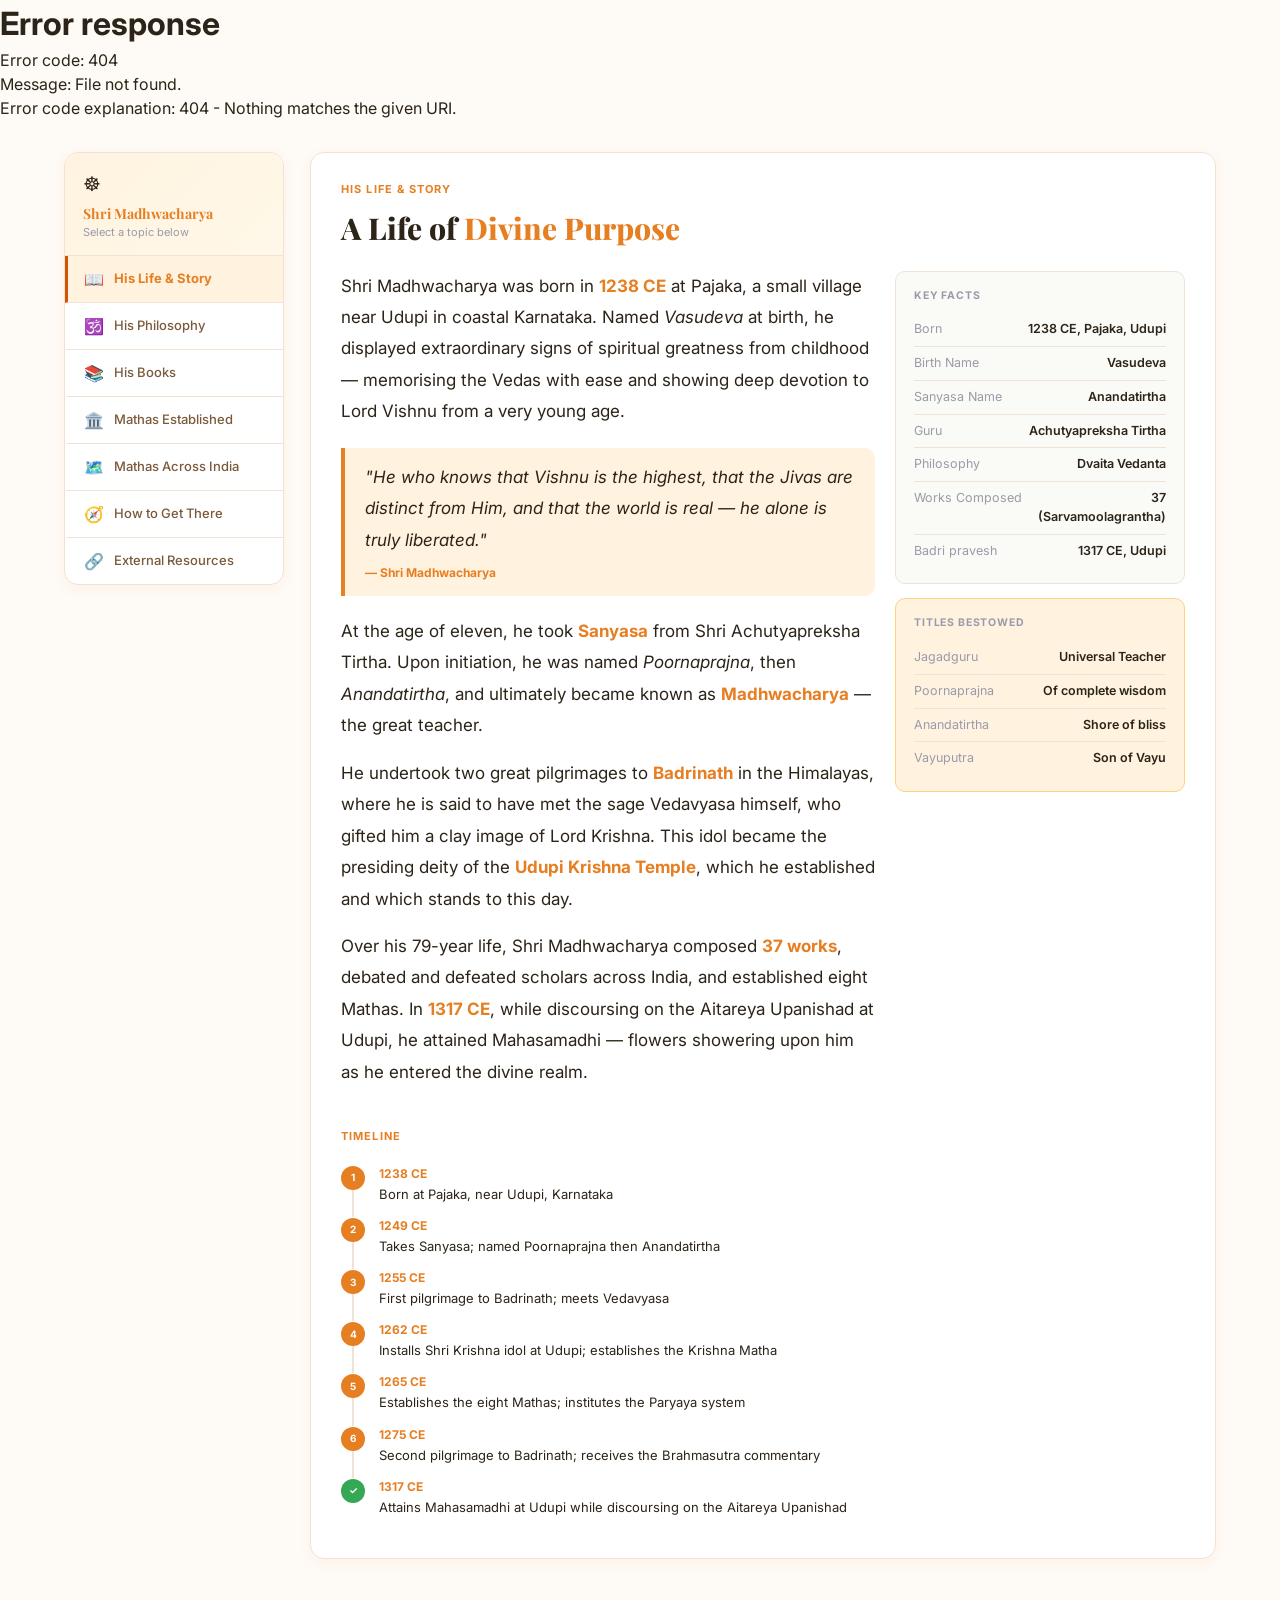
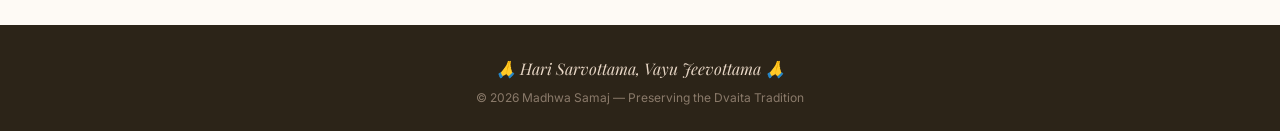
==== ms-about.html @ 7e7f559f "first upload first upload" ====
<!DOCTYPE html>
<html lang="en">
<head>
    <meta charset="UTF-8">
    <meta name="viewport" content="width=device-width, initial-scale=1.0, viewport-fit=cover">
    <title>MadhwaSamaj – Shri Madhwacharya</title>
    <link href="https://fonts.googleapis.com/css2?family=Inter:opsz,wght@14..32,300;14..32,400;14..32,500;14..32,600;14..32,700&family=Playfair+Display:ital,wght@0,400;0,500;0,600;0,700;1,400&display=swap" rel="stylesheet">
    
    <style>
        /* =============================================
           ABOUT PAGE STYLES — ALIGNED WITH NEW DESIGN
           ============================================= */
        
        * {
            margin: 0;
            padding: 0;
            box-sizing: border-box;
        }

        :root {
            --madhwa-primary: #e67e22;
            --madhwa-light: #f39c12;
            --madhwa-dark: #d35400;
            --google-blue-light: #e3f2fd;
            --google-red-light: #ffebee;
            --google-yellow-light: #fff8e1;
            --google-green-light: #e8f5e9;
            --bg-warm: #fefaf5;
            --surface-white: #ffffff;
            --text-primary: #2c2418;
            --text-secondary: #7a5a3a;
            --border-soft: #f0e2d4;
            --shadow-sm: 0 1px 2px rgba(0,0,0,0.04);
            --shadow-md: 0 4px 14px rgba(230,126,34,0.06);
            --radius: 14px;
        }

        body {
            font-family: 'Inter', sans-serif;
            background: var(--bg-warm);
            color: var(--text-primary);
            line-height: 1.5;
            min-height: 100vh;
            display: flex;
            flex-direction: column;
        }

        /* Page content wrapper */
        .page-content {
            flex: 1;
            max-width: 1200px;
            margin: 0 auto;
            padding: 32px 24px 48px;
            width: 100%;
        }

        /* ===== SIDEBAR (from original about.html) ===== */
        .body-wrap {
            display: grid;
            grid-template-columns: 220px 1fr;
            gap: 26px;
            align-items: start;
        }

        .sidebar {
            position: sticky;
            top: 80px;
            background: white;
            border-radius: var(--radius);
            border: 1px solid var(--border-soft);
            box-shadow: var(--shadow-md);
            overflow: hidden;
        }

        .sidebar-header {
            padding: 16px 18px 14px;
            background: linear-gradient(135deg, #fff3e0, #fff8e8);
            border-bottom: 1px solid var(--border-soft);
        }

        .sh-chakra {
            font-size: 20px;
            margin-bottom: 4px;
        }

        .sh-title {
            font-family: 'Playfair Display', serif;
            font-size: 14px;
            font-weight: 700;
            color: var(--madhwa-primary);
        }

        .sh-sub {
            font-size: 11px;
            color: #9a9aaa;
        }

        .nav-item {
            display: flex;
            align-items: center;
            gap: 10px;
            padding: 11px 16px;
            cursor: pointer;
            border-left: 3px solid transparent;
            font-size: 13px;
            font-weight: 500;
            color: var(--text-secondary);
            border-bottom: 1px solid var(--border-soft);
            transition: all 0.1s;
        }

        .nav-item:last-child {
            border-bottom: none;
        }

        .nav-item:hover {
            background: #fff3e0;
            color: var(--madhwa-primary);
            border-left-color: var(--madhwa-light);
        }

        .nav-item.active {
            background: #fff3e0;
            color: var(--madhwa-primary);
            border-left-color: var(--madhwa-dark);
            font-weight: 700;
        }

        .ni {
            font-size: 16px;
            flex-shrink: 0;
        }

        /* ===== CONTENT AREA ===== */
        .content-area {
            min-height: 500px;
        }

        .sec {
            display: none;
        }

        .sec.active {
            display: block;
            animation: sectionIn 0.28s ease both;
        }

        @keyframes sectionIn {
            from {
                opacity: 0;
                transform: translateX(12px);
            }
            to {
                opacity: 1;
                transform: translateX(0);
            }
        }

        .cc {
            background: white;
            border-radius: var(--radius);
            border: 1px solid var(--border-soft);
            box-shadow: var(--shadow-md);
            padding: 28px 30px;
            margin-bottom: 18px;
        }

        .eyebrow {
            font-size: 11px;
            font-weight: 700;
            letter-spacing: 0.1em;
            text-transform: uppercase;
            color: var(--madhwa-primary);
            margin-bottom: 8px;
        }

        .sec-title {
            font-family: 'Playfair Display', serif;
            font-size: clamp(22px, 3vw, 30px);
            font-weight: 800;
            color: var(--text-primary);
            margin-bottom: 20px;
        }

        .sec-title span {
            color: var(--madhwa-primary);
        }

        .prose p {
            font-size: 17px;
            line-height: 1.85;
            color: var(--text-primary);
            margin-bottom: 16px;
        }

        .prose p strong {
            color: var(--madhwa-primary);
        }

        /* Quote Block */
        .qblock {
            border-left: 4px solid var(--madhwa-primary);
            padding: 14px 20px;
            background: #fff3e0;
            border-radius: 0 10px 10px 0;
            margin: 20px 0;
        }

        .qblock p {
            font-size: 17px;
            font-style: italic;
            color: var(--text-primary);
            margin: 0;
        }

        .qblock cite {
            display: block;
            margin-top: 8px;
            font-size: 12px;
            font-style: normal;
            color: var(--madhwa-primary);
            font-weight: 700;
        }

        /* Fact Box */
        .fact-box {
            background: #fafaf7;
            border-radius: 10px;
            border: 1px solid var(--border-soft);
            padding: 16px 18px;
            margin-bottom: 14px;
        }

        .fact-box h4 {
            font-size: 10.5px;
            font-weight: 700;
            text-transform: uppercase;
            letter-spacing: 0.08em;
            color: #9a9aaa;
            margin-bottom: 10px;
        }

        .frow {
            display: flex;
            justify-content: space-between;
            align-items: flex-start;
            padding: 7px 0;
            border-bottom: 1px solid var(--border-soft);
            gap: 10px;
        }

        .frow:last-child {
            border-bottom: none;
        }

        .fl {
            font-size: 12.5px;
            color: #9a9aaa;
            flex-shrink: 0;
        }

        .fv {
            font-size: 12.5px;
            font-weight: 600;
            color: var(--text-primary);
            text-align: right;
        }

        /* Two Column */
        .twocol {
            display: grid;
            grid-template-columns: 1fr 290px;
            gap: 20px;
            align-items: start;
        }

        /* Timeline */
        .tl {
            margin: 20px 0 0;
        }

        .tl-item {
            display: flex;
            gap: 14px;
            margin-bottom: 14px;
            position: relative;
        }

        .tl-item::before {
            content: '';
            position: absolute;
            left: 11px;
            top: 24px;
            bottom: -14px;
            width: 2px;
            background: var(--border-soft);
        }

        .tl-item:last-child::before {
            display: none;
        }

        .tl-dot {
            width: 24px;
            height: 24px;
            border-radius: 50%;
            background: var(--madhwa-primary);
            display: flex;
            align-items: center;
            justify-content: center;
            flex-shrink: 0;
            font-size: 10px;
            font-weight: 700;
            color: white;
            position: relative;
            z-index: 1;
            margin-top: 1px;
        }

        .tl-year {
            font-size: 12px;
            font-weight: 700;
            color: var(--madhwa-primary);
        }

        .tl-event {
            font-size: 13px;
            color: var(--text-primary);
            line-height: 1.4;
            margin-top: 2px;
        }

        /* Grid Cards */
        .tgrid {
            display: grid;
            grid-template-columns: 1fr 1fr;
            gap: 12px;
            margin-top: 20px;
        }

        .tcard {
            border-radius: 12px;
            padding: 18px;
            transition: transform 0.18s, box-shadow 0.18s;
        }

        .tcard:hover {
            transform: translateY(-3px);
            box-shadow: 0 8px 24px rgba(0, 0, 0, 0.09);
        }

        .tcard .tn {
            font-family: 'Playfair Display', serif;
            font-size: 32px;
            font-weight: 800;
            opacity: 0.1;
            line-height: 1;
        }

        .tcard .ti {
            font-size: 24px;
            margin: 4px 0 8px;
        }

        .tcard h3 {
            font-size: 13.5px;
            font-weight: 700;
            margin-bottom: 6px;
        }

        .tcard p {
            font-size: 12px;
            line-height: 1.6;
            opacity: 0.85;
        }

        .tc1 {
            background: linear-gradient(135deg, #fff3e0, #ffe0b2);
        }
        .tc1 h3 {
            color: var(--madhwa-dark);
        }
        .tc2 {
            background: linear-gradient(135deg, #e8f5e9, #c8e6c9);
        }
        .tc2 h3 {
            color: #0a5c04;
        }
        .tc3 {
            background: linear-gradient(135deg, #e8eaf6, #c5cae9);
        }
        .tc3 h3 {
            color: #000080;
        }
        .tc4 {
            background: linear-gradient(135deg, #fff8e1, #ffecb3);
        }
        .tc4 h3 {
            color: #e65100;
        }
        .tc5 {
            background: linear-gradient(135deg, #fce4ec, #f8bbd9);
        }
        .tc5 h3 {
            color: #880e4f;
        }
        .tc6 {
            background: linear-gradient(135deg, #e0f7fa, #b2ebf2);
        }
        .tc6 h3 {
            color: #006064;
        }

        /* Works Items */
        .witem {
            display: flex;
            gap: 12px;
            padding: 13px 0;
            border-bottom: 1px solid var(--border-soft);
            align-items: flex-start;
        }

        .witem:last-child {
            border-bottom: none;
        }

        .wnum {
            width: 26px;
            height: 26px;
            border-radius: 7px;
            background: #fff3e0;
            color: var(--madhwa-primary);
            display: flex;
            align-items: center;
            justify-content: center;
            font-size: 11px;
            font-weight: 800;
            flex-shrink: 0;
            margin-top: 2px;
        }

        .wtype {
            font-size: 10px;
            font-weight: 700;
            text-transform: uppercase;
            letter-spacing: 0.06em;
            color: #0a5c04;
            margin-bottom: 2px;
        }

        .wtitle {
            font-size: 13.5px;
            font-weight: 700;
            margin-bottom: 3px;
        }

        .wdesc {
            font-size: 12.5px;
            color: var(--text-secondary);
            line-height: 1.5;
        }

        /* Mathas Grid */
        .mgrid {
            display: grid;
            grid-template-columns: 1fr 1fr;
            gap: 12px;
        }

        .mcard {
            background: white;
            border: 1px solid var(--border-soft);
            border-radius: 12px;
            padding: 15px;
            box-shadow: var(--shadow-sm);
            transition: transform 0.18s, box-shadow 0.18s;
        }

        .mcard:hover {
            transform: translateY(-2px);
            box-shadow: 0 6px 20px rgba(0, 0, 0, 0.1);
        }

        .mnum {
            width: 28px;
            height: 28px;
            border-radius: 7px;
            background: linear-gradient(135deg, var(--madhwa-primary), var(--madhwa-dark));
            color: white;
            display: flex;
            align-items: center;
            justify-content: center;
            font-size: 12px;
            font-weight: 800;
            margin-bottom: 9px;
        }

        .mname {
            font-size: 13.5px;
            font-weight: 700;
            color: var(--text-primary);
            margin-bottom: 2px;
        }

        .mdeity {
            font-size: 11.5px;
            color: var(--madhwa-primary);
            font-weight: 600;
            margin-bottom: 5px;
        }

        .mdesc {
            font-size: 11.5px;
            color: var(--text-secondary);
            line-height: 1.5;
        }

        /* Categories */
        .cat-block {
            margin-bottom: 24px;
        }

        .cat-head {
            font-family: 'Playfair Display', serif;
            font-size: 17px;
            font-weight: 700;
            color: var(--text-primary);
            padding-bottom: 8px;
            border-bottom: 2px solid #fff3e0;
            margin-bottom: 14px;
        }

        .cat-head span {
            color: var(--madhwa-primary);
        }

        .cat-intro {
            font-size: 16px;
            line-height: 1.75;
            color: var(--text-secondary);
            margin-bottom: 12px;
        }

        .mlist-item {
            display: flex;
            gap: 12px;
            padding: 10px 0;
            border-bottom: 1px solid var(--border-soft);
            align-items: flex-start;
        }

        .mlist-item:last-child {
            border-bottom: none;
        }

        .mbullet {
            width: 22px;
            height: 22px;
            border-radius: 50%;
            background: #fff3e0;
            color: var(--madhwa-primary);
            display: flex;
            align-items: center;
            justify-content: center;
            font-size: 10px;
            font-weight: 800;
            flex-shrink: 0;
            margin-top: 2px;
        }

        .mlist-name {
            font-size: 13.5px;
            font-weight: 700;
            color: var(--text-primary);
        }

        .mlist-sub {
            font-size: 12px;
            color: var(--text-secondary);
            margin-top: 2px;
        }

        /* Location Cards */
        .loc-card {
            background: white;
            border: 1px solid var(--border-soft);
            border-radius: 12px;
            padding: 16px;
            margin-bottom: 12px;
            display: flex;
            gap: 14px;
            align-items: flex-start;
            box-shadow: var(--shadow-sm);
        }

        .loc-icon {
            font-size: 28px;
            flex-shrink: 0;
        }

        .loc-name {
            font-size: 15px;
            font-weight: 700;
            color: var(--text-primary);
            margin-bottom: 3px;
        }

        .loc-sub {
            font-size: 13px;
            color: var(--text-secondary);
            line-height: 1.5;
        }

        .loc-tags {
            display: flex;
            gap: 6px;
            margin-top: 8px;
            flex-wrap: wrap;
        }

        .ltag {
            padding: 3px 10px;
            border-radius: 10px;
            font-size: 11px;
            font-weight: 600;
            background: #e8f5e9;
            color: #0a5c04;
        }

        .ltag-s {
            background: #fff3e0;
            color: var(--madhwa-primary);
        }

        .ltag-n {
            background: #e8eaf6;
            color: #000080;
        }

        /* Toast */
        .toast {
            position: fixed;
            bottom: 28px;
            right: 28px;
            z-index: 300;
            background: #3d1a00;
            color: white;
            padding: 12px 20px;
            border-radius: 12px;
            font-size: 13px;
            font-weight: 500;
            box-shadow: 0 8px 24px rgba(0, 0, 0, 0.15);
            transform: translateY(80px);
            opacity: 0;
            transition: all 0.3s cubic-bezier(0.34, 1.56, 0.64, 1);
            pointer-events: none;
        }

        .toast.show {
            transform: translateY(0);
            opacity: 1;
        }

        /* ===== RESPONSIVE ===== */
        @media (max-width: 900px) {
            .body-wrap {
                grid-template-columns: 1fr;
            }
            .sidebar {
                position: relative;
                top: 0;
                display: flex;
                flex-direction: column;
            }
            .twocol {
                grid-template-columns: 1fr;
            }
            .tgrid {
                grid-template-columns: 1fr;
            }
            .mgrid {
                grid-template-columns: 1fr;
            }
            .page-content {
                padding: 20px 16px 40px;
            }
            .cc {
                padding: 20px 18px;
            }
        }

        @media (max-width: 480px) {
            .cc {
                padding: 16px 14px;
            }
            .prose p {
                font-size: 15px;
            }
            .qblock p {
                font-size: 15px;
            }
        }
    </style>
</head>
<body>

    <!-- ===== SHARED HEADER (Banner + Sticky Nav) ===== -->
    <div id="headerPlaceholder"></div>

    <!-- ===== PAGE CONTENT ===== -->
    <main class="page-content">
        <div class="body-wrap">
            <!-- Sidebar -->
            <div class="sidebar">
                <div class="sidebar-header">
                    <div class="sh-chakra">☸</div>
                    <div class="sh-title">Shri Madhwacharya</div>
                    <div class="sh-sub">Select a topic below</div>
                </div>
                <div class="nav-item active" onclick="showSec('life',this)"><span class="ni">📖</span> His Life &amp; Story</div>
                <div class="nav-item" onclick="showSec('philosophy',this)"><span class="ni">🕉️</span> His Philosophy</div>
                <div class="nav-item" onclick="showSec('books',this)"><span class="ni">📚</span> His Books</div>
                <div class="nav-item" onclick="showSec('mathas',this)"><span class="ni">🏛️</span> Mathas Established</div>
                <div class="nav-item" onclick="showSec('mathas-india',this)"><span class="ni">🗺️</span> Mathas Across India</div>
                <div class="nav-item" onclick="showSec('howtogo',this)"><span class="ni">🧭</span> How to Get There</div>
                <div class="nav-item" onclick="showSec('external-resources',this)"><span class="ni">🔗</span> External Resources</div>
            </div>

            <div class="content-area">
                <!-- 1. HIS LIFE -->
                <div class="sec active" id="sec-life">
                    <div class="cc">
                        <div class="eyebrow">His Life &amp; Story</div>
                        <div class="sec-title">A Life of <span>Divine Purpose</span></div>
                        <div class="twocol">
                            <div class="prose">
                                <p>Shri Madhwacharya was born in <strong>1238 CE</strong> at Pajaka, a small village near Udupi in coastal Karnataka. Named <em>Vasudeva</em> at birth, he displayed extraordinary signs of spiritual greatness from childhood — memorising the Vedas with ease and showing deep devotion to Lord Vishnu from a very young age.</p>
                                <div class="qblock">
                                    <p>"He who knows that Vishnu is the highest, that the Jivas are distinct from Him, and that the world is real — he alone is truly liberated."</p>
                                    <cite>— Shri Madhwacharya</cite>
                                </div>
                                <p>At the age of eleven, he took <strong>Sanyasa</strong> from Shri Achutyapreksha Tirtha. Upon initiation, he was named <em>Poornaprajna</em>, then <em>Anandatirtha</em>, and ultimately became known as <strong>Madhwacharya</strong> — the great teacher.</p>
                                <p>He undertook two great pilgrimages to <strong>Badrinath</strong> in the Himalayas, where he is said to have met the sage Vedavyasa himself, who gifted him a clay image of Lord Krishna. This idol became the presiding deity of the <strong>Udupi Krishna Temple</strong>, which he established and which stands to this day.</p>
                                <p>Over his 79-year life, Shri Madhwacharya composed <strong>37 works</strong>, debated and defeated scholars across India, and established eight Mathas. In <strong>1317 CE</strong>, while discoursing on the Aitareya Upanishad at Udupi, he attained Mahasamadhi — flowers showering upon him as he entered the divine realm.</p>
                            </div>
                            <div>
                                <div class="fact-box">
                                    <h4>Key Facts</h4>
                                    <div class="frow"><span class="fl">Born</span><span class="fv">1238 CE, Pajaka, Udupi</span></div>
                                    <div class="frow"><span class="fl">Birth Name</span><span class="fv">Vasudeva</span></div>
                                    <div class="frow"><span class="fl">Sanyasa Name</span><span class="fv">Anandatirtha</span></div>
                                    <div class="frow"><span class="fl">Guru</span><span class="fv">Achutyapreksha Tirtha</span></div>
                                    <div class="frow"><span class="fl">Philosophy</span><span class="fv">Dvaita Vedanta</span></div>
                                    <div class="frow"><span class="fl">Works Composed</span><span class="fv">37 (Sarvamoolagrantha)</span></div>
                                    <div class="frow"><span class="fl">Badri pravesh</span><span class="fv">1317 CE, Udupi</span></div>
                                </div>
                                <div class="fact-box" style="background:#fff3e0;border-color:#FFD180;">
                                    <h4>Titles Bestowed</h4>
                                    <div class="frow"><span class="fl">Jagadguru</span><span class="fv">Universal Teacher</span></div>
                                    <div class="frow"><span class="fl">Poornaprajna</span><span class="fv">Of complete wisdom</span></div>
                                    <div class="frow"><span class="fl">Anandatirtha</span><span class="fv">Shore of bliss</span></div>
                                    <div class="frow"><span class="fl">Vayuputra</span><span class="fv">Son of Vayu</span></div>
                                </div>
                            </div>
                        </div>
                        <div style="margin-top:24px;">
                            <div class="eyebrow">Timeline</div>
                            <div class="tl">
                                <div class="tl-item"><div class="tl-dot">1</div><div><div class="tl-year">1238 CE</div><div class="tl-event">Born at Pajaka, near Udupi, Karnataka</div></div></div>
                                <div class="tl-item"><div class="tl-dot">2</div><div><div class="tl-year">1249 CE</div><div class="tl-event">Takes Sanyasa; named Poornaprajna then Anandatirtha</div></div></div>
                                <div class="tl-item"><div class="tl-dot">3</div><div><div class="tl-year">1255 CE</div><div class="tl-event">First pilgrimage to Badrinath; meets Vedavyasa</div></div></div>
                                <div class="tl-item"><div class="tl-dot">4</div><div><div class="tl-year">1262 CE</div><div class="tl-event">Installs Shri Krishna idol at Udupi; establishes the Krishna Matha</div></div></div>
                                <div class="tl-item"><div class="tl-dot">5</div><div><div class="tl-year">1265 CE</div><div class="tl-event">Establishes the eight Mathas; institutes the Paryaya system</div></div></div>
                                <div class="tl-item"><div class="tl-dot">6</div><div><div class="tl-year">1275 CE</div><div class="tl-event">Second pilgrimage to Badrinath; receives the Brahmasutra commentary</div></div></div>
                                <div class="tl-item"><div class="tl-dot" style="background:#34a853;">✓</div><div><div class="tl-year">1317 CE</div><div class="tl-event">Attains Mahasamadhi at Udupi while discoursing on the Aitareya Upanishad</div></div></div>
                            </div>
                        </div>
                    </div>
                </div>

                <!-- 2. HIS PHILOSOPHY -->
                <div class="sec" id="sec-philosophy">
                    <div class="cc">
                        <div class="eyebrow">His Philosophy</div>
                        <div class="sec-title">The Teachings of <span>Dvaita Vedanta</span></div>
                        <div class="prose">
                            <p>Shri Madhwacharya's philosophical system — <strong>Dvaita Vedanta</strong> (dualism) — stands in direct contrast to Adi Shankaracharya's Advaita (non-dualism). He asserted the <em>eternal, real distinction</em> between God, individual souls, and the universe.</p>
                        </div>
                        <div class="tgrid">
                            <div class="tcard tc1"><div class="tn">01</div><div class="ti">🕉️</div><h3>Vishnu Sarvottama</h3><p>Lord Vishnu alone is the Supreme Being — independent, self-luminous, and the ultimate cause of all creation. All other deities and souls are subordinate to and dependent upon Him.</p></div>
                            <div class="tcard tc2"><div class="tn">02</div><div class="ti">⚖️</div><h3>True Dualism</h3><p>There is an eternal, real distinction between God (Ishvara), individual souls (Jivas), and the world (Jagat). These three are not illusory — they are genuinely and permanently distinct.</p></div>
                            <div class="tcard tc3"><div class="tn">03</div><div class="ti">🌍</div><h3>Jagat Satyatva</h3><p>The world is real, not Maya or illusion. This was Madhwacharya's direct counter to Advaita Vedanta's claim that all of creation is a cosmic illusion projected by Brahman.</p></div>
                            <div class="tcard tc4"><div class="tn">04</div><div class="ti">🙏</div><h3>Bhakti as the Path</h3><p>Sincere devotion (Bhakti) to Vishnu is the supreme means of liberation. Knowledge and action are secondary — genuine love for the Lord is the highest spiritual practice.</p></div>
                            <div class="tcard tc5"><div class="tn">05</div><div class="ti">📚</div><h3>Pramana — Valid Knowledge</h3><p>Madhwacharya accepted Pratyaksha (perception), Anumana (inference), and Agama (scripture) as valid sources of knowledge, with the Vedas as the supreme and unquestionable authority.</p></div>
                            <div class="tcard tc6"><div class="tn">06</div><div class="ti">🔱</div><h3>Pañcha-bheda</h3><p>Five eternal differences: God &amp; soul, God &amp; matter, soul &amp; matter, soul &amp; soul, matter &amp; matter. These differences are absolutely real and permanent — never dissolved even in liberation.</p></div>
                        </div>
                        <div class="qblock" style="margin-top:24px;">
                            <p>"Vishnu alone is the Supreme. The Vedas alone are the source of knowledge. The world is real. The difference between the individual soul and the Lord is eternal and real."</p>
                            <cite>— Shri Madhwacharya, Anubhashya</cite>
                        </div>
                    </div>
                </div>

                <!-- 3. HIS BOOKS -->
                <div class="sec" id="sec-books">
                    <div class="cc">
                        <div class="eyebrow">His Literary Legacy</div>
                        <div class="sec-title">The <span>Sarvamoolagrantha</span></div>
                        <div class="prose">
                            <p>Shri Madhwacharya composed <strong>37 works</strong> collectively known as the <em>Sarvamoolagrantha</em> — "the root of all texts." These span Vedic commentaries, devotional hymns, logical treatises, and independent philosophical works covering every aspect of Vedic knowledge.</p>
                        </div>
                        <div style="margin-top:20px;">
                            <div class="witem"><div class="wnum">1</div><div><div class="wtype">Bhashya · Commentary</div><div class="wtitle">Brahmasutra Bhashya</div><div class="wdesc">His foundational commentary on Badarayana's Brahma Sutras — the cornerstone of the Dvaita philosophical system.</div></div></div>
                            <div class="witem"><div class="wnum">2</div><div><div class="wtype">Bhashya</div><div class="wtitle">Gita Bhashya</div><div class="wdesc">Commentary on the Bhagavad Gita through the lens of Dvaita Vedanta and supreme devotion to Shri Krishna.</div></div></div>
                            <div class="witem"><div class="wnum">3</div><div><div class="wtype">Bhashya</div><div class="wtitle">Upanishad Bhashyas (10 works)</div><div class="wdesc">Commentaries on all ten principal Upanishads including Aitareya, Chandogya, Brihadaranyaka, Kena, Katha, Isha, Mundaka, Mandukya, Taittiriya, and Prashna.</div></div></div>
                            <div class="witem"><div class="wnum">4</div><div><div class="wtype">Stotra · Devotional Hymn</div><div class="wtitle">Dwadasha Stotra</div><div class="wdesc">Twelve beautiful Sanskrit hymns in praise of Lord Vishnu, still sung daily in Madhwa temples and Mathas across the world.</div></div></div>
                            <div class="witem"><div class="wnum">5</div><div><div class="wtype">Prakarana · Independent Work</div><div class="wtitle">Vishnu Tattva Nirnaya</div><div class="wdesc">A definitive work establishing the supreme status of Vishnu and methodically refuting rival philosophical positions.</div></div></div>
                            <div class="witem"><div class="wnum">6</div><div><div class="wtype">Prakarana</div><div class="wtitle">Mahabharata Tatparya Nirnaya</div><div class="wdesc">A 32-chapter work determining the inner meaning of the Mahabharata and Ramayana through Dvaita philosophy.</div></div></div>
                            <div class="witem"><div class="wnum">7</div><div><div class="wtype">Prakarana</div><div class="wtitle">Bhagavata Tatparya Nirnaya</div><div class="wdesc">Exposition of the inner meaning of the Bhagavata Purana, elucidating the supremacy of Lord Vishnu throughout.</div></div></div>
                            <div class="witem"><div class="wnum">8</div><div><div class="wtype">Prakarana</div><div class="wtitle">Pramana Lakshana</div><div class="wdesc">A logical treatise precisely defining the valid sources of knowledge (pramana) in Madhwa epistemology.</div></div></div>
                            <div class="witem"><div class="wnum">9</div><div><div class="wtype">Prakarana</div><div class="wtitle">Katha Lakshana</div><div class="wdesc">A treatise on the rules of philosophical debate and the methodology for validating arguments in Vedantic discourse.</div></div></div>
                            <div class="witem"><div class="wnum">10</div><div><div class="wtype">Prakarana</div><div class="wtitle">Upadhikhandana &amp; Mithyatvanumana Khandana</div><div class="wdesc">Two works specifically refuting the Advaitic concepts of Upadhi (limiting adjuncts) and the supposed illusoriness of the world.</div></div></div>
                        </div>
                        <p style="text-align:center;font-size:13px;color:#9a9aaa;margin-top:16px;padding-top:14px;border-top:1px solid var(--border-soft);">+ 27 more works including the Rigbhashya, Karma Nirnaya, Tantrasara Sangraha, and several Tilaka commentaries.</p>
                    </div>
                </div>

                <!-- 4. MATHAS ESTABLISHED -->
                <div class="sec" id="sec-mathas">
                    <div class="cc">
                        <div class="eyebrow">Mathas Established</div>
                        <div class="sec-title">The <span>Ashta Mathas</span> of Udupi</div>
                        <div class="prose">
                            <p>Shri Madhwacharya established the <strong>Ashta Mathas</strong> (Eight Monasteries) in Udupi to ensure the eternal and uninterrupted worship of Lord Krishna and to systematically propagate his Dvaita philosophy. After installing the resplendent deity of Lord Bala Krishna in Udupi, he was concerned about the longevity of the temple's administration and the preservation of Vedic knowledge after his departure.</p>
                        </div>
                        <div class="fact-box" style="margin:18px 0;">
                            <h4>Primary Reasons for Establishment</h4>
                            <div class="frow"><span class="fl">Continuous Worship</span><span class="fv">Entrusted 8 disciples to perform 13 daily rituals</span></div>
                            <div class="frow"><span class="fl">Propagate Dvaita</span><span class="fv">Centers of Vedas, Vedanta &amp; Tatvavada (philosophy of reality)</span></div>
                            <div class="frow"><span class="fl">Paryaya System</span><span class="fv">Formal rotation — originally 2 months, now 2 years per Matha</span></div>
                            <div class="frow"><span class="fl">Dvandva Mathas</span><span class="fv">Initiated in pairs so each has a backup — no break in sacred service</span></div>
                        </div>
                        <div class="qblock" style="margin-bottom:22px;">
                            <p>He entrusted eight of his direct Sanyasi disciples with the responsibility of performing the 13 daily rituals and managing the Udupi Shri Krishna Temple. By initiating the Swamijis in pairs (called <em>Dvandva Mathas</em>), he ensured that if one head faced difficulties, the paired Swamiji could step in — preventing any break in sacred activities.</p>
                        </div>
                        <div class="eyebrow" style="margin-bottom:14px;">The Eight Mathas — Named After Their Villages of Origin</div>
                        <div class="mgrid">
                            <div class="mcard"><div class="mnum">1</div><div class="mname">Palimaru Matha</div><div class="mdeity">Worships Shri Rama</div><div class="mdesc">The foremost of the eight Mathas, established first by Shri Madhwacharya. Named after the village of Palimaru near Udupi.</div></div>
                            <div class="mcard"><div class="mnum">2</div><div class="mname">Adamaru Matha</div><div class="mdeity">Worships Chaturbhuja Kaliyamardana Krishna</div><div class="mdesc">Named after Adamaru village. Known for deep Vedic scholarship and traditional learning across generations.</div></div>
                            <div class="mcard"><div class="mnum">3</div><div class="mname">Krishnapura Matha</div><div class="mdeity">Worships Kaliyamardana Krishna</div><div class="mdesc">One of the eight Udupi Mathas with a long history of service to the Shri Krishna temple tradition.</div></div>
                            <div class="mcard"><div class="mnum">4</div><div class="mname">Puttige Matha</div><div class="mdeity">Worships Panduranga Vitthala</div><div class="mdesc">Named after the village Puttige. Renowned for adherence to traditional Dvaita philosophy and Vedic practice.</div></div>
                            <div class="mcard"><div class="mnum">5</div><div class="mname">Shiroor Matha</div><div class="mdeity">Worships Vitthala</div><div class="mdesc">Maintains deep traditions of Vedic learning and ritual practice exactly as established by Shri Madhwacharya.</div></div>
                            <div class="mcard"><div class="mnum">6</div><div class="mname">Sodhe Matha</div><div class="mdeity">Worships Bhuvaraha</div><div class="mdesc">Located in Sirsi (historically Sodhe). Plays a key role in spreading Dvaita Vedanta across North Karnataka.</div></div>
                            <div class="mcard"><div class="mnum">7</div><div class="mname">Kaniyooru Matha</div><div class="mdeity">Worships Narasimha</div><div class="mdesc">Named after Kaniyooru village. Holds the sacred right to the Paryaya rotation at the Udupi Krishna temple.</div></div>
                            <div class="mcard"><div class="mnum">8</div><div class="mname">Pejavara Matha</div><div class="mdeity">Worships Vitthala</div><div class="mdesc">One of the most internationally prominent Madhwa Mathas — widely known for its Vedantic scholarship and outreach.</div></div>
                        </div>
                    </div>
                </div>

                <!-- 5. MATHAS ACROSS INDIA -->
                <div class="sec" id="sec-mathas-india">
                    <div class="cc">
                        <div class="eyebrow">Mathas Across India</div>
                        <div class="sec-title">Beyond Udupi — <span>The Wider Matha Network</span></div>
                        <div class="prose">
                            <p>While only the eight Ashta Mathas participate in the Paryaya rotation at Udupi, there are today approximately <strong>24–25 Madhwa Mathas</strong> spread across India. These are divided into two main categories.</p>
                        </div>
                        <div class="cat-block" style="margin-top:22px;">
                            <div class="cat-head">Category 1 — <span>The Ashta Mathas (The Udupi Eight)</span></div>
                            <div class="cat-intro">These eight institutions have the exclusive right and duty to perform the Paryaya (rotational administration) at the Udupi Shri Krishna Temple.</div>
                            <div class="mgrid">
                                <div class="mcard"><div class="mname">Palimaru Matha</div><div class="mdesc">Udupi · Paryaya participant</div></div>
                                <div class="mcard"><div class="mname">Adamaru Matha</div><div class="mdesc">Udupi · Paryaya participant</div></div>
                                <div class="mcard"><div class="mname">Krishnapura Matha</div><div class="mdesc">Udupi · Paryaya participant</div></div>
                                <div class="mcard"><div class="mname">Puttige Matha</div><div class="mdesc">Udupi · Paryaya participant</div></div>
                                <div class="mcard"><div class="mname">Shiroor Matha</div><div class="mdesc">Udupi · Paryaya participant</div></div>
                                <div class="mcard"><div class="mname">Sodhe Matha</div><div class="mdesc">Sirsi · Paryaya participant</div></div>
                                <div class="mcard"><div class="mname">Kaniyooru Matha</div><div class="mdesc">Udupi · Paryaya participant</div></div>
                                <div class="mcard"><div class="mname">Pejavara Matha</div><div class="mdesc">Udupi · Paryaya participant</div></div>
                            </div>
                        </div>
                        <div class="cat-block">
                            <div class="cat-head">Category 2 — <span>The Deshastha (Outside) Mathas</span></div>
                            <div class="cat-intro">Shri Madhwacharya also appointed direct disciples to propagate his philosophy across India beyond the coastal Tulu region. Over centuries, these branched into several independent and influential institutions.</div>
                            <div style="background:#fff3e0;border-radius:10px;padding:14px 16px;margin-bottom:14px;border:1px solid #FFD180;">
                                <div style="font-size:11px;font-weight:700;text-transform:uppercase;letter-spacing:.08em;color:var(--madhwa-primary);margin-bottom:10px;">The "Big Three" — Major Mathas</div>
                                <div class="mlist-item"><div class="mbullet">1</div><div><div class="mlist-name">Uttaradi Matha</div><div class="mlist-sub">Considered the largest in terms of followers. Headquartered in Bengaluru.</div></div></div>
                                <div class="mlist-item"><div class="mbullet">2</div><div><div class="mlist-name">Vyasaraja Matha</div><div class="mlist-sub">Split into the Sosale and Kundapura branches. Named after the great saint Vyasatirtha.</div></div></div>
                                <div class="mlist-item"><div class="mbullet">3</div><div><div class="mlist-name">Raghavendra Matha</div><div class="mlist-sub">Famous for its headquarters at Mantralaya on the banks of the Tungabhadra river.</div></div></div>
                            </div>
                            <div style="background:#e8f5e9;border-radius:10px;padding:14px 16px;margin-bottom:14px;border:1px solid #A5D6A7;">
                                <div style="font-size:11px;font-weight:700;text-transform:uppercase;letter-spacing:.08em;color:#0a5c04;margin-bottom:10px;">Tulu Lineage (Non-Paryaya)</div>
                                <div class="mlist-item"><div class="mbullet" style="background:#e8f5e9;color:#0a5c04;">1</div><div><div class="mlist-name">Bhandarkeri Matha</div><div class="mlist-sub">Closely associated with the Udupi family but does not participate in the Paryaya rotation.</div></div></div>
                                <div class="mlist-item"><div class="mbullet" style="background:#e8f5e9;color:#0a5c04;">2</div><div><div class="mlist-name">Bhimanakatte Matha</div><div class="mlist-sub">Part of the broader Madhwa tradition in the Tulu Nadu region of coastal Karnataka.</div></div></div>
                            </div>
                            <div style="background:#e8eaf6;border-radius:10px;padding:14px 16px;border:1px solid #9FA8DA;">
                                <div style="font-size:11px;font-weight:700;text-transform:uppercase;letter-spacing:.08em;color:#000080;margin-bottom:10px;">Others</div>
                                <div class="mlist-item"><div class="mbullet" style="background:#e8eaf6;color:#000080;">1</div><div><div class="mlist-name">Sripadaraja Matha</div><div class="mlist-sub">An important institution in the Madhwa tradition, associated with the saint Sripadaraja Swamiji.</div></div></div>
                                <div class="mlist-item"><div class="mbullet" style="background:#e8eaf6;color:#000080;">2</div><div><div class="mlist-name">Subramanya Matha</div><div class="mlist-sub">Part of the wider Madhwa monastic tradition in Karnataka.</div></div></div>
                                <div class="mlist-item"><div class="mbullet" style="background:#e8eaf6;color:#000080;">3</div><div><div class="mlist-name">Kanva Matha</div><div class="mlist-sub">One of the broader institutions within the Madhwa philosophical tradition.</div></div></div>
                                <div class="mlist-item"><div class="mbullet" style="background:#e8eaf6;color:#000080;">4</div><div><div class="mlist-name">GSB Mathas — Kashi &amp; Gokarna Partagali</div><div class="mlist-sub">Two Gowda Saraswat Brahmin Mathas connected to the broader Madhwa Vaishnava tradition.</div></div></div>
                            </div>
                        </div>
                    </div>
                </div>

                <!-- 6. HOW TO GET THERE -->
                <div class="sec" id="sec-howtogo">
                    <div class="cc">
                        <div class="eyebrow">How to Get There</div>
                        <div class="sec-title">Visiting <span>Sacred Madhwa Sites</span></div>
                        <div class="prose">
                            <p>The most important Madhwa pilgrimage sites are centred around <strong>Udupi</strong> in coastal Karnataka. Here is a practical guide to reaching the key locations.</p>
                        </div>
                        <div class="loc-card" style="margin-top:20px;">
                            <div class="loc-icon">🏛️</div>
                            <div><div class="loc-name">Udupi Shri Krishna Temple &amp; Ashta Mathas</div><div class="loc-sub">The holiest Madhwa site — home to the Shri Krishna idol installed by Madhwacharya himself, and all eight Mathas within walking distance of each other.</div><div class="loc-tags"><span class="ltag-s">✈️ Mangaluru Airport — 60 km</span> <span class="ltag">🚆 Udupi Railway Station — 3 km</span></div></div>
                        </div>
                        <div class="loc-card"><div class="loc-icon">🌿</div><div><div class="loc-name">Pajaka — Birthplace of Shri Madhwacharya</div><div class="loc-sub">A small, serene village about 11 km from Udupi.</div><div class="loc-tags"><span class="ltag-s">🚗 11 km from Udupi</span></div></div></div>
                        <div class="loc-card"><div class="loc-icon">⛰️</div><div><div class="loc-name">Mantralaya — Shri Raghavendra Swami Brindavana</div><div class="loc-sub">Located on the banks of the Tungabhadra river in Andhra Pradesh.</div><div class="loc-tags"><span class="ltag-s">✈️ Nearest airport: Ballari (70 km)</span></div></div></div>
                        <div class="qblock" style="margin-top:20px;"><p>For pilgrimage planning, community members can reach out through the MadhwaSamaj directory.</p></div>
                    </div>
                </div>

                <!-- 7. EXTERNAL RESOURCES -->
                <div class="sec" id="sec-external-resources">
                    <div class="cc">
                        <div class="eyebrow">External Resources</div>
                        <div class="sec-title">Explore <span>More Madhwa Knowledge</span></div>
                        <div class="prose">
                            <p>We have curated a list of trusted external websites and resources that provide deep insights into Shri Madhwacharya's philosophy, works, and the Madhwa tradition.</p>
                        </div>
                        <div style="margin-top:20px;">
                            <div class="witem"><div class="wnum">1</div><div><div class="wtype">Site · Tatvavada</div><div class="wtitle"><a href="https://www.tatvavada.org" target="_blank" style="color:var(--madhwa-primary);">tatvavada.org</a></div><div class="wdesc">Comprehensive resource on Dvaita Vedanta, with articles, commentaries, and e-books. <em>(Acknowledgement)</em></div></div></div>
                            <div class="witem"><div class="wnum">2</div><div><div class="wtype">Site · Dvaita.org</div><div class="wtitle"><a href="https://www.dvaita.org" target="_blank" style="color:var(--madhwa-primary);">dvaita.org</a></div><div class="wdesc">Scholarly archive of Dvaita literature.</div></div></div>
                            <div class="witem"><div class="wnum">3</div><div><div class="wtype">Site · Sumadhwa Seva</div><div class="wtitle"><a href="https://sumadhwaseva.com" target="_blank" style="color:var(--madhwa-primary);">sumadhwaseva.com</a></div><div class="wdesc">E-books, articles, and Madhwa practices.</div></div></div>
                            <div class="witem"><div class="wnum">4</div><div><div class="wtype">Site · Madhwa TV- YOUTUBE</div><div class="wtitle"><a href="https://www.youtube.com/@madhwatv" target="_blank" style="color:var(--madhwa-primary);">Madhwa TV Channel</a></div><div class="wdesc">Divine Stotras & Chants: Soul-stirring recitations to enhance your daily spiritual practice.</div></div></div>
                        </div>
                        <div class="qblock" style="margin-top:24px;">
                            <p>If you know of other valuable Madhwa resources, please let us know via the feedback form or invite the site owner to join our community.</p>
                            <cite>— MadhwaSamaj Team</cite>
                        </div>
                    </div>
                </div>
            </div>
        </div>
    </main>

    <!-- ===== SHARED FOOTER ===== -->
    <footer class="site-footer">
        <div class="footer-mantra">🙏 Hari Sarvottama, Vayu Jeevottama 🙏</div>
        <div class="footer-copy">© 2026 Madhwa Samaj — Preserving the Dvaita Tradition</div>
    </footer>

    <!-- Toast Notification -->
    <div class="toast" id="toast"></div>

    <!-- ===== LOAD HEADER ===== -->
    <script>
        // Load shared header
        fetch('components/header.html')
            .then(res => res.text())
            .then(data => {
                document.getElementById('headerPlaceholder').innerHTML = data;
                // Highlight current page in nav
                const currentPage = window.location.pathname.split('/').pop() || 'ms-about.html';
                document.querySelectorAll('.nav-links a').forEach(link => {
                    const href = link.getAttribute('href');
                    if (href === currentPage) {
                        link.classList.add('active');
                    } else {
                        link.classList.remove('active');
                    }
                });
            })
            .catch(err => console.error('Failed to load header:', err));

        // Sidebar navigation
        function showSec(id, el) {
            document.querySelectorAll('.sec').forEach(s => s.classList.remove('active'));
            document.querySelectorAll('.nav-item').forEach(n => n.classList.remove('active'));
            document.getElementById('sec-' + id).classList.add('active');
            el.classList.add('active');
            if (window.innerWidth < 900) {
                document.querySelector('.content-area').scrollIntoView({ behavior: 'smooth', block: 'start' });
            }
        }

        // Toast
        let tt;
        function showToast(msg) {
            const t = document.getElementById('toast');
            t.textContent = msg;
            t.classList.add('show');
            clearTimeout(tt);
            tt = setTimeout(() => t.classList.remove('show'), 3000);
        }
    </script>

    <style>
        /* Footer styles (consistent with index.html) */
        .site-footer {
            background: #2c2418;
            color: #b8a994;
            padding: 32px 24px 24px;
            text-align: center;
            font-size: 13px;
            margin-top: auto;
        }

        .site-footer .footer-mantra {
            font-family: 'Playfair Display', serif;
            font-size: 16px;
            font-style: italic;
            color: #e6d5c4;
            margin-bottom: 8px;
        }

        .site-footer .footer-copy {
            font-size: 12px;
            color: #8a7a6a;
        }

        @media (max-width: 480px) {
            .site-footer {
                padding: 24px 16px 20px;
            }
            .site-footer .footer-mantra {
                font-size: 14px;
            }
        }
    </style>
</body>
</html>
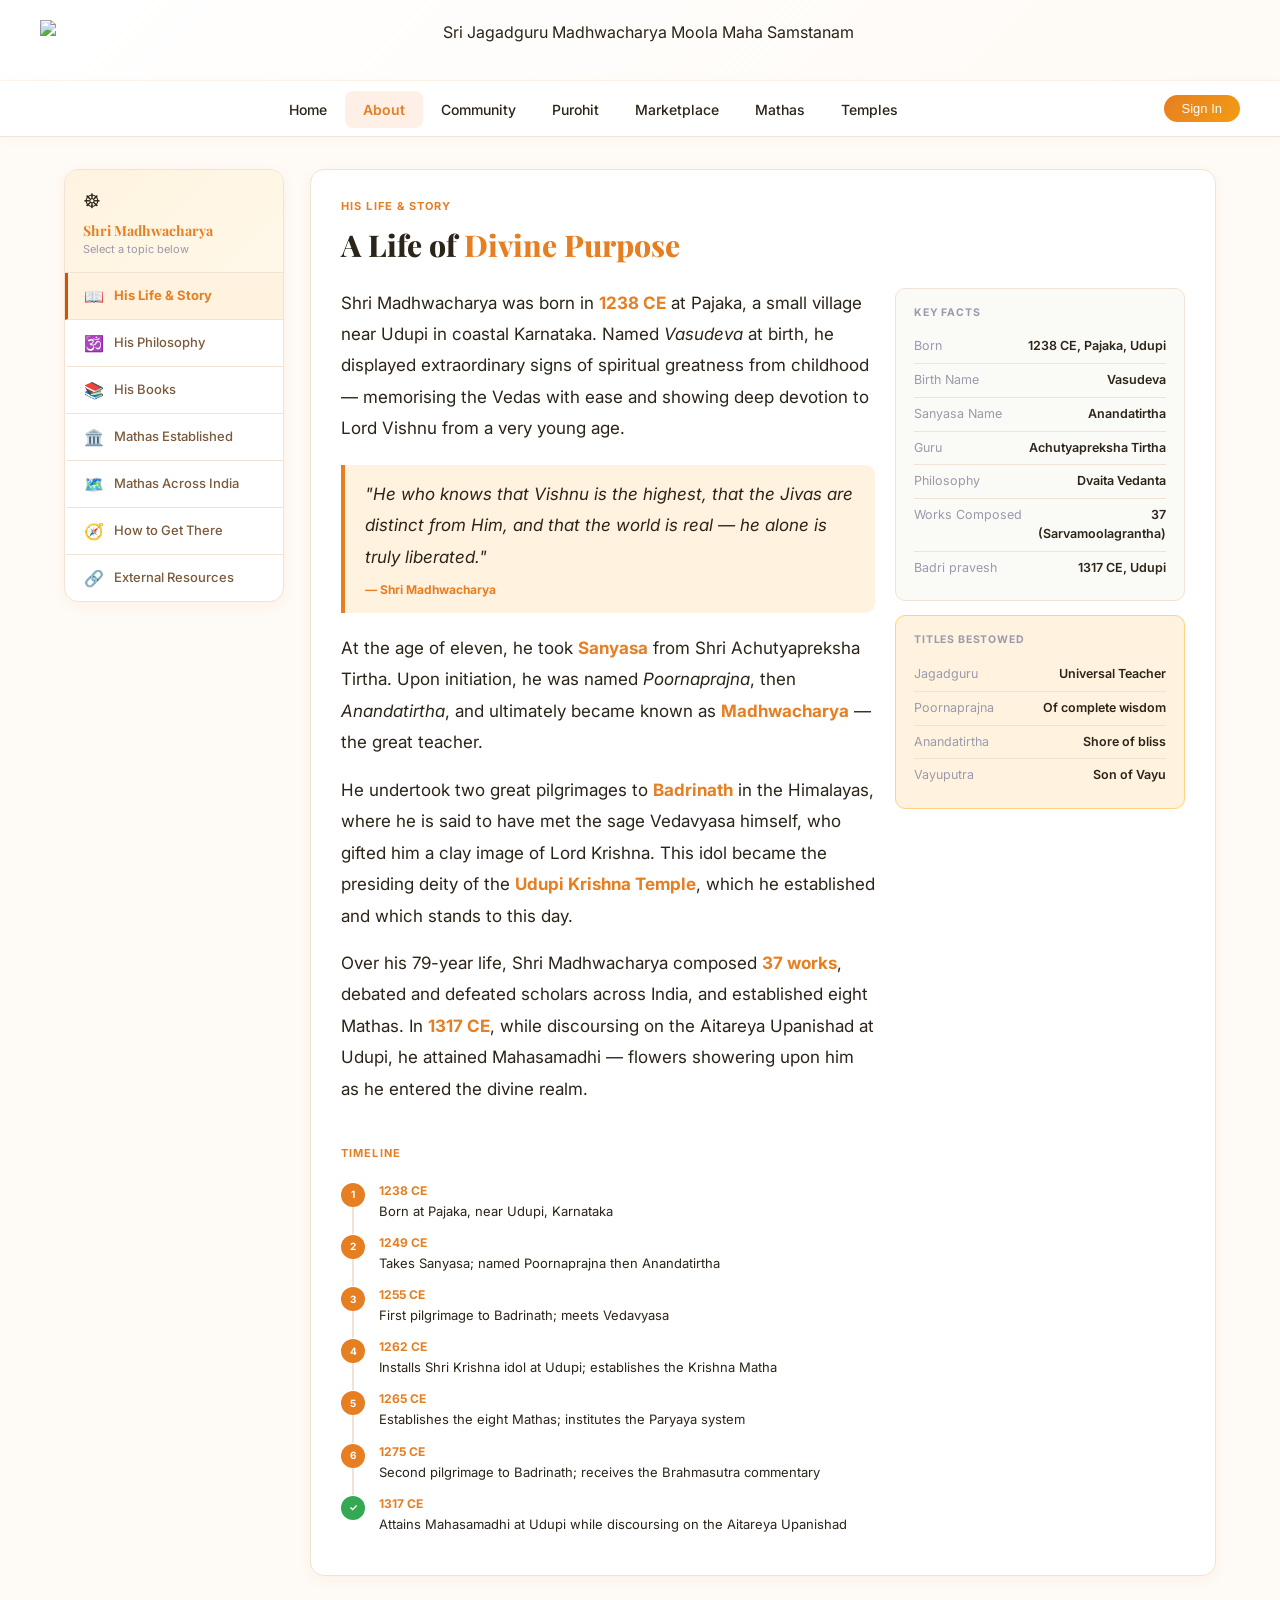
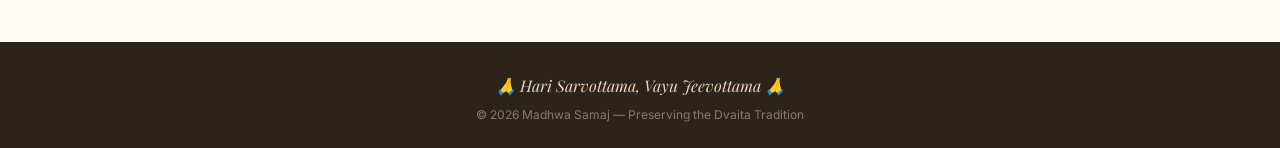
==== commit 4e82e82e: "Initial commit — Madhwa Samaj full platform" ====
--- a/ms-about.html
+++ b/ms-about.html
@@ -1,1034 +1,1034 @@
-<!DOCTYPE html>
-<html lang="en">
-<head>
-    <meta charset="UTF-8">
-    <meta name="viewport" content="width=device-width, initial-scale=1.0, viewport-fit=cover">
-    <title>MadhwaSamaj – Shri Madhwacharya</title>
-    <link href="https://fonts.googleapis.com/css2?family=Inter:opsz,wght@14..32,300;14..32,400;14..32,500;14..32,600;14..32,700&family=Playfair+Display:ital,wght@0,400;0,500;0,600;0,700;1,400&display=swap" rel="stylesheet">
-    
-    <style>
-        /* =============================================
-           ABOUT PAGE STYLES — ALIGNED WITH NEW DESIGN
-           ============================================= */
-        
-        * {
-            margin: 0;
-            padding: 0;
-            box-sizing: border-box;
-        }
-
-        :root {
-            --madhwa-primary: #e67e22;
-            --madhwa-light: #f39c12;
-            --madhwa-dark: #d35400;
-            --google-blue-light: #e3f2fd;
-            --google-red-light: #ffebee;
-            --google-yellow-light: #fff8e1;
-            --google-green-light: #e8f5e9;
-            --bg-warm: #fefaf5;
-            --surface-white: #ffffff;
-            --text-primary: #2c2418;
-            --text-secondary: #7a5a3a;
-            --border-soft: #f0e2d4;
-            --shadow-sm: 0 1px 2px rgba(0,0,0,0.04);
-            --shadow-md: 0 4px 14px rgba(230,126,34,0.06);
-            --radius: 14px;
-        }
-
-        body {
-            font-family: 'Inter', sans-serif;
-            background: var(--bg-warm);
-            color: var(--text-primary);
-            line-height: 1.5;
-            min-height: 100vh;
-            display: flex;
-            flex-direction: column;
-        }
-
-        /* Page content wrapper */
-        .page-content {
-            flex: 1;
-            max-width: 1200px;
-            margin: 0 auto;
-            padding: 32px 24px 48px;
-            width: 100%;
-        }
-
-        /* ===== SIDEBAR (from original about.html) ===== */
-        .body-wrap {
-            display: grid;
-            grid-template-columns: 220px 1fr;
-            gap: 26px;
-            align-items: start;
-        }
-
-        .sidebar {
-            position: sticky;
-            top: 80px;
-            background: white;
-            border-radius: var(--radius);
-            border: 1px solid var(--border-soft);
-            box-shadow: var(--shadow-md);
-            overflow: hidden;
-        }
-
-        .sidebar-header {
-            padding: 16px 18px 14px;
-            background: linear-gradient(135deg, #fff3e0, #fff8e8);
-            border-bottom: 1px solid var(--border-soft);
-        }
-
-        .sh-chakra {
-            font-size: 20px;
-            margin-bottom: 4px;
-        }
-
-        .sh-title {
-            font-family: 'Playfair Display', serif;
-            font-size: 14px;
-            font-weight: 700;
-            color: var(--madhwa-primary);
-        }
-
-        .sh-sub {
-            font-size: 11px;
-            color: #9a9aaa;
-        }
-
-        .nav-item {
-            display: flex;
-            align-items: center;
-            gap: 10px;
-            padding: 11px 16px;
-            cursor: pointer;
-            border-left: 3px solid transparent;
-            font-size: 13px;
-            font-weight: 500;
-            color: var(--text-secondary);
-            border-bottom: 1px solid var(--border-soft);
-            transition: all 0.1s;
-        }
-
-        .nav-item:last-child {
-            border-bottom: none;
-        }
-
-        .nav-item:hover {
-            background: #fff3e0;
-            color: var(--madhwa-primary);
-            border-left-color: var(--madhwa-light);
-        }
-
-        .nav-item.active {
-            background: #fff3e0;
-            color: var(--madhwa-primary);
-            border-left-color: var(--madhwa-dark);
-            font-weight: 700;
-        }
-
-        .ni {
-            font-size: 16px;
-            flex-shrink: 0;
-        }
-
-        /* ===== CONTENT AREA ===== */
-        .content-area {
-            min-height: 500px;
-        }
-
-        .sec {
-            display: none;
-        }
-
-        .sec.active {
-            display: block;
-            animation: sectionIn 0.28s ease both;
-        }
-
-        @keyframes sectionIn {
-            from {
-                opacity: 0;
-                transform: translateX(12px);
-            }
-            to {
-                opacity: 1;
-                transform: translateX(0);
-            }
-        }
-
-        .cc {
-            background: white;
-            border-radius: var(--radius);
-            border: 1px solid var(--border-soft);
-            box-shadow: var(--shadow-md);
-            padding: 28px 30px;
-            margin-bottom: 18px;
-        }
-
-        .eyebrow {
-            font-size: 11px;
-            font-weight: 700;
-            letter-spacing: 0.1em;
-            text-transform: uppercase;
-            color: var(--madhwa-primary);
-            margin-bottom: 8px;
-        }
-
-        .sec-title {
-            font-family: 'Playfair Display', serif;
-            font-size: clamp(22px, 3vw, 30px);
-            font-weight: 800;
-            color: var(--text-primary);
-            margin-bottom: 20px;
-        }
-
-        .sec-title span {
-            color: var(--madhwa-primary);
-        }
-
-        .prose p {
-            font-size: 17px;
-            line-height: 1.85;
-            color: var(--text-primary);
-            margin-bottom: 16px;
-        }
-
-        .prose p strong {
-            color: var(--madhwa-primary);
-        }
-
-        /* Quote Block */
-        .qblock {
-            border-left: 4px solid var(--madhwa-primary);
-            padding: 14px 20px;
-            background: #fff3e0;
-            border-radius: 0 10px 10px 0;
-            margin: 20px 0;
-        }
-
-        .qblock p {
-            font-size: 17px;
-            font-style: italic;
-            color: var(--text-primary);
-            margin: 0;
-        }
-
-        .qblock cite {
-            display: block;
-            margin-top: 8px;
-            font-size: 12px;
-            font-style: normal;
-            color: var(--madhwa-primary);
-            font-weight: 700;
-        }
-
-        /* Fact Box */
-        .fact-box {
-            background: #fafaf7;
-            border-radius: 10px;
-            border: 1px solid var(--border-soft);
-            padding: 16px 18px;
-            margin-bottom: 14px;
-        }
-
-        .fact-box h4 {
-            font-size: 10.5px;
-            font-weight: 700;
-            text-transform: uppercase;
-            letter-spacing: 0.08em;
-            color: #9a9aaa;
-            margin-bottom: 10px;
-        }
-
-        .frow {
-            display: flex;
-            justify-content: space-between;
-            align-items: flex-start;
-            padding: 7px 0;
-            border-bottom: 1px solid var(--border-soft);
-            gap: 10px;
-        }
-
-        .frow:last-child {
-            border-bottom: none;
-        }
-
-        .fl {
-            font-size: 12.5px;
-            color: #9a9aaa;
-            flex-shrink: 0;
-        }
-
-        .fv {
-            font-size: 12.5px;
-            font-weight: 600;
-            color: var(--text-primary);
-            text-align: right;
-        }
-
-        /* Two Column */
-        .twocol {
-            display: grid;
-            grid-template-columns: 1fr 290px;
-            gap: 20px;
-            align-items: start;
-        }
-
-        /* Timeline */
-        .tl {
-            margin: 20px 0 0;
-        }
-
-        .tl-item {
-            display: flex;
-            gap: 14px;
-            margin-bottom: 14px;
-            position: relative;
-        }
-
-        .tl-item::before {
-            content: '';
-            position: absolute;
-            left: 11px;
-            top: 24px;
-            bottom: -14px;
-            width: 2px;
-            background: var(--border-soft);
-        }
-
-        .tl-item:last-child::before {
-            display: none;
-        }
-
-        .tl-dot {
-            width: 24px;
-            height: 24px;
-            border-radius: 50%;
-            background: var(--madhwa-primary);
-            display: flex;
-            align-items: center;
-            justify-content: center;
-            flex-shrink: 0;
-            font-size: 10px;
-            font-weight: 700;
-            color: white;
-            position: relative;
-            z-index: 1;
-            margin-top: 1px;
-        }
-
-        .tl-year {
-            font-size: 12px;
-            font-weight: 700;
-            color: var(--madhwa-primary);
-        }
-
-        .tl-event {
-            font-size: 13px;
-            color: var(--text-primary);
-            line-height: 1.4;
-            margin-top: 2px;
-        }
-
-        /* Grid Cards */
-        .tgrid {
-            display: grid;
-            grid-template-columns: 1fr 1fr;
-            gap: 12px;
-            margin-top: 20px;
-        }
-
-        .tcard {
-            border-radius: 12px;
-            padding: 18px;
-            transition: transform 0.18s, box-shadow 0.18s;
-        }
-
-        .tcard:hover {
-            transform: translateY(-3px);
-            box-shadow: 0 8px 24px rgba(0, 0, 0, 0.09);
-        }
-
-        .tcard .tn {
-            font-family: 'Playfair Display', serif;
-            font-size: 32px;
-            font-weight: 800;
-            opacity: 0.1;
-            line-height: 1;
-        }
-
-        .tcard .ti {
-            font-size: 24px;
-            margin: 4px 0 8px;
-        }
-
-        .tcard h3 {
-            font-size: 13.5px;
-            font-weight: 700;
-            margin-bottom: 6px;
-        }
-
-        .tcard p {
-            font-size: 12px;
-            line-height: 1.6;
-            opacity: 0.85;
-        }
-
-        .tc1 {
-            background: linear-gradient(135deg, #fff3e0, #ffe0b2);
-        }
-        .tc1 h3 {
-            color: var(--madhwa-dark);
-        }
-        .tc2 {
-            background: linear-gradient(135deg, #e8f5e9, #c8e6c9);
-        }
-        .tc2 h3 {
-            color: #0a5c04;
-        }
-        .tc3 {
-            background: linear-gradient(135deg, #e8eaf6, #c5cae9);
-        }
-        .tc3 h3 {
-            color: #000080;
-        }
-        .tc4 {
-            background: linear-gradient(135deg, #fff8e1, #ffecb3);
-        }
-        .tc4 h3 {
-            color: #e65100;
-        }
-        .tc5 {
-            background: linear-gradient(135deg, #fce4ec, #f8bbd9);
-        }
-        .tc5 h3 {
-            color: #880e4f;
-        }
-        .tc6 {
-            background: linear-gradient(135deg, #e0f7fa, #b2ebf2);
-        }
-        .tc6 h3 {
-            color: #006064;
-        }
-
-        /* Works Items */
-        .witem {
-            display: flex;
-            gap: 12px;
-            padding: 13px 0;
-            border-bottom: 1px solid var(--border-soft);
-            align-items: flex-start;
-        }
-
-        .witem:last-child {
-            border-bottom: none;
-        }
-
-        .wnum {
-            width: 26px;
-            height: 26px;
-            border-radius: 7px;
-            background: #fff3e0;
-            color: var(--madhwa-primary);
-            display: flex;
-            align-items: center;
-            justify-content: center;
-            font-size: 11px;
-            font-weight: 800;
-            flex-shrink: 0;
-            margin-top: 2px;
-        }
-
-        .wtype {
-            font-size: 10px;
-            font-weight: 700;
-            text-transform: uppercase;
-            letter-spacing: 0.06em;
-            color: #0a5c04;
-            margin-bottom: 2px;
-        }
-
-        .wtitle {
-            font-size: 13.5px;
-            font-weight: 700;
-            margin-bottom: 3px;
-        }
-
-        .wdesc {
-            font-size: 12.5px;
-            color: var(--text-secondary);
-            line-height: 1.5;
-        }
-
-        /* Mathas Grid */
-        .mgrid {
-            display: grid;
-            grid-template-columns: 1fr 1fr;
-            gap: 12px;
-        }
-
-        .mcard {
-            background: white;
-            border: 1px solid var(--border-soft);
-            border-radius: 12px;
-            padding: 15px;
-            box-shadow: var(--shadow-sm);
-            transition: transform 0.18s, box-shadow 0.18s;
-        }
-
-        .mcard:hover {
-            transform: translateY(-2px);
-            box-shadow: 0 6px 20px rgba(0, 0, 0, 0.1);
-        }
-
-        .mnum {
-            width: 28px;
-            height: 28px;
-            border-radius: 7px;
-            background: linear-gradient(135deg, var(--madhwa-primary), var(--madhwa-dark));
-            color: white;
-            display: flex;
-            align-items: center;
-            justify-content: center;
-            font-size: 12px;
-            font-weight: 800;
-            margin-bottom: 9px;
-        }
-
-        .mname {
-            font-size: 13.5px;
-            font-weight: 700;
-            color: var(--text-primary);
-            margin-bottom: 2px;
-        }
-
-        .mdeity {
-            font-size: 11.5px;
-            color: var(--madhwa-primary);
-            font-weight: 600;
-            margin-bottom: 5px;
-        }
-
-        .mdesc {
-            font-size: 11.5px;
-            color: var(--text-secondary);
-            line-height: 1.5;
-        }
-
-        /* Categories */
-        .cat-block {
-            margin-bottom: 24px;
-        }
-
-        .cat-head {
-            font-family: 'Playfair Display', serif;
-            font-size: 17px;
-            font-weight: 700;
-            color: var(--text-primary);
-            padding-bottom: 8px;
-            border-bottom: 2px solid #fff3e0;
-            margin-bottom: 14px;
-        }
-
-        .cat-head span {
-            color: var(--madhwa-primary);
-        }
-
-        .cat-intro {
-            font-size: 16px;
-            line-height: 1.75;
-            color: var(--text-secondary);
-            margin-bottom: 12px;
-        }
-
-        .mlist-item {
-            display: flex;
-            gap: 12px;
-            padding: 10px 0;
-            border-bottom: 1px solid var(--border-soft);
-            align-items: flex-start;
-        }
-
-        .mlist-item:last-child {
-            border-bottom: none;
-        }
-
-        .mbullet {
-            width: 22px;
-            height: 22px;
-            border-radius: 50%;
-            background: #fff3e0;
-            color: var(--madhwa-primary);
-            display: flex;
-            align-items: center;
-            justify-content: center;
-            font-size: 10px;
-            font-weight: 800;
-            flex-shrink: 0;
-            margin-top: 2px;
-        }
-
-        .mlist-name {
-            font-size: 13.5px;
-            font-weight: 700;
-            color: var(--text-primary);
-        }
-
-        .mlist-sub {
-            font-size: 12px;
-            color: var(--text-secondary);
-            margin-top: 2px;
-        }
-
-        /* Location Cards */
-        .loc-card {
-            background: white;
-            border: 1px solid var(--border-soft);
-            border-radius: 12px;
-            padding: 16px;
-            margin-bottom: 12px;
-            display: flex;
-            gap: 14px;
-            align-items: flex-start;
-            box-shadow: var(--shadow-sm);
-        }
-
-        .loc-icon {
-            font-size: 28px;
-            flex-shrink: 0;
-        }
-
-        .loc-name {
-            font-size: 15px;
-            font-weight: 700;
-            color: var(--text-primary);
-            margin-bottom: 3px;
-        }
-
-        .loc-sub {
-            font-size: 13px;
-            color: var(--text-secondary);
-            line-height: 1.5;
-        }
-
-        .loc-tags {
-            display: flex;
-            gap: 6px;
-            margin-top: 8px;
-            flex-wrap: wrap;
-        }
-
-        .ltag {
-            padding: 3px 10px;
-            border-radius: 10px;
-            font-size: 11px;
-            font-weight: 600;
-            background: #e8f5e9;
-            color: #0a5c04;
-        }
-
-        .ltag-s {
-            background: #fff3e0;
-            color: var(--madhwa-primary);
-        }
-
-        .ltag-n {
-            background: #e8eaf6;
-            color: #000080;
-        }
-
-        /* Toast */
-        .toast {
-            position: fixed;
-            bottom: 28px;
-            right: 28px;
-            z-index: 300;
-            background: #3d1a00;
-            color: white;
-            padding: 12px 20px;
-            border-radius: 12px;
-            font-size: 13px;
-            font-weight: 500;
-            box-shadow: 0 8px 24px rgba(0, 0, 0, 0.15);
-            transform: translateY(80px);
-            opacity: 0;
-            transition: all 0.3s cubic-bezier(0.34, 1.56, 0.64, 1);
-            pointer-events: none;
-        }
-
-        .toast.show {
-            transform: translateY(0);
-            opacity: 1;
-        }
-
-        /* ===== RESPONSIVE ===== */
-        @media (max-width: 900px) {
-            .body-wrap {
-                grid-template-columns: 1fr;
-            }
-            .sidebar {
-                position: relative;
-                top: 0;
-                display: flex;
-                flex-direction: column;
-            }
-            .twocol {
-                grid-template-columns: 1fr;
-            }
-            .tgrid {
-                grid-template-columns: 1fr;
-            }
-            .mgrid {
-                grid-template-columns: 1fr;
-            }
-            .page-content {
-                padding: 20px 16px 40px;
-            }
-            .cc {
-                padding: 20px 18px;
-            }
-        }
-
-        @media (max-width: 480px) {
-            .cc {
-                padding: 16px 14px;
-            }
-            .prose p {
-                font-size: 15px;
-            }
-            .qblock p {
-                font-size: 15px;
-            }
-        }
-    </style>
-</head>
-<body>
-
-    <!-- ===== SHARED HEADER (Banner + Sticky Nav) ===== -->
-    <div id="headerPlaceholder"></div>
-
-    <!-- ===== PAGE CONTENT ===== -->
-    <main class="page-content">
-        <div class="body-wrap">
-            <!-- Sidebar -->
-            <div class="sidebar">
-                <div class="sidebar-header">
-                    <div class="sh-chakra">☸</div>
-                    <div class="sh-title">Shri Madhwacharya</div>
-                    <div class="sh-sub">Select a topic below</div>
-                </div>
-                <div class="nav-item active" onclick="showSec('life',this)"><span class="ni">📖</span> His Life &amp; Story</div>
-                <div class="nav-item" onclick="showSec('philosophy',this)"><span class="ni">🕉️</span> His Philosophy</div>
-                <div class="nav-item" onclick="showSec('books',this)"><span class="ni">📚</span> His Books</div>
-                <div class="nav-item" onclick="showSec('mathas',this)"><span class="ni">🏛️</span> Mathas Established</div>
-                <div class="nav-item" onclick="showSec('mathas-india',this)"><span class="ni">🗺️</span> Mathas Across India</div>
-                <div class="nav-item" onclick="showSec('howtogo',this)"><span class="ni">🧭</span> How to Get There</div>
-                <div class="nav-item" onclick="showSec('external-resources',this)"><span class="ni">🔗</span> External Resources</div>
-            </div>
-
-            <div class="content-area">
-                <!-- 1. HIS LIFE -->
-                <div class="sec active" id="sec-life">
-                    <div class="cc">
-                        <div class="eyebrow">His Life &amp; Story</div>
-                        <div class="sec-title">A Life of <span>Divine Purpose</span></div>
-                        <div class="twocol">
-                            <div class="prose">
-                                <p>Shri Madhwacharya was born in <strong>1238 CE</strong> at Pajaka, a small village near Udupi in coastal Karnataka. Named <em>Vasudeva</em> at birth, he displayed extraordinary signs of spiritual greatness from childhood — memorising the Vedas with ease and showing deep devotion to Lord Vishnu from a very young age.</p>
-                                <div class="qblock">
-                                    <p>"He who knows that Vishnu is the highest, that the Jivas are distinct from Him, and that the world is real — he alone is truly liberated."</p>
-                                    <cite>— Shri Madhwacharya</cite>
-                                </div>
-                                <p>At the age of eleven, he took <strong>Sanyasa</strong> from Shri Achutyapreksha Tirtha. Upon initiation, he was named <em>Poornaprajna</em>, then <em>Anandatirtha</em>, and ultimately became known as <strong>Madhwacharya</strong> — the great teacher.</p>
-                                <p>He undertook two great pilgrimages to <strong>Badrinath</strong> in the Himalayas, where he is said to have met the sage Vedavyasa himself, who gifted him a clay image of Lord Krishna. This idol became the presiding deity of the <strong>Udupi Krishna Temple</strong>, which he established and which stands to this day.</p>
-                                <p>Over his 79-year life, Shri Madhwacharya composed <strong>37 works</strong>, debated and defeated scholars across India, and established eight Mathas. In <strong>1317 CE</strong>, while discoursing on the Aitareya Upanishad at Udupi, he attained Mahasamadhi — flowers showering upon him as he entered the divine realm.</p>
-                            </div>
-                            <div>
-                                <div class="fact-box">
-                                    <h4>Key Facts</h4>
-                                    <div class="frow"><span class="fl">Born</span><span class="fv">1238 CE, Pajaka, Udupi</span></div>
-                                    <div class="frow"><span class="fl">Birth Name</span><span class="fv">Vasudeva</span></div>
-                                    <div class="frow"><span class="fl">Sanyasa Name</span><span class="fv">Anandatirtha</span></div>
-                                    <div class="frow"><span class="fl">Guru</span><span class="fv">Achutyapreksha Tirtha</span></div>
-                                    <div class="frow"><span class="fl">Philosophy</span><span class="fv">Dvaita Vedanta</span></div>
-                                    <div class="frow"><span class="fl">Works Composed</span><span class="fv">37 (Sarvamoolagrantha)</span></div>
-                                    <div class="frow"><span class="fl">Badri pravesh</span><span class="fv">1317 CE, Udupi</span></div>
-                                </div>
-                                <div class="fact-box" style="background:#fff3e0;border-color:#FFD180;">
-                                    <h4>Titles Bestowed</h4>
-                                    <div class="frow"><span class="fl">Jagadguru</span><span class="fv">Universal Teacher</span></div>
-                                    <div class="frow"><span class="fl">Poornaprajna</span><span class="fv">Of complete wisdom</span></div>
-                                    <div class="frow"><span class="fl">Anandatirtha</span><span class="fv">Shore of bliss</span></div>
-                                    <div class="frow"><span class="fl">Vayuputra</span><span class="fv">Son of Vayu</span></div>
-                                </div>
-                            </div>
-                        </div>
-                        <div style="margin-top:24px;">
-                            <div class="eyebrow">Timeline</div>
-                            <div class="tl">
-                                <div class="tl-item"><div class="tl-dot">1</div><div><div class="tl-year">1238 CE</div><div class="tl-event">Born at Pajaka, near Udupi, Karnataka</div></div></div>
-                                <div class="tl-item"><div class="tl-dot">2</div><div><div class="tl-year">1249 CE</div><div class="tl-event">Takes Sanyasa; named Poornaprajna then Anandatirtha</div></div></div>
-                                <div class="tl-item"><div class="tl-dot">3</div><div><div class="tl-year">1255 CE</div><div class="tl-event">First pilgrimage to Badrinath; meets Vedavyasa</div></div></div>
-                                <div class="tl-item"><div class="tl-dot">4</div><div><div class="tl-year">1262 CE</div><div class="tl-event">Installs Shri Krishna idol at Udupi; establishes the Krishna Matha</div></div></div>
-                                <div class="tl-item"><div class="tl-dot">5</div><div><div class="tl-year">1265 CE</div><div class="tl-event">Establishes the eight Mathas; institutes the Paryaya system</div></div></div>
-                                <div class="tl-item"><div class="tl-dot">6</div><div><div class="tl-year">1275 CE</div><div class="tl-event">Second pilgrimage to Badrinath; receives the Brahmasutra commentary</div></div></div>
-                                <div class="tl-item"><div class="tl-dot" style="background:#34a853;">✓</div><div><div class="tl-year">1317 CE</div><div class="tl-event">Attains Mahasamadhi at Udupi while discoursing on the Aitareya Upanishad</div></div></div>
-                            </div>
-                        </div>
-                    </div>
-                </div>
-
-                <!-- 2. HIS PHILOSOPHY -->
-                <div class="sec" id="sec-philosophy">
-                    <div class="cc">
-                        <div class="eyebrow">His Philosophy</div>
-                        <div class="sec-title">The Teachings of <span>Dvaita Vedanta</span></div>
-                        <div class="prose">
-                            <p>Shri Madhwacharya's philosophical system — <strong>Dvaita Vedanta</strong> (dualism) — stands in direct contrast to Adi Shankaracharya's Advaita (non-dualism). He asserted the <em>eternal, real distinction</em> between God, individual souls, and the universe.</p>
-                        </div>
-                        <div class="tgrid">
-                            <div class="tcard tc1"><div class="tn">01</div><div class="ti">🕉️</div><h3>Vishnu Sarvottama</h3><p>Lord Vishnu alone is the Supreme Being — independent, self-luminous, and the ultimate cause of all creation. All other deities and souls are subordinate to and dependent upon Him.</p></div>
-                            <div class="tcard tc2"><div class="tn">02</div><div class="ti">⚖️</div><h3>True Dualism</h3><p>There is an eternal, real distinction between God (Ishvara), individual souls (Jivas), and the world (Jagat). These three are not illusory — they are genuinely and permanently distinct.</p></div>
-                            <div class="tcard tc3"><div class="tn">03</div><div class="ti">🌍</div><h3>Jagat Satyatva</h3><p>The world is real, not Maya or illusion. This was Madhwacharya's direct counter to Advaita Vedanta's claim that all of creation is a cosmic illusion projected by Brahman.</p></div>
-                            <div class="tcard tc4"><div class="tn">04</div><div class="ti">🙏</div><h3>Bhakti as the Path</h3><p>Sincere devotion (Bhakti) to Vishnu is the supreme means of liberation. Knowledge and action are secondary — genuine love for the Lord is the highest spiritual practice.</p></div>
-                            <div class="tcard tc5"><div class="tn">05</div><div class="ti">📚</div><h3>Pramana — Valid Knowledge</h3><p>Madhwacharya accepted Pratyaksha (perception), Anumana (inference), and Agama (scripture) as valid sources of knowledge, with the Vedas as the supreme and unquestionable authority.</p></div>
-                            <div class="tcard tc6"><div class="tn">06</div><div class="ti">🔱</div><h3>Pañcha-bheda</h3><p>Five eternal differences: God &amp; soul, God &amp; matter, soul &amp; matter, soul &amp; soul, matter &amp; matter. These differences are absolutely real and permanent — never dissolved even in liberation.</p></div>
-                        </div>
-                        <div class="qblock" style="margin-top:24px;">
-                            <p>"Vishnu alone is the Supreme. The Vedas alone are the source of knowledge. The world is real. The difference between the individual soul and the Lord is eternal and real."</p>
-                            <cite>— Shri Madhwacharya, Anubhashya</cite>
-                        </div>
-                    </div>
-                </div>
-
-                <!-- 3. HIS BOOKS -->
-                <div class="sec" id="sec-books">
-                    <div class="cc">
-                        <div class="eyebrow">His Literary Legacy</div>
-                        <div class="sec-title">The <span>Sarvamoolagrantha</span></div>
-                        <div class="prose">
-                            <p>Shri Madhwacharya composed <strong>37 works</strong> collectively known as the <em>Sarvamoolagrantha</em> — "the root of all texts." These span Vedic commentaries, devotional hymns, logical treatises, and independent philosophical works covering every aspect of Vedic knowledge.</p>
-                        </div>
-                        <div style="margin-top:20px;">
-                            <div class="witem"><div class="wnum">1</div><div><div class="wtype">Bhashya · Commentary</div><div class="wtitle">Brahmasutra Bhashya</div><div class="wdesc">His foundational commentary on Badarayana's Brahma Sutras — the cornerstone of the Dvaita philosophical system.</div></div></div>
-                            <div class="witem"><div class="wnum">2</div><div><div class="wtype">Bhashya</div><div class="wtitle">Gita Bhashya</div><div class="wdesc">Commentary on the Bhagavad Gita through the lens of Dvaita Vedanta and supreme devotion to Shri Krishna.</div></div></div>
-                            <div class="witem"><div class="wnum">3</div><div><div class="wtype">Bhashya</div><div class="wtitle">Upanishad Bhashyas (10 works)</div><div class="wdesc">Commentaries on all ten principal Upanishads including Aitareya, Chandogya, Brihadaranyaka, Kena, Katha, Isha, Mundaka, Mandukya, Taittiriya, and Prashna.</div></div></div>
-                            <div class="witem"><div class="wnum">4</div><div><div class="wtype">Stotra · Devotional Hymn</div><div class="wtitle">Dwadasha Stotra</div><div class="wdesc">Twelve beautiful Sanskrit hymns in praise of Lord Vishnu, still sung daily in Madhwa temples and Mathas across the world.</div></div></div>
-                            <div class="witem"><div class="wnum">5</div><div><div class="wtype">Prakarana · Independent Work</div><div class="wtitle">Vishnu Tattva Nirnaya</div><div class="wdesc">A definitive work establishing the supreme status of Vishnu and methodically refuting rival philosophical positions.</div></div></div>
-                            <div class="witem"><div class="wnum">6</div><div><div class="wtype">Prakarana</div><div class="wtitle">Mahabharata Tatparya Nirnaya</div><div class="wdesc">A 32-chapter work determining the inner meaning of the Mahabharata and Ramayana through Dvaita philosophy.</div></div></div>
-                            <div class="witem"><div class="wnum">7</div><div><div class="wtype">Prakarana</div><div class="wtitle">Bhagavata Tatparya Nirnaya</div><div class="wdesc">Exposition of the inner meaning of the Bhagavata Purana, elucidating the supremacy of Lord Vishnu throughout.</div></div></div>
-                            <div class="witem"><div class="wnum">8</div><div><div class="wtype">Prakarana</div><div class="wtitle">Pramana Lakshana</div><div class="wdesc">A logical treatise precisely defining the valid sources of knowledge (pramana) in Madhwa epistemology.</div></div></div>
-                            <div class="witem"><div class="wnum">9</div><div><div class="wtype">Prakarana</div><div class="wtitle">Katha Lakshana</div><div class="wdesc">A treatise on the rules of philosophical debate and the methodology for validating arguments in Vedantic discourse.</div></div></div>
-                            <div class="witem"><div class="wnum">10</div><div><div class="wtype">Prakarana</div><div class="wtitle">Upadhikhandana &amp; Mithyatvanumana Khandana</div><div class="wdesc">Two works specifically refuting the Advaitic concepts of Upadhi (limiting adjuncts) and the supposed illusoriness of the world.</div></div></div>
-                        </div>
-                        <p style="text-align:center;font-size:13px;color:#9a9aaa;margin-top:16px;padding-top:14px;border-top:1px solid var(--border-soft);">+ 27 more works including the Rigbhashya, Karma Nirnaya, Tantrasara Sangraha, and several Tilaka commentaries.</p>
-                    </div>
-                </div>
-
-                <!-- 4. MATHAS ESTABLISHED -->
-                <div class="sec" id="sec-mathas">
-                    <div class="cc">
-                        <div class="eyebrow">Mathas Established</div>
-                        <div class="sec-title">The <span>Ashta Mathas</span> of Udupi</div>
-                        <div class="prose">
-                            <p>Shri Madhwacharya established the <strong>Ashta Mathas</strong> (Eight Monasteries) in Udupi to ensure the eternal and uninterrupted worship of Lord Krishna and to systematically propagate his Dvaita philosophy. After installing the resplendent deity of Lord Bala Krishna in Udupi, he was concerned about the longevity of the temple's administration and the preservation of Vedic knowledge after his departure.</p>
-                        </div>
-                        <div class="fact-box" style="margin:18px 0;">
-                            <h4>Primary Reasons for Establishment</h4>
-                            <div class="frow"><span class="fl">Continuous Worship</span><span class="fv">Entrusted 8 disciples to perform 13 daily rituals</span></div>
-                            <div class="frow"><span class="fl">Propagate Dvaita</span><span class="fv">Centers of Vedas, Vedanta &amp; Tatvavada (philosophy of reality)</span></div>
-                            <div class="frow"><span class="fl">Paryaya System</span><span class="fv">Formal rotation — originally 2 months, now 2 years per Matha</span></div>
-                            <div class="frow"><span class="fl">Dvandva Mathas</span><span class="fv">Initiated in pairs so each has a backup — no break in sacred service</span></div>
-                        </div>
-                        <div class="qblock" style="margin-bottom:22px;">
-                            <p>He entrusted eight of his direct Sanyasi disciples with the responsibility of performing the 13 daily rituals and managing the Udupi Shri Krishna Temple. By initiating the Swamijis in pairs (called <em>Dvandva Mathas</em>), he ensured that if one head faced difficulties, the paired Swamiji could step in — preventing any break in sacred activities.</p>
-                        </div>
-                        <div class="eyebrow" style="margin-bottom:14px;">The Eight Mathas — Named After Their Villages of Origin</div>
-                        <div class="mgrid">
-                            <div class="mcard"><div class="mnum">1</div><div class="mname">Palimaru Matha</div><div class="mdeity">Worships Shri Rama</div><div class="mdesc">The foremost of the eight Mathas, established first by Shri Madhwacharya. Named after the village of Palimaru near Udupi.</div></div>
-                            <div class="mcard"><div class="mnum">2</div><div class="mname">Adamaru Matha</div><div class="mdeity">Worships Chaturbhuja Kaliyamardana Krishna</div><div class="mdesc">Named after Adamaru village. Known for deep Vedic scholarship and traditional learning across generations.</div></div>
-                            <div class="mcard"><div class="mnum">3</div><div class="mname">Krishnapura Matha</div><div class="mdeity">Worships Kaliyamardana Krishna</div><div class="mdesc">One of the eight Udupi Mathas with a long history of service to the Shri Krishna temple tradition.</div></div>
-                            <div class="mcard"><div class="mnum">4</div><div class="mname">Puttige Matha</div><div class="mdeity">Worships Panduranga Vitthala</div><div class="mdesc">Named after the village Puttige. Renowned for adherence to traditional Dvaita philosophy and Vedic practice.</div></div>
-                            <div class="mcard"><div class="mnum">5</div><div class="mname">Shiroor Matha</div><div class="mdeity">Worships Vitthala</div><div class="mdesc">Maintains deep traditions of Vedic learning and ritual practice exactly as established by Shri Madhwacharya.</div></div>
-                            <div class="mcard"><div class="mnum">6</div><div class="mname">Sodhe Matha</div><div class="mdeity">Worships Bhuvaraha</div><div class="mdesc">Located in Sirsi (historically Sodhe). Plays a key role in spreading Dvaita Vedanta across North Karnataka.</div></div>
-                            <div class="mcard"><div class="mnum">7</div><div class="mname">Kaniyooru Matha</div><div class="mdeity">Worships Narasimha</div><div class="mdesc">Named after Kaniyooru village. Holds the sacred right to the Paryaya rotation at the Udupi Krishna temple.</div></div>
-                            <div class="mcard"><div class="mnum">8</div><div class="mname">Pejavara Matha</div><div class="mdeity">Worships Vitthala</div><div class="mdesc">One of the most internationally prominent Madhwa Mathas — widely known for its Vedantic scholarship and outreach.</div></div>
-                        </div>
-                    </div>
-                </div>
-
-                <!-- 5. MATHAS ACROSS INDIA -->
-                <div class="sec" id="sec-mathas-india">
-                    <div class="cc">
-                        <div class="eyebrow">Mathas Across India</div>
-                        <div class="sec-title">Beyond Udupi — <span>The Wider Matha Network</span></div>
-                        <div class="prose">
-                            <p>While only the eight Ashta Mathas participate in the Paryaya rotation at Udupi, there are today approximately <strong>24–25 Madhwa Mathas</strong> spread across India. These are divided into two main categories.</p>
-                        </div>
-                        <div class="cat-block" style="margin-top:22px;">
-                            <div class="cat-head">Category 1 — <span>The Ashta Mathas (The Udupi Eight)</span></div>
-                            <div class="cat-intro">These eight institutions have the exclusive right and duty to perform the Paryaya (rotational administration) at the Udupi Shri Krishna Temple.</div>
-                            <div class="mgrid">
-                                <div class="mcard"><div class="mname">Palimaru Matha</div><div class="mdesc">Udupi · Paryaya participant</div></div>
-                                <div class="mcard"><div class="mname">Adamaru Matha</div><div class="mdesc">Udupi · Paryaya participant</div></div>
-                                <div class="mcard"><div class="mname">Krishnapura Matha</div><div class="mdesc">Udupi · Paryaya participant</div></div>
-                                <div class="mcard"><div class="mname">Puttige Matha</div><div class="mdesc">Udupi · Paryaya participant</div></div>
-                                <div class="mcard"><div class="mname">Shiroor Matha</div><div class="mdesc">Udupi · Paryaya participant</div></div>
-                                <div class="mcard"><div class="mname">Sodhe Matha</div><div class="mdesc">Sirsi · Paryaya participant</div></div>
-                                <div class="mcard"><div class="mname">Kaniyooru Matha</div><div class="mdesc">Udupi · Paryaya participant</div></div>
-                                <div class="mcard"><div class="mname">Pejavara Matha</div><div class="mdesc">Udupi · Paryaya participant</div></div>
-                            </div>
-                        </div>
-                        <div class="cat-block">
-                            <div class="cat-head">Category 2 — <span>The Deshastha (Outside) Mathas</span></div>
-                            <div class="cat-intro">Shri Madhwacharya also appointed direct disciples to propagate his philosophy across India beyond the coastal Tulu region. Over centuries, these branched into several independent and influential institutions.</div>
-                            <div style="background:#fff3e0;border-radius:10px;padding:14px 16px;margin-bottom:14px;border:1px solid #FFD180;">
-                                <div style="font-size:11px;font-weight:700;text-transform:uppercase;letter-spacing:.08em;color:var(--madhwa-primary);margin-bottom:10px;">The "Big Three" — Major Mathas</div>
-                                <div class="mlist-item"><div class="mbullet">1</div><div><div class="mlist-name">Uttaradi Matha</div><div class="mlist-sub">Considered the largest in terms of followers. Headquartered in Bengaluru.</div></div></div>
-                                <div class="mlist-item"><div class="mbullet">2</div><div><div class="mlist-name">Vyasaraja Matha</div><div class="mlist-sub">Split into the Sosale and Kundapura branches. Named after the great saint Vyasatirtha.</div></div></div>
-                                <div class="mlist-item"><div class="mbullet">3</div><div><div class="mlist-name">Raghavendra Matha</div><div class="mlist-sub">Famous for its headquarters at Mantralaya on the banks of the Tungabhadra river.</div></div></div>
-                            </div>
-                            <div style="background:#e8f5e9;border-radius:10px;padding:14px 16px;margin-bottom:14px;border:1px solid #A5D6A7;">
-                                <div style="font-size:11px;font-weight:700;text-transform:uppercase;letter-spacing:.08em;color:#0a5c04;margin-bottom:10px;">Tulu Lineage (Non-Paryaya)</div>
-                                <div class="mlist-item"><div class="mbullet" style="background:#e8f5e9;color:#0a5c04;">1</div><div><div class="mlist-name">Bhandarkeri Matha</div><div class="mlist-sub">Closely associated with the Udupi family but does not participate in the Paryaya rotation.</div></div></div>
-                                <div class="mlist-item"><div class="mbullet" style="background:#e8f5e9;color:#0a5c04;">2</div><div><div class="mlist-name">Bhimanakatte Matha</div><div class="mlist-sub">Part of the broader Madhwa tradition in the Tulu Nadu region of coastal Karnataka.</div></div></div>
-                            </div>
-                            <div style="background:#e8eaf6;border-radius:10px;padding:14px 16px;border:1px solid #9FA8DA;">
-                                <div style="font-size:11px;font-weight:700;text-transform:uppercase;letter-spacing:.08em;color:#000080;margin-bottom:10px;">Others</div>
-                                <div class="mlist-item"><div class="mbullet" style="background:#e8eaf6;color:#000080;">1</div><div><div class="mlist-name">Sripadaraja Matha</div><div class="mlist-sub">An important institution in the Madhwa tradition, associated with the saint Sripadaraja Swamiji.</div></div></div>
-                                <div class="mlist-item"><div class="mbullet" style="background:#e8eaf6;color:#000080;">2</div><div><div class="mlist-name">Subramanya Matha</div><div class="mlist-sub">Part of the wider Madhwa monastic tradition in Karnataka.</div></div></div>
-                                <div class="mlist-item"><div class="mbullet" style="background:#e8eaf6;color:#000080;">3</div><div><div class="mlist-name">Kanva Matha</div><div class="mlist-sub">One of the broader institutions within the Madhwa philosophical tradition.</div></div></div>
-                                <div class="mlist-item"><div class="mbullet" style="background:#e8eaf6;color:#000080;">4</div><div><div class="mlist-name">GSB Mathas — Kashi &amp; Gokarna Partagali</div><div class="mlist-sub">Two Gowda Saraswat Brahmin Mathas connected to the broader Madhwa Vaishnava tradition.</div></div></div>
-                            </div>
-                        </div>
-                    </div>
-                </div>
-
-                <!-- 6. HOW TO GET THERE -->
-                <div class="sec" id="sec-howtogo">
-                    <div class="cc">
-                        <div class="eyebrow">How to Get There</div>
-                        <div class="sec-title">Visiting <span>Sacred Madhwa Sites</span></div>
-                        <div class="prose">
-                            <p>The most important Madhwa pilgrimage sites are centred around <strong>Udupi</strong> in coastal Karnataka. Here is a practical guide to reaching the key locations.</p>
-                        </div>
-                        <div class="loc-card" style="margin-top:20px;">
-                            <div class="loc-icon">🏛️</div>
-                            <div><div class="loc-name">Udupi Shri Krishna Temple &amp; Ashta Mathas</div><div class="loc-sub">The holiest Madhwa site — home to the Shri Krishna idol installed by Madhwacharya himself, and all eight Mathas within walking distance of each other.</div><div class="loc-tags"><span class="ltag-s">✈️ Mangaluru Airport — 60 km</span> <span class="ltag">🚆 Udupi Railway Station — 3 km</span></div></div>
-                        </div>
-                        <div class="loc-card"><div class="loc-icon">🌿</div><div><div class="loc-name">Pajaka — Birthplace of Shri Madhwacharya</div><div class="loc-sub">A small, serene village about 11 km from Udupi.</div><div class="loc-tags"><span class="ltag-s">🚗 11 km from Udupi</span></div></div></div>
-                        <div class="loc-card"><div class="loc-icon">⛰️</div><div><div class="loc-name">Mantralaya — Shri Raghavendra Swami Brindavana</div><div class="loc-sub">Located on the banks of the Tungabhadra river in Andhra Pradesh.</div><div class="loc-tags"><span class="ltag-s">✈️ Nearest airport: Ballari (70 km)</span></div></div></div>
-                        <div class="qblock" style="margin-top:20px;"><p>For pilgrimage planning, community members can reach out through the MadhwaSamaj directory.</p></div>
-                    </div>
-                </div>
-
-                <!-- 7. EXTERNAL RESOURCES -->
-                <div class="sec" id="sec-external-resources">
-                    <div class="cc">
-                        <div class="eyebrow">External Resources</div>
-                        <div class="sec-title">Explore <span>More Madhwa Knowledge</span></div>
-                        <div class="prose">
-                            <p>We have curated a list of trusted external websites and resources that provide deep insights into Shri Madhwacharya's philosophy, works, and the Madhwa tradition.</p>
-                        </div>
-                        <div style="margin-top:20px;">
-                            <div class="witem"><div class="wnum">1</div><div><div class="wtype">Site · Tatvavada</div><div class="wtitle"><a href="https://www.tatvavada.org" target="_blank" style="color:var(--madhwa-primary);">tatvavada.org</a></div><div class="wdesc">Comprehensive resource on Dvaita Vedanta, with articles, commentaries, and e-books. <em>(Acknowledgement)</em></div></div></div>
-                            <div class="witem"><div class="wnum">2</div><div><div class="wtype">Site · Dvaita.org</div><div class="wtitle"><a href="https://www.dvaita.org" target="_blank" style="color:var(--madhwa-primary);">dvaita.org</a></div><div class="wdesc">Scholarly archive of Dvaita literature.</div></div></div>
-                            <div class="witem"><div class="wnum">3</div><div><div class="wtype">Site · Sumadhwa Seva</div><div class="wtitle"><a href="https://sumadhwaseva.com" target="_blank" style="color:var(--madhwa-primary);">sumadhwaseva.com</a></div><div class="wdesc">E-books, articles, and Madhwa practices.</div></div></div>
-                            <div class="witem"><div class="wnum">4</div><div><div class="wtype">Site · Madhwa TV- YOUTUBE</div><div class="wtitle"><a href="https://www.youtube.com/@madhwatv" target="_blank" style="color:var(--madhwa-primary);">Madhwa TV Channel</a></div><div class="wdesc">Divine Stotras & Chants: Soul-stirring recitations to enhance your daily spiritual practice.</div></div></div>
-                        </div>
-                        <div class="qblock" style="margin-top:24px;">
-                            <p>If you know of other valuable Madhwa resources, please let us know via the feedback form or invite the site owner to join our community.</p>
-                            <cite>— MadhwaSamaj Team</cite>
-                        </div>
-                    </div>
-                </div>
-            </div>
-        </div>
-    </main>
-
-    <!-- ===== SHARED FOOTER ===== -->
-    <footer class="site-footer">
-        <div class="footer-mantra">🙏 Hari Sarvottama, Vayu Jeevottama 🙏</div>
-        <div class="footer-copy">© 2026 Madhwa Samaj — Preserving the Dvaita Tradition</div>
-    </footer>
-
-    <!-- Toast Notification -->
-    <div class="toast" id="toast"></div>
-
-    <!-- ===== LOAD HEADER ===== -->
-    <script>
-        // Load shared header
-        fetch('components/header.html')
-            .then(res => res.text())
-            .then(data => {
-                document.getElementById('headerPlaceholder').innerHTML = data;
-                // Highlight current page in nav
-                const currentPage = window.location.pathname.split('/').pop() || 'ms-about.html';
-                document.querySelectorAll('.nav-links a').forEach(link => {
-                    const href = link.getAttribute('href');
-                    if (href === currentPage) {
-                        link.classList.add('active');
-                    } else {
-                        link.classList.remove('active');
-                    }
-                });
-            })
-            .catch(err => console.error('Failed to load header:', err));
-
-        // Sidebar navigation
-        function showSec(id, el) {
-            document.querySelectorAll('.sec').forEach(s => s.classList.remove('active'));
-            document.querySelectorAll('.nav-item').forEach(n => n.classList.remove('active'));
-            document.getElementById('sec-' + id).classList.add('active');
-            el.classList.add('active');
-            if (window.innerWidth < 900) {
-                document.querySelector('.content-area').scrollIntoView({ behavior: 'smooth', block: 'start' });
-            }
-        }
-
-        // Toast
-        let tt;
-        function showToast(msg) {
-            const t = document.getElementById('toast');
-            t.textContent = msg;
-            t.classList.add('show');
-            clearTimeout(tt);
-            tt = setTimeout(() => t.classList.remove('show'), 3000);
-        }
-    </script>
-
-    <style>
-        /* Footer styles (consistent with index.html) */
-        .site-footer {
-            background: #2c2418;
-            color: #b8a994;
-            padding: 32px 24px 24px;
-            text-align: center;
-            font-size: 13px;
-            margin-top: auto;
-        }
-
-        .site-footer .footer-mantra {
-            font-family: 'Playfair Display', serif;
-            font-size: 16px;
-            font-style: italic;
-            color: #e6d5c4;
-            margin-bottom: 8px;
-        }
-
-        .site-footer .footer-copy {
-            font-size: 12px;
-            color: #8a7a6a;
-        }
-
-        @media (max-width: 480px) {
-            .site-footer {
-                padding: 24px 16px 20px;
-            }
-            .site-footer .footer-mantra {
-                font-size: 14px;
-            }
-        }
-    </style>
-</body>
+<!DOCTYPE html>
+<html lang="en">
+<head>
+    <meta charset="UTF-8">
+    <meta name="viewport" content="width=device-width, initial-scale=1.0, viewport-fit=cover">
+    <title>MadhwaSamaj – Shri Madhwacharya</title>
+    <link href="https://fonts.googleapis.com/css2?family=Inter:opsz,wght@14..32,300;14..32,400;14..32,500;14..32,600;14..32,700&family=Playfair+Display:ital,wght@0,400;0,500;0,600;0,700;1,400&display=swap" rel="stylesheet">
+    
+    <style>
+        /* =============================================
+           ABOUT PAGE STYLES — ALIGNED WITH NEW DESIGN
+           ============================================= */
+        
+        * {
+            margin: 0;
+            padding: 0;
+            box-sizing: border-box;
+        }
+
+        :root {
+            --madhwa-primary: #e67e22;
+            --madhwa-light: #f39c12;
+            --madhwa-dark: #d35400;
+            --google-blue-light: #e3f2fd;
+            --google-red-light: #ffebee;
+            --google-yellow-light: #fff8e1;
+            --google-green-light: #e8f5e9;
+            --bg-warm: #fefaf5;
+            --surface-white: #ffffff;
+            --text-primary: #2c2418;
+            --text-secondary: #7a5a3a;
+            --border-soft: #f0e2d4;
+            --shadow-sm: 0 1px 2px rgba(0,0,0,0.04);
+            --shadow-md: 0 4px 14px rgba(230,126,34,0.06);
+            --radius: 14px;
+        }
+
+        body {
+            font-family: 'Inter', sans-serif;
+            background: var(--bg-warm);
+            color: var(--text-primary);
+            line-height: 1.5;
+            min-height: 100vh;
+            display: flex;
+            flex-direction: column;
+        }
+
+        /* Page content wrapper */
+        .page-content {
+            flex: 1;
+            max-width: 1200px;
+            margin: 0 auto;
+            padding: 32px 24px 48px;
+            width: 100%;
+        }
+
+        /* ===== SIDEBAR (from original about.html) ===== */
+        .body-wrap {
+            display: grid;
+            grid-template-columns: 220px 1fr;
+            gap: 26px;
+            align-items: start;
+        }
+
+        .sidebar {
+            position: sticky;
+            top: 80px;
+            background: white;
+            border-radius: var(--radius);
+            border: 1px solid var(--border-soft);
+            box-shadow: var(--shadow-md);
+            overflow: hidden;
+        }
+
+        .sidebar-header {
+            padding: 16px 18px 14px;
+            background: linear-gradient(135deg, #fff3e0, #fff8e8);
+            border-bottom: 1px solid var(--border-soft);
+        }
+
+        .sh-chakra {
+            font-size: 20px;
+            margin-bottom: 4px;
+        }
+
+        .sh-title {
+            font-family: 'Playfair Display', serif;
+            font-size: 14px;
+            font-weight: 700;
+            color: var(--madhwa-primary);
+        }
+
+        .sh-sub {
+            font-size: 11px;
+            color: #9a9aaa;
+        }
+
+        .nav-item {
+            display: flex;
+            align-items: center;
+            gap: 10px;
+            padding: 11px 16px;
+            cursor: pointer;
+            border-left: 3px solid transparent;
+            font-size: 13px;
+            font-weight: 500;
+            color: var(--text-secondary);
+            border-bottom: 1px solid var(--border-soft);
+            transition: all 0.1s;
+        }
+
+        .nav-item:last-child {
+            border-bottom: none;
+        }
+
+        .nav-item:hover {
+            background: #fff3e0;
+            color: var(--madhwa-primary);
+            border-left-color: var(--madhwa-light);
+        }
+
+        .nav-item.active {
+            background: #fff3e0;
+            color: var(--madhwa-primary);
+            border-left-color: var(--madhwa-dark);
+            font-weight: 700;
+        }
+
+        .ni {
+            font-size: 16px;
+            flex-shrink: 0;
+        }
+
+        /* ===== CONTENT AREA ===== */
+        .content-area {
+            min-height: 500px;
+        }
+
+        .sec {
+            display: none;
+        }
+
+        .sec.active {
+            display: block;
+            animation: sectionIn 0.28s ease both;
+        }
+
+        @keyframes sectionIn {
+            from {
+                opacity: 0;
+                transform: translateX(12px);
+            }
+            to {
+                opacity: 1;
+                transform: translateX(0);
+            }
+        }
+
+        .cc {
+            background: white;
+            border-radius: var(--radius);
+            border: 1px solid var(--border-soft);
+            box-shadow: var(--shadow-md);
+            padding: 28px 30px;
+            margin-bottom: 18px;
+        }
+
+        .eyebrow {
+            font-size: 11px;
+            font-weight: 700;
+            letter-spacing: 0.1em;
+            text-transform: uppercase;
+            color: var(--madhwa-primary);
+            margin-bottom: 8px;
+        }
+
+        .sec-title {
+            font-family: 'Playfair Display', serif;
+            font-size: clamp(22px, 3vw, 30px);
+            font-weight: 800;
+            color: var(--text-primary);
+            margin-bottom: 20px;
+        }
+
+        .sec-title span {
+            color: var(--madhwa-primary);
+        }
+
+        .prose p {
+            font-size: 17px;
+            line-height: 1.85;
+            color: var(--text-primary);
+            margin-bottom: 16px;
+        }
+
+        .prose p strong {
+            color: var(--madhwa-primary);
+        }
+
+        /* Quote Block */
+        .qblock {
+            border-left: 4px solid var(--madhwa-primary);
+            padding: 14px 20px;
+            background: #fff3e0;
+            border-radius: 0 10px 10px 0;
+            margin: 20px 0;
+        }
+
+        .qblock p {
+            font-size: 17px;
+            font-style: italic;
+            color: var(--text-primary);
+            margin: 0;
+        }
+
+        .qblock cite {
+            display: block;
+            margin-top: 8px;
+            font-size: 12px;
+            font-style: normal;
+            color: var(--madhwa-primary);
+            font-weight: 700;
+        }
+
+        /* Fact Box */
+        .fact-box {
+            background: #fafaf7;
+            border-radius: 10px;
+            border: 1px solid var(--border-soft);
+            padding: 16px 18px;
+            margin-bottom: 14px;
+        }
+
+        .fact-box h4 {
+            font-size: 10.5px;
+            font-weight: 700;
+            text-transform: uppercase;
+            letter-spacing: 0.08em;
+            color: #9a9aaa;
+            margin-bottom: 10px;
+        }
+
+        .frow {
+            display: flex;
+            justify-content: space-between;
+            align-items: flex-start;
+            padding: 7px 0;
+            border-bottom: 1px solid var(--border-soft);
+            gap: 10px;
+        }
+
+        .frow:last-child {
+            border-bottom: none;
+        }
+
+        .fl {
+            font-size: 12.5px;
+            color: #9a9aaa;
+            flex-shrink: 0;
+        }
+
+        .fv {
+            font-size: 12.5px;
+            font-weight: 600;
+            color: var(--text-primary);
+            text-align: right;
+        }
+
+        /* Two Column */
+        .twocol {
+            display: grid;
+            grid-template-columns: 1fr 290px;
+            gap: 20px;
+            align-items: start;
+        }
+
+        /* Timeline */
+        .tl {
+            margin: 20px 0 0;
+        }
+
+        .tl-item {
+            display: flex;
+            gap: 14px;
+            margin-bottom: 14px;
+            position: relative;
+        }
+
+        .tl-item::before {
+            content: '';
+            position: absolute;
+            left: 11px;
+            top: 24px;
+            bottom: -14px;
+            width: 2px;
+            background: var(--border-soft);
+        }
+
+        .tl-item:last-child::before {
+            display: none;
+        }
+
+        .tl-dot {
+            width: 24px;
+            height: 24px;
+            border-radius: 50%;
+            background: var(--madhwa-primary);
+            display: flex;
+            align-items: center;
+            justify-content: center;
+            flex-shrink: 0;
+            font-size: 10px;
+            font-weight: 700;
+            color: white;
+            position: relative;
+            z-index: 1;
+            margin-top: 1px;
+        }
+
+        .tl-year {
+            font-size: 12px;
+            font-weight: 700;
+            color: var(--madhwa-primary);
+        }
+
+        .tl-event {
+            font-size: 13px;
+            color: var(--text-primary);
+            line-height: 1.4;
+            margin-top: 2px;
+        }
+
+        /* Grid Cards */
+        .tgrid {
+            display: grid;
+            grid-template-columns: 1fr 1fr;
+            gap: 12px;
+            margin-top: 20px;
+        }
+
+        .tcard {
+            border-radius: 12px;
+            padding: 18px;
+            transition: transform 0.18s, box-shadow 0.18s;
+        }
+
+        .tcard:hover {
+            transform: translateY(-3px);
+            box-shadow: 0 8px 24px rgba(0, 0, 0, 0.09);
+        }
+
+        .tcard .tn {
+            font-family: 'Playfair Display', serif;
+            font-size: 32px;
+            font-weight: 800;
+            opacity: 0.1;
+            line-height: 1;
+        }
+
+        .tcard .ti {
+            font-size: 24px;
+            margin: 4px 0 8px;
+        }
+
+        .tcard h3 {
+            font-size: 13.5px;
+            font-weight: 700;
+            margin-bottom: 6px;
+        }
+
+        .tcard p {
+            font-size: 12px;
+            line-height: 1.6;
+            opacity: 0.85;
+        }
+
+        .tc1 {
+            background: linear-gradient(135deg, #fff3e0, #ffe0b2);
+        }
+        .tc1 h3 {
+            color: var(--madhwa-dark);
+        }
+        .tc2 {
+            background: linear-gradient(135deg, #e8f5e9, #c8e6c9);
+        }
+        .tc2 h3 {
+            color: #0a5c04;
+        }
+        .tc3 {
+            background: linear-gradient(135deg, #e8eaf6, #c5cae9);
+        }
+        .tc3 h3 {
+            color: #000080;
+        }
+        .tc4 {
+            background: linear-gradient(135deg, #fff8e1, #ffecb3);
+        }
+        .tc4 h3 {
+            color: #e65100;
+        }
+        .tc5 {
+            background: linear-gradient(135deg, #fce4ec, #f8bbd9);
+        }
+        .tc5 h3 {
+            color: #880e4f;
+        }
+        .tc6 {
+            background: linear-gradient(135deg, #e0f7fa, #b2ebf2);
+        }
+        .tc6 h3 {
+            color: #006064;
+        }
+
+        /* Works Items */
+        .witem {
+            display: flex;
+            gap: 12px;
+            padding: 13px 0;
+            border-bottom: 1px solid var(--border-soft);
+            align-items: flex-start;
+        }
+
+        .witem:last-child {
+            border-bottom: none;
+        }
+
+        .wnum {
+            width: 26px;
+            height: 26px;
+            border-radius: 7px;
+            background: #fff3e0;
+            color: var(--madhwa-primary);
+            display: flex;
+            align-items: center;
+            justify-content: center;
+            font-size: 11px;
+            font-weight: 800;
+            flex-shrink: 0;
+            margin-top: 2px;
+        }
+
+        .wtype {
+            font-size: 10px;
+            font-weight: 700;
+            text-transform: uppercase;
+            letter-spacing: 0.06em;
+            color: #0a5c04;
+            margin-bottom: 2px;
+        }
+
+        .wtitle {
+            font-size: 13.5px;
+            font-weight: 700;
+            margin-bottom: 3px;
+        }
+
+        .wdesc {
+            font-size: 12.5px;
+            color: var(--text-secondary);
+            line-height: 1.5;
+        }
+
+        /* Mathas Grid */
+        .mgrid {
+            display: grid;
+            grid-template-columns: 1fr 1fr;
+            gap: 12px;
+        }
+
+        .mcard {
+            background: white;
+            border: 1px solid var(--border-soft);
+            border-radius: 12px;
+            padding: 15px;
+            box-shadow: var(--shadow-sm);
+            transition: transform 0.18s, box-shadow 0.18s;
+        }
+
+        .mcard:hover {
+            transform: translateY(-2px);
+            box-shadow: 0 6px 20px rgba(0, 0, 0, 0.1);
+        }
+
+        .mnum {
+            width: 28px;
+            height: 28px;
+            border-radius: 7px;
+            background: linear-gradient(135deg, var(--madhwa-primary), var(--madhwa-dark));
+            color: white;
+            display: flex;
+            align-items: center;
+            justify-content: center;
+            font-size: 12px;
+            font-weight: 800;
+            margin-bottom: 9px;
+        }
+
+        .mname {
+            font-size: 13.5px;
+            font-weight: 700;
+            color: var(--text-primary);
+            margin-bottom: 2px;
+        }
+
+        .mdeity {
+            font-size: 11.5px;
+            color: var(--madhwa-primary);
+            font-weight: 600;
+            margin-bottom: 5px;
+        }
+
+        .mdesc {
+            font-size: 11.5px;
+            color: var(--text-secondary);
+            line-height: 1.5;
+        }
+
+        /* Categories */
+        .cat-block {
+            margin-bottom: 24px;
+        }
+
+        .cat-head {
+            font-family: 'Playfair Display', serif;
+            font-size: 17px;
+            font-weight: 700;
+            color: var(--text-primary);
+            padding-bottom: 8px;
+            border-bottom: 2px solid #fff3e0;
+            margin-bottom: 14px;
+        }
+
+        .cat-head span {
+            color: var(--madhwa-primary);
+        }
+
+        .cat-intro {
+            font-size: 16px;
+            line-height: 1.75;
+            color: var(--text-secondary);
+            margin-bottom: 12px;
+        }
+
+        .mlist-item {
+            display: flex;
+            gap: 12px;
+            padding: 10px 0;
+            border-bottom: 1px solid var(--border-soft);
+            align-items: flex-start;
+        }
+
+        .mlist-item:last-child {
+            border-bottom: none;
+        }
+
+        .mbullet {
+            width: 22px;
+            height: 22px;
+            border-radius: 50%;
+            background: #fff3e0;
+            color: var(--madhwa-primary);
+            display: flex;
+            align-items: center;
+            justify-content: center;
+            font-size: 10px;
+            font-weight: 800;
+            flex-shrink: 0;
+            margin-top: 2px;
+        }
+
+        .mlist-name {
+            font-size: 13.5px;
+            font-weight: 700;
+            color: var(--text-primary);
+        }
+
+        .mlist-sub {
+            font-size: 12px;
+            color: var(--text-secondary);
+            margin-top: 2px;
+        }
+
+        /* Location Cards */
+        .loc-card {
+            background: white;
+            border: 1px solid var(--border-soft);
+            border-radius: 12px;
+            padding: 16px;
+            margin-bottom: 12px;
+            display: flex;
+            gap: 14px;
+            align-items: flex-start;
+            box-shadow: var(--shadow-sm);
+        }
+
+        .loc-icon {
+            font-size: 28px;
+            flex-shrink: 0;
+        }
+
+        .loc-name {
+            font-size: 15px;
+            font-weight: 700;
+            color: var(--text-primary);
+            margin-bottom: 3px;
+        }
+
+        .loc-sub {
+            font-size: 13px;
+            color: var(--text-secondary);
+            line-height: 1.5;
+        }
+
+        .loc-tags {
+            display: flex;
+            gap: 6px;
+            margin-top: 8px;
+            flex-wrap: wrap;
+        }
+
+        .ltag {
+            padding: 3px 10px;
+            border-radius: 10px;
+            font-size: 11px;
+            font-weight: 600;
+            background: #e8f5e9;
+            color: #0a5c04;
+        }
+
+        .ltag-s {
+            background: #fff3e0;
+            color: var(--madhwa-primary);
+        }
+
+        .ltag-n {
+            background: #e8eaf6;
+            color: #000080;
+        }
+
+        /* Toast */
+        .toast {
+            position: fixed;
+            bottom: 28px;
+            right: 28px;
+            z-index: 300;
+            background: #3d1a00;
+            color: white;
+            padding: 12px 20px;
+            border-radius: 12px;
+            font-size: 13px;
+            font-weight: 500;
+            box-shadow: 0 8px 24px rgba(0, 0, 0, 0.15);
+            transform: translateY(80px);
+            opacity: 0;
+            transition: all 0.3s cubic-bezier(0.34, 1.56, 0.64, 1);
+            pointer-events: none;
+        }
+
+        .toast.show {
+            transform: translateY(0);
+            opacity: 1;
+        }
+
+        /* ===== RESPONSIVE ===== */
+        @media (max-width: 900px) {
+            .body-wrap {
+                grid-template-columns: 1fr;
+            }
+            .sidebar {
+                position: relative;
+                top: 0;
+                display: flex;
+                flex-direction: column;
+            }
+            .twocol {
+                grid-template-columns: 1fr;
+            }
+            .tgrid {
+                grid-template-columns: 1fr;
+            }
+            .mgrid {
+                grid-template-columns: 1fr;
+            }
+            .page-content {
+                padding: 20px 16px 40px;
+            }
+            .cc {
+                padding: 20px 18px;
+            }
+        }
+
+        @media (max-width: 480px) {
+            .cc {
+                padding: 16px 14px;
+            }
+            .prose p {
+                font-size: 15px;
+            }
+            .qblock p {
+                font-size: 15px;
+            }
+        }
+    </style>
+</head>
+<body>
+
+    <!-- ===== SHARED HEADER (Banner + Sticky Nav) ===== -->
+    <div id="headerPlaceholder"></div>
+
+    <!-- ===== PAGE CONTENT ===== -->
+    <main class="page-content">
+        <div class="body-wrap">
+            <!-- Sidebar -->
+            <div class="sidebar">
+                <div class="sidebar-header">
+                    <div class="sh-chakra">☸</div>
+                    <div class="sh-title">Shri Madhwacharya</div>
+                    <div class="sh-sub">Select a topic below</div>
+                </div>
+                <div class="nav-item active" onclick="showSec('life',this)"><span class="ni">📖</span> His Life &amp; Story</div>
+                <div class="nav-item" onclick="showSec('philosophy',this)"><span class="ni">🕉️</span> His Philosophy</div>
+                <div class="nav-item" onclick="showSec('books',this)"><span class="ni">📚</span> His Books</div>
+                <div class="nav-item" onclick="showSec('mathas',this)"><span class="ni">🏛️</span> Mathas Established</div>
+                <div class="nav-item" onclick="showSec('mathas-india',this)"><span class="ni">🗺️</span> Mathas Across India</div>
+                <div class="nav-item" onclick="showSec('howtogo',this)"><span class="ni">🧭</span> How to Get There</div>
+                <div class="nav-item" onclick="showSec('external-resources',this)"><span class="ni">🔗</span> External Resources</div>
+            </div>
+
+            <div class="content-area">
+                <!-- 1. HIS LIFE -->
+                <div class="sec active" id="sec-life">
+                    <div class="cc">
+                        <div class="eyebrow">His Life &amp; Story</div>
+                        <div class="sec-title">A Life of <span>Divine Purpose</span></div>
+                        <div class="twocol">
+                            <div class="prose">
+                                <p>Shri Madhwacharya was born in <strong>1238 CE</strong> at Pajaka, a small village near Udupi in coastal Karnataka. Named <em>Vasudeva</em> at birth, he displayed extraordinary signs of spiritual greatness from childhood — memorising the Vedas with ease and showing deep devotion to Lord Vishnu from a very young age.</p>
+                                <div class="qblock">
+                                    <p>"He who knows that Vishnu is the highest, that the Jivas are distinct from Him, and that the world is real — he alone is truly liberated."</p>
+                                    <cite>— Shri Madhwacharya</cite>
+                                </div>
+                                <p>At the age of eleven, he took <strong>Sanyasa</strong> from Shri Achutyapreksha Tirtha. Upon initiation, he was named <em>Poornaprajna</em>, then <em>Anandatirtha</em>, and ultimately became known as <strong>Madhwacharya</strong> — the great teacher.</p>
+                                <p>He undertook two great pilgrimages to <strong>Badrinath</strong> in the Himalayas, where he is said to have met the sage Vedavyasa himself, who gifted him a clay image of Lord Krishna. This idol became the presiding deity of the <strong>Udupi Krishna Temple</strong>, which he established and which stands to this day.</p>
+                                <p>Over his 79-year life, Shri Madhwacharya composed <strong>37 works</strong>, debated and defeated scholars across India, and established eight Mathas. In <strong>1317 CE</strong>, while discoursing on the Aitareya Upanishad at Udupi, he attained Mahasamadhi — flowers showering upon him as he entered the divine realm.</p>
+                            </div>
+                            <div>
+                                <div class="fact-box">
+                                    <h4>Key Facts</h4>
+                                    <div class="frow"><span class="fl">Born</span><span class="fv">1238 CE, Pajaka, Udupi</span></div>
+                                    <div class="frow"><span class="fl">Birth Name</span><span class="fv">Vasudeva</span></div>
+                                    <div class="frow"><span class="fl">Sanyasa Name</span><span class="fv">Anandatirtha</span></div>
+                                    <div class="frow"><span class="fl">Guru</span><span class="fv">Achutyapreksha Tirtha</span></div>
+                                    <div class="frow"><span class="fl">Philosophy</span><span class="fv">Dvaita Vedanta</span></div>
+                                    <div class="frow"><span class="fl">Works Composed</span><span class="fv">37 (Sarvamoolagrantha)</span></div>
+                                    <div class="frow"><span class="fl">Badri pravesh</span><span class="fv">1317 CE, Udupi</span></div>
+                                </div>
+                                <div class="fact-box" style="background:#fff3e0;border-color:#FFD180;">
+                                    <h4>Titles Bestowed</h4>
+                                    <div class="frow"><span class="fl">Jagadguru</span><span class="fv">Universal Teacher</span></div>
+                                    <div class="frow"><span class="fl">Poornaprajna</span><span class="fv">Of complete wisdom</span></div>
+                                    <div class="frow"><span class="fl">Anandatirtha</span><span class="fv">Shore of bliss</span></div>
+                                    <div class="frow"><span class="fl">Vayuputra</span><span class="fv">Son of Vayu</span></div>
+                                </div>
+                            </div>
+                        </div>
+                        <div style="margin-top:24px;">
+                            <div class="eyebrow">Timeline</div>
+                            <div class="tl">
+                                <div class="tl-item"><div class="tl-dot">1</div><div><div class="tl-year">1238 CE</div><div class="tl-event">Born at Pajaka, near Udupi, Karnataka</div></div></div>
+                                <div class="tl-item"><div class="tl-dot">2</div><div><div class="tl-year">1249 CE</div><div class="tl-event">Takes Sanyasa; named Poornaprajna then Anandatirtha</div></div></div>
+                                <div class="tl-item"><div class="tl-dot">3</div><div><div class="tl-year">1255 CE</div><div class="tl-event">First pilgrimage to Badrinath; meets Vedavyasa</div></div></div>
+                                <div class="tl-item"><div class="tl-dot">4</div><div><div class="tl-year">1262 CE</div><div class="tl-event">Installs Shri Krishna idol at Udupi; establishes the Krishna Matha</div></div></div>
+                                <div class="tl-item"><div class="tl-dot">5</div><div><div class="tl-year">1265 CE</div><div class="tl-event">Establishes the eight Mathas; institutes the Paryaya system</div></div></div>
+                                <div class="tl-item"><div class="tl-dot">6</div><div><div class="tl-year">1275 CE</div><div class="tl-event">Second pilgrimage to Badrinath; receives the Brahmasutra commentary</div></div></div>
+                                <div class="tl-item"><div class="tl-dot" style="background:#34a853;">✓</div><div><div class="tl-year">1317 CE</div><div class="tl-event">Attains Mahasamadhi at Udupi while discoursing on the Aitareya Upanishad</div></div></div>
+                            </div>
+                        </div>
+                    </div>
+                </div>
+
+                <!-- 2. HIS PHILOSOPHY -->
+                <div class="sec" id="sec-philosophy">
+                    <div class="cc">
+                        <div class="eyebrow">His Philosophy</div>
+                        <div class="sec-title">The Teachings of <span>Dvaita Vedanta</span></div>
+                        <div class="prose">
+                            <p>Shri Madhwacharya's philosophical system — <strong>Dvaita Vedanta</strong> (dualism) — stands in direct contrast to Adi Shankaracharya's Advaita (non-dualism). He asserted the <em>eternal, real distinction</em> between God, individual souls, and the universe.</p>
+                        </div>
+                        <div class="tgrid">
+                            <div class="tcard tc1"><div class="tn">01</div><div class="ti">🕉️</div><h3>Vishnu Sarvottama</h3><p>Lord Vishnu alone is the Supreme Being — independent, self-luminous, and the ultimate cause of all creation. All other deities and souls are subordinate to and dependent upon Him.</p></div>
+                            <div class="tcard tc2"><div class="tn">02</div><div class="ti">⚖️</div><h3>True Dualism</h3><p>There is an eternal, real distinction between God (Ishvara), individual souls (Jivas), and the world (Jagat). These three are not illusory — they are genuinely and permanently distinct.</p></div>
+                            <div class="tcard tc3"><div class="tn">03</div><div class="ti">🌍</div><h3>Jagat Satyatva</h3><p>The world is real, not Maya or illusion. This was Madhwacharya's direct counter to Advaita Vedanta's claim that all of creation is a cosmic illusion projected by Brahman.</p></div>
+                            <div class="tcard tc4"><div class="tn">04</div><div class="ti">🙏</div><h3>Bhakti as the Path</h3><p>Sincere devotion (Bhakti) to Vishnu is the supreme means of liberation. Knowledge and action are secondary — genuine love for the Lord is the highest spiritual practice.</p></div>
+                            <div class="tcard tc5"><div class="tn">05</div><div class="ti">📚</div><h3>Pramana — Valid Knowledge</h3><p>Madhwacharya accepted Pratyaksha (perception), Anumana (inference), and Agama (scripture) as valid sources of knowledge, with the Vedas as the supreme and unquestionable authority.</p></div>
+                            <div class="tcard tc6"><div class="tn">06</div><div class="ti">🔱</div><h3>Pañcha-bheda</h3><p>Five eternal differences: God &amp; soul, God &amp; matter, soul &amp; matter, soul &amp; soul, matter &amp; matter. These differences are absolutely real and permanent — never dissolved even in liberation.</p></div>
+                        </div>
+                        <div class="qblock" style="margin-top:24px;">
+                            <p>"Vishnu alone is the Supreme. The Vedas alone are the source of knowledge. The world is real. The difference between the individual soul and the Lord is eternal and real."</p>
+                            <cite>— Shri Madhwacharya, Anubhashya</cite>
+                        </div>
+                    </div>
+                </div>
+
+                <!-- 3. HIS BOOKS -->
+                <div class="sec" id="sec-books">
+                    <div class="cc">
+                        <div class="eyebrow">His Literary Legacy</div>
+                        <div class="sec-title">The <span>Sarvamoolagrantha</span></div>
+                        <div class="prose">
+                            <p>Shri Madhwacharya composed <strong>37 works</strong> collectively known as the <em>Sarvamoolagrantha</em> — "the root of all texts." These span Vedic commentaries, devotional hymns, logical treatises, and independent philosophical works covering every aspect of Vedic knowledge.</p>
+                        </div>
+                        <div style="margin-top:20px;">
+                            <div class="witem"><div class="wnum">1</div><div><div class="wtype">Bhashya · Commentary</div><div class="wtitle">Brahmasutra Bhashya</div><div class="wdesc">His foundational commentary on Badarayana's Brahma Sutras — the cornerstone of the Dvaita philosophical system.</div></div></div>
+                            <div class="witem"><div class="wnum">2</div><div><div class="wtype">Bhashya</div><div class="wtitle">Gita Bhashya</div><div class="wdesc">Commentary on the Bhagavad Gita through the lens of Dvaita Vedanta and supreme devotion to Shri Krishna.</div></div></div>
+                            <div class="witem"><div class="wnum">3</div><div><div class="wtype">Bhashya</div><div class="wtitle">Upanishad Bhashyas (10 works)</div><div class="wdesc">Commentaries on all ten principal Upanishads including Aitareya, Chandogya, Brihadaranyaka, Kena, Katha, Isha, Mundaka, Mandukya, Taittiriya, and Prashna.</div></div></div>
+                            <div class="witem"><div class="wnum">4</div><div><div class="wtype">Stotra · Devotional Hymn</div><div class="wtitle">Dwadasha Stotra</div><div class="wdesc">Twelve beautiful Sanskrit hymns in praise of Lord Vishnu, still sung daily in Madhwa temples and Mathas across the world.</div></div></div>
+                            <div class="witem"><div class="wnum">5</div><div><div class="wtype">Prakarana · Independent Work</div><div class="wtitle">Vishnu Tattva Nirnaya</div><div class="wdesc">A definitive work establishing the supreme status of Vishnu and methodically refuting rival philosophical positions.</div></div></div>
+                            <div class="witem"><div class="wnum">6</div><div><div class="wtype">Prakarana</div><div class="wtitle">Mahabharata Tatparya Nirnaya</div><div class="wdesc">A 32-chapter work determining the inner meaning of the Mahabharata and Ramayana through Dvaita philosophy.</div></div></div>
+                            <div class="witem"><div class="wnum">7</div><div><div class="wtype">Prakarana</div><div class="wtitle">Bhagavata Tatparya Nirnaya</div><div class="wdesc">Exposition of the inner meaning of the Bhagavata Purana, elucidating the supremacy of Lord Vishnu throughout.</div></div></div>
+                            <div class="witem"><div class="wnum">8</div><div><div class="wtype">Prakarana</div><div class="wtitle">Pramana Lakshana</div><div class="wdesc">A logical treatise precisely defining the valid sources of knowledge (pramana) in Madhwa epistemology.</div></div></div>
+                            <div class="witem"><div class="wnum">9</div><div><div class="wtype">Prakarana</div><div class="wtitle">Katha Lakshana</div><div class="wdesc">A treatise on the rules of philosophical debate and the methodology for validating arguments in Vedantic discourse.</div></div></div>
+                            <div class="witem"><div class="wnum">10</div><div><div class="wtype">Prakarana</div><div class="wtitle">Upadhikhandana &amp; Mithyatvanumana Khandana</div><div class="wdesc">Two works specifically refuting the Advaitic concepts of Upadhi (limiting adjuncts) and the supposed illusoriness of the world.</div></div></div>
+                        </div>
+                        <p style="text-align:center;font-size:13px;color:#9a9aaa;margin-top:16px;padding-top:14px;border-top:1px solid var(--border-soft);">+ 27 more works including the Rigbhashya, Karma Nirnaya, Tantrasara Sangraha, and several Tilaka commentaries.</p>
+                    </div>
+                </div>
+
+                <!-- 4. MATHAS ESTABLISHED -->
+                <div class="sec" id="sec-mathas">
+                    <div class="cc">
+                        <div class="eyebrow">Mathas Established</div>
+                        <div class="sec-title">The <span>Ashta Mathas</span> of Udupi</div>
+                        <div class="prose">
+                            <p>Shri Madhwacharya established the <strong>Ashta Mathas</strong> (Eight Monasteries) in Udupi to ensure the eternal and uninterrupted worship of Lord Krishna and to systematically propagate his Dvaita philosophy. After installing the resplendent deity of Lord Bala Krishna in Udupi, he was concerned about the longevity of the temple's administration and the preservation of Vedic knowledge after his departure.</p>
+                        </div>
+                        <div class="fact-box" style="margin:18px 0;">
+                            <h4>Primary Reasons for Establishment</h4>
+                            <div class="frow"><span class="fl">Continuous Worship</span><span class="fv">Entrusted 8 disciples to perform 13 daily rituals</span></div>
+                            <div class="frow"><span class="fl">Propagate Dvaita</span><span class="fv">Centers of Vedas, Vedanta &amp; Tatvavada (philosophy of reality)</span></div>
+                            <div class="frow"><span class="fl">Paryaya System</span><span class="fv">Formal rotation — originally 2 months, now 2 years per Matha</span></div>
+                            <div class="frow"><span class="fl">Dvandva Mathas</span><span class="fv">Initiated in pairs so each has a backup — no break in sacred service</span></div>
+                        </div>
+                        <div class="qblock" style="margin-bottom:22px;">
+                            <p>He entrusted eight of his direct Sanyasi disciples with the responsibility of performing the 13 daily rituals and managing the Udupi Shri Krishna Temple. By initiating the Swamijis in pairs (called <em>Dvandva Mathas</em>), he ensured that if one head faced difficulties, the paired Swamiji could step in — preventing any break in sacred activities.</p>
+                        </div>
+                        <div class="eyebrow" style="margin-bottom:14px;">The Eight Mathas — Named After Their Villages of Origin</div>
+                        <div class="mgrid">
+                            <div class="mcard"><div class="mnum">1</div><div class="mname">Palimaru Matha</div><div class="mdeity">Worships Shri Rama</div><div class="mdesc">The foremost of the eight Mathas, established first by Shri Madhwacharya. Named after the village of Palimaru near Udupi.</div></div>
+                            <div class="mcard"><div class="mnum">2</div><div class="mname">Adamaru Matha</div><div class="mdeity">Worships Chaturbhuja Kaliyamardana Krishna</div><div class="mdesc">Named after Adamaru village. Known for deep Vedic scholarship and traditional learning across generations.</div></div>
+                            <div class="mcard"><div class="mnum">3</div><div class="mname">Krishnapura Matha</div><div class="mdeity">Worships Kaliyamardana Krishna</div><div class="mdesc">One of the eight Udupi Mathas with a long history of service to the Shri Krishna temple tradition.</div></div>
+                            <div class="mcard"><div class="mnum">4</div><div class="mname">Puttige Matha</div><div class="mdeity">Worships Panduranga Vitthala</div><div class="mdesc">Named after the village Puttige. Renowned for adherence to traditional Dvaita philosophy and Vedic practice.</div></div>
+                            <div class="mcard"><div class="mnum">5</div><div class="mname">Shiroor Matha</div><div class="mdeity">Worships Vitthala</div><div class="mdesc">Maintains deep traditions of Vedic learning and ritual practice exactly as established by Shri Madhwacharya.</div></div>
+                            <div class="mcard"><div class="mnum">6</div><div class="mname">Sodhe Matha</div><div class="mdeity">Worships Bhuvaraha</div><div class="mdesc">Located in Sirsi (historically Sodhe). Plays a key role in spreading Dvaita Vedanta across North Karnataka.</div></div>
+                            <div class="mcard"><div class="mnum">7</div><div class="mname">Kaniyooru Matha</div><div class="mdeity">Worships Narasimha</div><div class="mdesc">Named after Kaniyooru village. Holds the sacred right to the Paryaya rotation at the Udupi Krishna temple.</div></div>
+                            <div class="mcard"><div class="mnum">8</div><div class="mname">Pejavara Matha</div><div class="mdeity">Worships Vitthala</div><div class="mdesc">One of the most internationally prominent Madhwa Mathas — widely known for its Vedantic scholarship and outreach.</div></div>
+                        </div>
+                    </div>
+                </div>
+
+                <!-- 5. MATHAS ACROSS INDIA -->
+                <div class="sec" id="sec-mathas-india">
+                    <div class="cc">
+                        <div class="eyebrow">Mathas Across India</div>
+                        <div class="sec-title">Beyond Udupi — <span>The Wider Matha Network</span></div>
+                        <div class="prose">
+                            <p>While only the eight Ashta Mathas participate in the Paryaya rotation at Udupi, there are today approximately <strong>24–25 Madhwa Mathas</strong> spread across India. These are divided into two main categories.</p>
+                        </div>
+                        <div class="cat-block" style="margin-top:22px;">
+                            <div class="cat-head">Category 1 — <span>The Ashta Mathas (The Udupi Eight)</span></div>
+                            <div class="cat-intro">These eight institutions have the exclusive right and duty to perform the Paryaya (rotational administration) at the Udupi Shri Krishna Temple.</div>
+                            <div class="mgrid">
+                                <div class="mcard"><div class="mname">Palimaru Matha</div><div class="mdesc">Udupi · Paryaya participant</div></div>
+                                <div class="mcard"><div class="mname">Adamaru Matha</div><div class="mdesc">Udupi · Paryaya participant</div></div>
+                                <div class="mcard"><div class="mname">Krishnapura Matha</div><div class="mdesc">Udupi · Paryaya participant</div></div>
+                                <div class="mcard"><div class="mname">Puttige Matha</div><div class="mdesc">Udupi · Paryaya participant</div></div>
+                                <div class="mcard"><div class="mname">Shiroor Matha</div><div class="mdesc">Udupi · Paryaya participant</div></div>
+                                <div class="mcard"><div class="mname">Sodhe Matha</div><div class="mdesc">Sirsi · Paryaya participant</div></div>
+                                <div class="mcard"><div class="mname">Kaniyooru Matha</div><div class="mdesc">Udupi · Paryaya participant</div></div>
+                                <div class="mcard"><div class="mname">Pejavara Matha</div><div class="mdesc">Udupi · Paryaya participant</div></div>
+                            </div>
+                        </div>
+                        <div class="cat-block">
+                            <div class="cat-head">Category 2 — <span>The Deshastha (Outside) Mathas</span></div>
+                            <div class="cat-intro">Shri Madhwacharya also appointed direct disciples to propagate his philosophy across India beyond the coastal Tulu region. Over centuries, these branched into several independent and influential institutions.</div>
+                            <div style="background:#fff3e0;border-radius:10px;padding:14px 16px;margin-bottom:14px;border:1px solid #FFD180;">
+                                <div style="font-size:11px;font-weight:700;text-transform:uppercase;letter-spacing:.08em;color:var(--madhwa-primary);margin-bottom:10px;">The "Big Three" — Major Mathas</div>
+                                <div class="mlist-item"><div class="mbullet">1</div><div><div class="mlist-name">Uttaradi Matha</div><div class="mlist-sub">Considered the largest in terms of followers. Headquartered in Bengaluru.</div></div></div>
+                                <div class="mlist-item"><div class="mbullet">2</div><div><div class="mlist-name">Vyasaraja Matha</div><div class="mlist-sub">Split into the Sosale and Kundapura branches. Named after the great saint Vyasatirtha.</div></div></div>
+                                <div class="mlist-item"><div class="mbullet">3</div><div><div class="mlist-name">Raghavendra Matha</div><div class="mlist-sub">Famous for its headquarters at Mantralaya on the banks of the Tungabhadra river.</div></div></div>
+                            </div>
+                            <div style="background:#e8f5e9;border-radius:10px;padding:14px 16px;margin-bottom:14px;border:1px solid #A5D6A7;">
+                                <div style="font-size:11px;font-weight:700;text-transform:uppercase;letter-spacing:.08em;color:#0a5c04;margin-bottom:10px;">Tulu Lineage (Non-Paryaya)</div>
+                                <div class="mlist-item"><div class="mbullet" style="background:#e8f5e9;color:#0a5c04;">1</div><div><div class="mlist-name">Bhandarkeri Matha</div><div class="mlist-sub">Closely associated with the Udupi family but does not participate in the Paryaya rotation.</div></div></div>
+                                <div class="mlist-item"><div class="mbullet" style="background:#e8f5e9;color:#0a5c04;">2</div><div><div class="mlist-name">Bhimanakatte Matha</div><div class="mlist-sub">Part of the broader Madhwa tradition in the Tulu Nadu region of coastal Karnataka.</div></div></div>
+                            </div>
+                            <div style="background:#e8eaf6;border-radius:10px;padding:14px 16px;border:1px solid #9FA8DA;">
+                                <div style="font-size:11px;font-weight:700;text-transform:uppercase;letter-spacing:.08em;color:#000080;margin-bottom:10px;">Others</div>
+                                <div class="mlist-item"><div class="mbullet" style="background:#e8eaf6;color:#000080;">1</div><div><div class="mlist-name">Sripadaraja Matha</div><div class="mlist-sub">An important institution in the Madhwa tradition, associated with the saint Sripadaraja Swamiji.</div></div></div>
+                                <div class="mlist-item"><div class="mbullet" style="background:#e8eaf6;color:#000080;">2</div><div><div class="mlist-name">Subramanya Matha</div><div class="mlist-sub">Part of the wider Madhwa monastic tradition in Karnataka.</div></div></div>
+                                <div class="mlist-item"><div class="mbullet" style="background:#e8eaf6;color:#000080;">3</div><div><div class="mlist-name">Kanva Matha</div><div class="mlist-sub">One of the broader institutions within the Madhwa philosophical tradition.</div></div></div>
+                                <div class="mlist-item"><div class="mbullet" style="background:#e8eaf6;color:#000080;">4</div><div><div class="mlist-name">GSB Mathas — Kashi &amp; Gokarna Partagali</div><div class="mlist-sub">Two Gowda Saraswat Brahmin Mathas connected to the broader Madhwa Vaishnava tradition.</div></div></div>
+                            </div>
+                        </div>
+                    </div>
+                </div>
+
+                <!-- 6. HOW TO GET THERE -->
+                <div class="sec" id="sec-howtogo">
+                    <div class="cc">
+                        <div class="eyebrow">How to Get There</div>
+                        <div class="sec-title">Visiting <span>Sacred Madhwa Sites</span></div>
+                        <div class="prose">
+                            <p>The most important Madhwa pilgrimage sites are centred around <strong>Udupi</strong> in coastal Karnataka. Here is a practical guide to reaching the key locations.</p>
+                        </div>
+                        <div class="loc-card" style="margin-top:20px;">
+                            <div class="loc-icon">🏛️</div>
+                            <div><div class="loc-name">Udupi Shri Krishna Temple &amp; Ashta Mathas</div><div class="loc-sub">The holiest Madhwa site — home to the Shri Krishna idol installed by Madhwacharya himself, and all eight Mathas within walking distance of each other.</div><div class="loc-tags"><span class="ltag-s">✈️ Mangaluru Airport — 60 km</span> <span class="ltag">🚆 Udupi Railway Station — 3 km</span></div></div>
+                        </div>
+                        <div class="loc-card"><div class="loc-icon">🌿</div><div><div class="loc-name">Pajaka — Birthplace of Shri Madhwacharya</div><div class="loc-sub">A small, serene village about 11 km from Udupi.</div><div class="loc-tags"><span class="ltag-s">🚗 11 km from Udupi</span></div></div></div>
+                        <div class="loc-card"><div class="loc-icon">⛰️</div><div><div class="loc-name">Mantralaya — Shri Raghavendra Swami Brindavana</div><div class="loc-sub">Located on the banks of the Tungabhadra river in Andhra Pradesh.</div><div class="loc-tags"><span class="ltag-s">✈️ Nearest airport: Ballari (70 km)</span></div></div></div>
+                        <div class="qblock" style="margin-top:20px;"><p>For pilgrimage planning, community members can reach out through the MadhwaSamaj directory.</p></div>
+                    </div>
+                </div>
+
+                <!-- 7. EXTERNAL RESOURCES -->
+                <div class="sec" id="sec-external-resources">
+                    <div class="cc">
+                        <div class="eyebrow">External Resources</div>
+                        <div class="sec-title">Explore <span>More Madhwa Knowledge</span></div>
+                        <div class="prose">
+                            <p>We have curated a list of trusted external websites and resources that provide deep insights into Shri Madhwacharya's philosophy, works, and the Madhwa tradition.</p>
+                        </div>
+                        <div style="margin-top:20px;">
+                            <div class="witem"><div class="wnum">1</div><div><div class="wtype">Site · Tatvavada</div><div class="wtitle"><a href="https://www.tatvavada.org" target="_blank" style="color:var(--madhwa-primary);">tatvavada.org</a></div><div class="wdesc">Comprehensive resource on Dvaita Vedanta, with articles, commentaries, and e-books. <em>(Acknowledgement)</em></div></div></div>
+                            <div class="witem"><div class="wnum">2</div><div><div class="wtype">Site · Dvaita.org</div><div class="wtitle"><a href="https://www.dvaita.org" target="_blank" style="color:var(--madhwa-primary);">dvaita.org</a></div><div class="wdesc">Scholarly archive of Dvaita literature.</div></div></div>
+                            <div class="witem"><div class="wnum">3</div><div><div class="wtype">Site · Sumadhwa Seva</div><div class="wtitle"><a href="https://sumadhwaseva.com" target="_blank" style="color:var(--madhwa-primary);">sumadhwaseva.com</a></div><div class="wdesc">E-books, articles, and Madhwa practices.</div></div></div>
+                            <div class="witem"><div class="wnum">4</div><div><div class="wtype">Site · Madhwa TV- YOUTUBE</div><div class="wtitle"><a href="https://www.youtube.com/@madhwatv" target="_blank" style="color:var(--madhwa-primary);">Madhwa TV Channel</a></div><div class="wdesc">Divine Stotras & Chants: Soul-stirring recitations to enhance your daily spiritual practice.</div></div></div>
+                        </div>
+                        <div class="qblock" style="margin-top:24px;">
+                            <p>If you know of other valuable Madhwa resources, please let us know via the feedback form or invite the site owner to join our community.</p>
+                            <cite>— MadhwaSamaj Team</cite>
+                        </div>
+                    </div>
+                </div>
+            </div>
+        </div>
+    </main>
+
+    <!-- ===== SHARED FOOTER ===== -->
+    <footer class="site-footer">
+        <div class="footer-mantra">🙏 Hari Sarvottama, Vayu Jeevottama 🙏</div>
+        <div class="footer-copy">© 2026 Madhwa Samaj — Preserving the Dvaita Tradition</div>
+    </footer>
+
+    <!-- Toast Notification -->
+    <div class="toast" id="toast"></div>
+
+    <!-- ===== LOAD HEADER ===== -->
+    <script>
+        // Load shared header
+        fetch('components/header.html')
+            .then(res => res.text())
+            .then(data => {
+                document.getElementById('headerPlaceholder').innerHTML = data;
+                // Highlight current page in nav
+                const currentPage = window.location.pathname.split('/').pop() || 'ms-about.html';
+                document.querySelectorAll('.nav-links a').forEach(link => {
+                    const href = link.getAttribute('href');
+                    if (href === currentPage) {
+                        link.classList.add('active');
+                    } else {
+                        link.classList.remove('active');
+                    }
+                });
+            })
+            .catch(err => console.error('Failed to load header:', err));
+
+        // Sidebar navigation
+        function showSec(id, el) {
+            document.querySelectorAll('.sec').forEach(s => s.classList.remove('active'));
+            document.querySelectorAll('.nav-item').forEach(n => n.classList.remove('active'));
+            document.getElementById('sec-' + id).classList.add('active');
+            el.classList.add('active');
+            if (window.innerWidth < 900) {
+                document.querySelector('.content-area').scrollIntoView({ behavior: 'smooth', block: 'start' });
+            }
+        }
+
+        // Toast
+        let tt;
+        function showToast(msg) {
+            const t = document.getElementById('toast');
+            t.textContent = msg;
+            t.classList.add('show');
+            clearTimeout(tt);
+            tt = setTimeout(() => t.classList.remove('show'), 3000);
+        }
+    </script>
+
+    <style>
+        /* Footer styles (consistent with index.html) */
+        .site-footer {
+            background: #2c2418;
+            color: #b8a994;
+            padding: 32px 24px 24px;
+            text-align: center;
+            font-size: 13px;
+            margin-top: auto;
+        }
+
+        .site-footer .footer-mantra {
+            font-family: 'Playfair Display', serif;
+            font-size: 16px;
+            font-style: italic;
+            color: #e6d5c4;
+            margin-bottom: 8px;
+        }
+
+        .site-footer .footer-copy {
+            font-size: 12px;
+            color: #8a7a6a;
+        }
+
+        @media (max-width: 480px) {
+            .site-footer {
+                padding: 24px 16px 20px;
+            }
+            .site-footer .footer-mantra {
+                font-size: 14px;
+            }
+        }
+    </style>
+</body>
 </html>
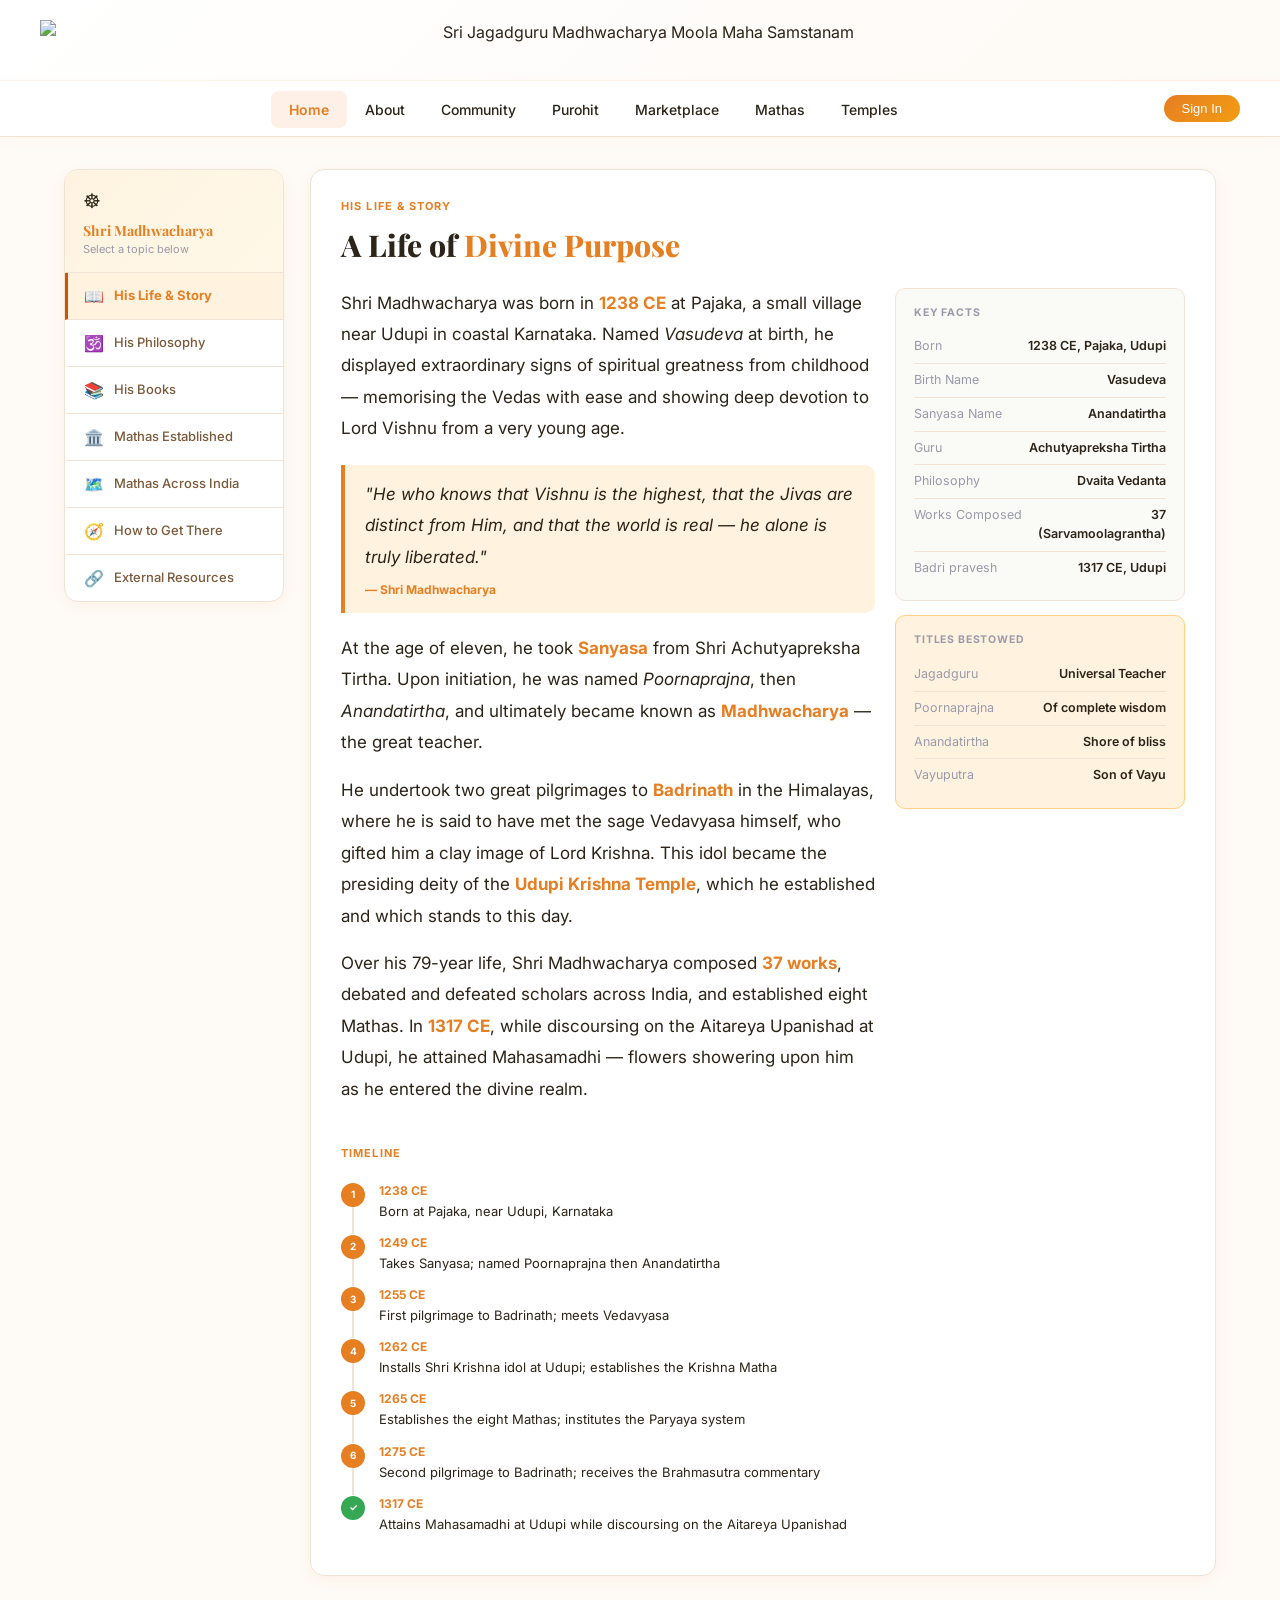
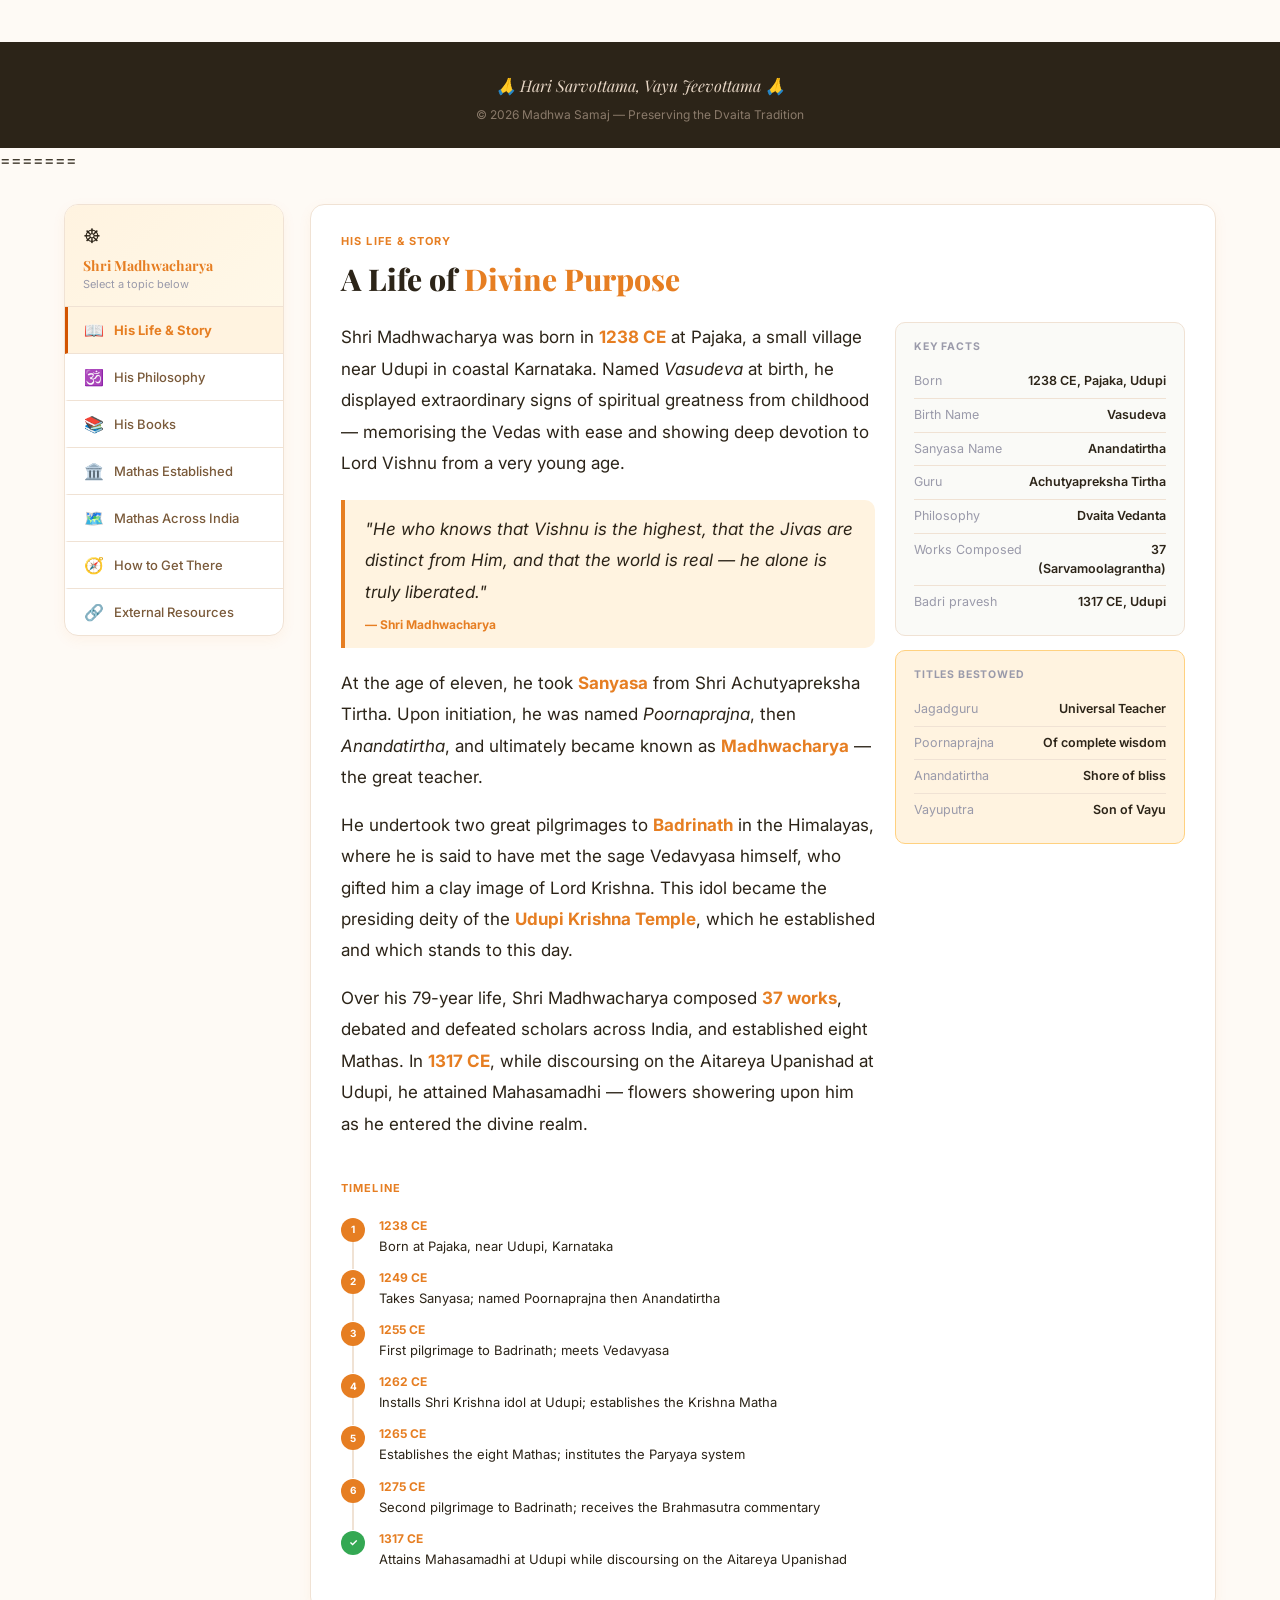
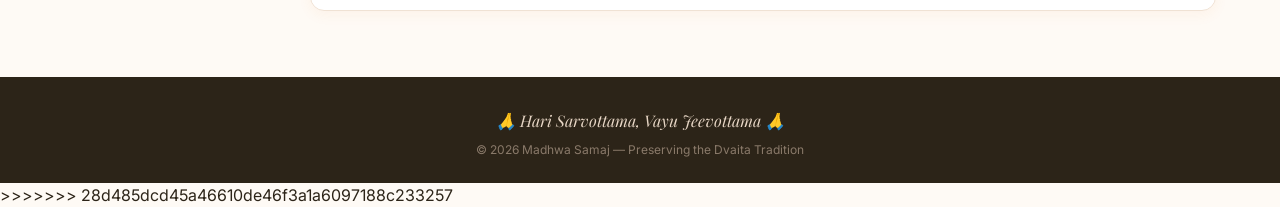
==== commit 3c203102: "fix: banner path and hamburger menu on mobile" ====
--- a/ms-about.html
+++ b/ms-about.html
@@ -958,6 +958,1037 @@
     <!-- ===== LOAD HEADER ===== -->
     <script>
         // Load shared header
+            fetch('components/header.html')
+                .then(res => res.text())
+                .then(data => {
+                    document.getElementById('headerPlaceholder').innerHTML = data;
+                    // Re-run hamburger and highlight after header loads
+                    if (typeof window.initHamburger === 'function') {
+                        window.initHamburger();
+                    }
+                    if (typeof window.highlightCurrentPage === 'function') {
+                        window.highlightCurrentPage();
+                    }
+                })
+                .catch(err => console.error('Failed to load header:', err));
+
+        // Sidebar navigation
+        function showSec(id, el) {
+            document.querySelectorAll('.sec').forEach(s => s.classList.remove('active'));
+            document.querySelectorAll('.nav-item').forEach(n => n.classList.remove('active'));
+            document.getElementById('sec-' + id).classList.add('active');
+            el.classList.add('active');
+            if (window.innerWidth < 900) {
+                document.querySelector('.content-area').scrollIntoView({ behavior: 'smooth', block: 'start' });
+            }
+        }
+
+        // Toast
+        let tt;
+        function showToast(msg) {
+            const t = document.getElementById('toast');
+            t.textContent = msg;
+            t.classList.add('show');
+            clearTimeout(tt);
+            tt = setTimeout(() => t.classList.remove('show'), 3000);
+        }
+    </script>
+
+    <style>
+        /* Footer styles (consistent with index.html) */
+        .site-footer {
+            background: #2c2418;
+            color: #b8a994;
+            padding: 32px 24px 24px;
+            text-align: center;
+            font-size: 13px;
+            margin-top: auto;
+        }
+
+        .site-footer .footer-mantra {
+            font-family: 'Playfair Display', serif;
+            font-size: 16px;
+            font-style: italic;
+            color: #e6d5c4;
+            margin-bottom: 8px;
+        }
+
+        .site-footer .footer-copy {
+            font-size: 12px;
+            color: #8a7a6a;
+        }
+
+        @media (max-width: 480px) {
+            .site-footer {
+                padding: 24px 16px 20px;
+            }
+            .site-footer .footer-mantra {
+                font-size: 14px;
+            }
+        }
+    </style>
+</body>
+=======
+<!DOCTYPE html>
+<html lang="en">
+<head>
+    <meta charset="UTF-8">
+    <meta name="viewport" content="width=device-width, initial-scale=1.0, viewport-fit=cover">
+    <title>MadhwaSamaj – Shri Madhwacharya</title>
+    <link href="https://fonts.googleapis.com/css2?family=Inter:opsz,wght@14..32,300;14..32,400;14..32,500;14..32,600;14..32,700&family=Playfair+Display:ital,wght@0,400;0,500;0,600;0,700;1,400&display=swap" rel="stylesheet">
+    
+    <style>
+        /* =============================================
+           ABOUT PAGE STYLES — ALIGNED WITH NEW DESIGN
+           ============================================= */
+        
+        * {
+            margin: 0;
+            padding: 0;
+            box-sizing: border-box;
+        }
+
+        :root {
+            --madhwa-primary: #e67e22;
+            --madhwa-light: #f39c12;
+            --madhwa-dark: #d35400;
+            --google-blue-light: #e3f2fd;
+            --google-red-light: #ffebee;
+            --google-yellow-light: #fff8e1;
+            --google-green-light: #e8f5e9;
+            --bg-warm: #fefaf5;
+            --surface-white: #ffffff;
+            --text-primary: #2c2418;
+            --text-secondary: #7a5a3a;
+            --border-soft: #f0e2d4;
+            --shadow-sm: 0 1px 2px rgba(0,0,0,0.04);
+            --shadow-md: 0 4px 14px rgba(230,126,34,0.06);
+            --radius: 14px;
+        }
+
+        body {
+            font-family: 'Inter', sans-serif;
+            background: var(--bg-warm);
+            color: var(--text-primary);
+            line-height: 1.5;
+            min-height: 100vh;
+            display: flex;
+            flex-direction: column;
+        }
+
+        /* Page content wrapper */
+        .page-content {
+            flex: 1;
+            max-width: 1200px;
+            margin: 0 auto;
+            padding: 32px 24px 48px;
+            width: 100%;
+        }
+
+        /* ===== SIDEBAR (from original about.html) ===== */
+        .body-wrap {
+            display: grid;
+            grid-template-columns: 220px 1fr;
+            gap: 26px;
+            align-items: start;
+        }
+
+        .sidebar {
+            position: sticky;
+            top: 80px;
+            background: white;
+            border-radius: var(--radius);
+            border: 1px solid var(--border-soft);
+            box-shadow: var(--shadow-md);
+            overflow: hidden;
+        }
+
+        .sidebar-header {
+            padding: 16px 18px 14px;
+            background: linear-gradient(135deg, #fff3e0, #fff8e8);
+            border-bottom: 1px solid var(--border-soft);
+        }
+
+        .sh-chakra {
+            font-size: 20px;
+            margin-bottom: 4px;
+        }
+
+        .sh-title {
+            font-family: 'Playfair Display', serif;
+            font-size: 14px;
+            font-weight: 700;
+            color: var(--madhwa-primary);
+        }
+
+        .sh-sub {
+            font-size: 11px;
+            color: #9a9aaa;
+        }
+
+        .nav-item {
+            display: flex;
+            align-items: center;
+            gap: 10px;
+            padding: 11px 16px;
+            cursor: pointer;
+            border-left: 3px solid transparent;
+            font-size: 13px;
+            font-weight: 500;
+            color: var(--text-secondary);
+            border-bottom: 1px solid var(--border-soft);
+            transition: all 0.1s;
+        }
+
+        .nav-item:last-child {
+            border-bottom: none;
+        }
+
+        .nav-item:hover {
+            background: #fff3e0;
+            color: var(--madhwa-primary);
+            border-left-color: var(--madhwa-light);
+        }
+
+        .nav-item.active {
+            background: #fff3e0;
+            color: var(--madhwa-primary);
+            border-left-color: var(--madhwa-dark);
+            font-weight: 700;
+        }
+
+        .ni {
+            font-size: 16px;
+            flex-shrink: 0;
+        }
+
+        /* ===== CONTENT AREA ===== */
+        .content-area {
+            min-height: 500px;
+        }
+
+        .sec {
+            display: none;
+        }
+
+        .sec.active {
+            display: block;
+            animation: sectionIn 0.28s ease both;
+        }
+
+        @keyframes sectionIn {
+            from {
+                opacity: 0;
+                transform: translateX(12px);
+            }
+            to {
+                opacity: 1;
+                transform: translateX(0);
+            }
+        }
+
+        .cc {
+            background: white;
+            border-radius: var(--radius);
+            border: 1px solid var(--border-soft);
+            box-shadow: var(--shadow-md);
+            padding: 28px 30px;
+            margin-bottom: 18px;
+        }
+
+        .eyebrow {
+            font-size: 11px;
+            font-weight: 700;
+            letter-spacing: 0.1em;
+            text-transform: uppercase;
+            color: var(--madhwa-primary);
+            margin-bottom: 8px;
+        }
+
+        .sec-title {
+            font-family: 'Playfair Display', serif;
+            font-size: clamp(22px, 3vw, 30px);
+            font-weight: 800;
+            color: var(--text-primary);
+            margin-bottom: 20px;
+        }
+
+        .sec-title span {
+            color: var(--madhwa-primary);
+        }
+
+        .prose p {
+            font-size: 17px;
+            line-height: 1.85;
+            color: var(--text-primary);
+            margin-bottom: 16px;
+        }
+
+        .prose p strong {
+            color: var(--madhwa-primary);
+        }
+
+        /* Quote Block */
+        .qblock {
+            border-left: 4px solid var(--madhwa-primary);
+            padding: 14px 20px;
+            background: #fff3e0;
+            border-radius: 0 10px 10px 0;
+            margin: 20px 0;
+        }
+
+        .qblock p {
+            font-size: 17px;
+            font-style: italic;
+            color: var(--text-primary);
+            margin: 0;
+        }
+
+        .qblock cite {
+            display: block;
+            margin-top: 8px;
+            font-size: 12px;
+            font-style: normal;
+            color: var(--madhwa-primary);
+            font-weight: 700;
+        }
+
+        /* Fact Box */
+        .fact-box {
+            background: #fafaf7;
+            border-radius: 10px;
+            border: 1px solid var(--border-soft);
+            padding: 16px 18px;
+            margin-bottom: 14px;
+        }
+
+        .fact-box h4 {
+            font-size: 10.5px;
+            font-weight: 700;
+            text-transform: uppercase;
+            letter-spacing: 0.08em;
+            color: #9a9aaa;
+            margin-bottom: 10px;
+        }
+
+        .frow {
+            display: flex;
+            justify-content: space-between;
+            align-items: flex-start;
+            padding: 7px 0;
+            border-bottom: 1px solid var(--border-soft);
+            gap: 10px;
+        }
+
+        .frow:last-child {
+            border-bottom: none;
+        }
+
+        .fl {
+            font-size: 12.5px;
+            color: #9a9aaa;
+            flex-shrink: 0;
+        }
+
+        .fv {
+            font-size: 12.5px;
+            font-weight: 600;
+            color: var(--text-primary);
+            text-align: right;
+        }
+
+        /* Two Column */
+        .twocol {
+            display: grid;
+            grid-template-columns: 1fr 290px;
+            gap: 20px;
+            align-items: start;
+        }
+
+        /* Timeline */
+        .tl {
+            margin: 20px 0 0;
+        }
+
+        .tl-item {
+            display: flex;
+            gap: 14px;
+            margin-bottom: 14px;
+            position: relative;
+        }
+
+        .tl-item::before {
+            content: '';
+            position: absolute;
+            left: 11px;
+            top: 24px;
+            bottom: -14px;
+            width: 2px;
+            background: var(--border-soft);
+        }
+
+        .tl-item:last-child::before {
+            display: none;
+        }
+
+        .tl-dot {
+            width: 24px;
+            height: 24px;
+            border-radius: 50%;
+            background: var(--madhwa-primary);
+            display: flex;
+            align-items: center;
+            justify-content: center;
+            flex-shrink: 0;
+            font-size: 10px;
+            font-weight: 700;
+            color: white;
+            position: relative;
+            z-index: 1;
+            margin-top: 1px;
+        }
+
+        .tl-year {
+            font-size: 12px;
+            font-weight: 700;
+            color: var(--madhwa-primary);
+        }
+
+        .tl-event {
+            font-size: 13px;
+            color: var(--text-primary);
+            line-height: 1.4;
+            margin-top: 2px;
+        }
+
+        /* Grid Cards */
+        .tgrid {
+            display: grid;
+            grid-template-columns: 1fr 1fr;
+            gap: 12px;
+            margin-top: 20px;
+        }
+
+        .tcard {
+            border-radius: 12px;
+            padding: 18px;
+            transition: transform 0.18s, box-shadow 0.18s;
+        }
+
+        .tcard:hover {
+            transform: translateY(-3px);
+            box-shadow: 0 8px 24px rgba(0, 0, 0, 0.09);
+        }
+
+        .tcard .tn {
+            font-family: 'Playfair Display', serif;
+            font-size: 32px;
+            font-weight: 800;
+            opacity: 0.1;
+            line-height: 1;
+        }
+
+        .tcard .ti {
+            font-size: 24px;
+            margin: 4px 0 8px;
+        }
+
+        .tcard h3 {
+            font-size: 13.5px;
+            font-weight: 700;
+            margin-bottom: 6px;
+        }
+
+        .tcard p {
+            font-size: 12px;
+            line-height: 1.6;
+            opacity: 0.85;
+        }
+
+        .tc1 {
+            background: linear-gradient(135deg, #fff3e0, #ffe0b2);
+        }
+        .tc1 h3 {
+            color: var(--madhwa-dark);
+        }
+        .tc2 {
+            background: linear-gradient(135deg, #e8f5e9, #c8e6c9);
+        }
+        .tc2 h3 {
+            color: #0a5c04;
+        }
+        .tc3 {
+            background: linear-gradient(135deg, #e8eaf6, #c5cae9);
+        }
+        .tc3 h3 {
+            color: #000080;
+        }
+        .tc4 {
+            background: linear-gradient(135deg, #fff8e1, #ffecb3);
+        }
+        .tc4 h3 {
+            color: #e65100;
+        }
+        .tc5 {
+            background: linear-gradient(135deg, #fce4ec, #f8bbd9);
+        }
+        .tc5 h3 {
+            color: #880e4f;
+        }
+        .tc6 {
+            background: linear-gradient(135deg, #e0f7fa, #b2ebf2);
+        }
+        .tc6 h3 {
+            color: #006064;
+        }
+
+        /* Works Items */
+        .witem {
+            display: flex;
+            gap: 12px;
+            padding: 13px 0;
+            border-bottom: 1px solid var(--border-soft);
+            align-items: flex-start;
+        }
+
+        .witem:last-child {
+            border-bottom: none;
+        }
+
+        .wnum {
+            width: 26px;
+            height: 26px;
+            border-radius: 7px;
+            background: #fff3e0;
+            color: var(--madhwa-primary);
+            display: flex;
+            align-items: center;
+            justify-content: center;
+            font-size: 11px;
+            font-weight: 800;
+            flex-shrink: 0;
+            margin-top: 2px;
+        }
+
+        .wtype {
+            font-size: 10px;
+            font-weight: 700;
+            text-transform: uppercase;
+            letter-spacing: 0.06em;
+            color: #0a5c04;
+            margin-bottom: 2px;
+        }
+
+        .wtitle {
+            font-size: 13.5px;
+            font-weight: 700;
+            margin-bottom: 3px;
+        }
+
+        .wdesc {
+            font-size: 12.5px;
+            color: var(--text-secondary);
+            line-height: 1.5;
+        }
+
+        /* Mathas Grid */
+        .mgrid {
+            display: grid;
+            grid-template-columns: 1fr 1fr;
+            gap: 12px;
+        }
+
+        .mcard {
+            background: white;
+            border: 1px solid var(--border-soft);
+            border-radius: 12px;
+            padding: 15px;
+            box-shadow: var(--shadow-sm);
+            transition: transform 0.18s, box-shadow 0.18s;
+        }
+
+        .mcard:hover {
+            transform: translateY(-2px);
+            box-shadow: 0 6px 20px rgba(0, 0, 0, 0.1);
+        }
+
+        .mnum {
+            width: 28px;
+            height: 28px;
+            border-radius: 7px;
+            background: linear-gradient(135deg, var(--madhwa-primary), var(--madhwa-dark));
+            color: white;
+            display: flex;
+            align-items: center;
+            justify-content: center;
+            font-size: 12px;
+            font-weight: 800;
+            margin-bottom: 9px;
+        }
+
+        .mname {
+            font-size: 13.5px;
+            font-weight: 700;
+            color: var(--text-primary);
+            margin-bottom: 2px;
+        }
+
+        .mdeity {
+            font-size: 11.5px;
+            color: var(--madhwa-primary);
+            font-weight: 600;
+            margin-bottom: 5px;
+        }
+
+        .mdesc {
+            font-size: 11.5px;
+            color: var(--text-secondary);
+            line-height: 1.5;
+        }
+
+        /* Categories */
+        .cat-block {
+            margin-bottom: 24px;
+        }
+
+        .cat-head {
+            font-family: 'Playfair Display', serif;
+            font-size: 17px;
+            font-weight: 700;
+            color: var(--text-primary);
+            padding-bottom: 8px;
+            border-bottom: 2px solid #fff3e0;
+            margin-bottom: 14px;
+        }
+
+        .cat-head span {
+            color: var(--madhwa-primary);
+        }
+
+        .cat-intro {
+            font-size: 16px;
+            line-height: 1.75;
+            color: var(--text-secondary);
+            margin-bottom: 12px;
+        }
+
+        .mlist-item {
+            display: flex;
+            gap: 12px;
+            padding: 10px 0;
+            border-bottom: 1px solid var(--border-soft);
+            align-items: flex-start;
+        }
+
+        .mlist-item:last-child {
+            border-bottom: none;
+        }
+
+        .mbullet {
+            width: 22px;
+            height: 22px;
+            border-radius: 50%;
+            background: #fff3e0;
+            color: var(--madhwa-primary);
+            display: flex;
+            align-items: center;
+            justify-content: center;
+            font-size: 10px;
+            font-weight: 800;
+            flex-shrink: 0;
+            margin-top: 2px;
+        }
+
+        .mlist-name {
+            font-size: 13.5px;
+            font-weight: 700;
+            color: var(--text-primary);
+        }
+
+        .mlist-sub {
+            font-size: 12px;
+            color: var(--text-secondary);
+            margin-top: 2px;
+        }
+
+        /* Location Cards */
+        .loc-card {
+            background: white;
+            border: 1px solid var(--border-soft);
+            border-radius: 12px;
+            padding: 16px;
+            margin-bottom: 12px;
+            display: flex;
+            gap: 14px;
+            align-items: flex-start;
+            box-shadow: var(--shadow-sm);
+        }
+
+        .loc-icon {
+            font-size: 28px;
+            flex-shrink: 0;
+        }
+
+        .loc-name {
+            font-size: 15px;
+            font-weight: 700;
+            color: var(--text-primary);
+            margin-bottom: 3px;
+        }
+
+        .loc-sub {
+            font-size: 13px;
+            color: var(--text-secondary);
+            line-height: 1.5;
+        }
+
+        .loc-tags {
+            display: flex;
+            gap: 6px;
+            margin-top: 8px;
+            flex-wrap: wrap;
+        }
+
+        .ltag {
+            padding: 3px 10px;
+            border-radius: 10px;
+            font-size: 11px;
+            font-weight: 600;
+            background: #e8f5e9;
+            color: #0a5c04;
+        }
+
+        .ltag-s {
+            background: #fff3e0;
+            color: var(--madhwa-primary);
+        }
+
+        .ltag-n {
+            background: #e8eaf6;
+            color: #000080;
+        }
+
+        /* Toast */
+        .toast {
+            position: fixed;
+            bottom: 28px;
+            right: 28px;
+            z-index: 300;
+            background: #3d1a00;
+            color: white;
+            padding: 12px 20px;
+            border-radius: 12px;
+            font-size: 13px;
+            font-weight: 500;
+            box-shadow: 0 8px 24px rgba(0, 0, 0, 0.15);
+            transform: translateY(80px);
+            opacity: 0;
+            transition: all 0.3s cubic-bezier(0.34, 1.56, 0.64, 1);
+            pointer-events: none;
+        }
+
+        .toast.show {
+            transform: translateY(0);
+            opacity: 1;
+        }
+
+        /* ===== RESPONSIVE ===== */
+        @media (max-width: 900px) {
+            .body-wrap {
+                grid-template-columns: 1fr;
+            }
+            .sidebar {
+                position: relative;
+                top: 0;
+                display: flex;
+                flex-direction: column;
+            }
+            .twocol {
+                grid-template-columns: 1fr;
+            }
+            .tgrid {
+                grid-template-columns: 1fr;
+            }
+            .mgrid {
+                grid-template-columns: 1fr;
+            }
+            .page-content {
+                padding: 20px 16px 40px;
+            }
+            .cc {
+                padding: 20px 18px;
+            }
+        }
+
+        @media (max-width: 480px) {
+            .cc {
+                padding: 16px 14px;
+            }
+            .prose p {
+                font-size: 15px;
+            }
+            .qblock p {
+                font-size: 15px;
+            }
+        }
+    </style>
+</head>
+<body>
+
+    <!-- ===== SHARED HEADER (Banner + Sticky Nav) ===== -->
+    <div id="headerPlaceholder"></div>
+
+    <!-- ===== PAGE CONTENT ===== -->
+    <main class="page-content">
+        <div class="body-wrap">
+            <!-- Sidebar -->
+            <div class="sidebar">
+                <div class="sidebar-header">
+                    <div class="sh-chakra">☸</div>
+                    <div class="sh-title">Shri Madhwacharya</div>
+                    <div class="sh-sub">Select a topic below</div>
+                </div>
+                <div class="nav-item active" onclick="showSec('life',this)"><span class="ni">📖</span> His Life &amp; Story</div>
+                <div class="nav-item" onclick="showSec('philosophy',this)"><span class="ni">🕉️</span> His Philosophy</div>
+                <div class="nav-item" onclick="showSec('books',this)"><span class="ni">📚</span> His Books</div>
+                <div class="nav-item" onclick="showSec('mathas',this)"><span class="ni">🏛️</span> Mathas Established</div>
+                <div class="nav-item" onclick="showSec('mathas-india',this)"><span class="ni">🗺️</span> Mathas Across India</div>
+                <div class="nav-item" onclick="showSec('howtogo',this)"><span class="ni">🧭</span> How to Get There</div>
+                <div class="nav-item" onclick="showSec('external-resources',this)"><span class="ni">🔗</span> External Resources</div>
+            </div>
+
+            <div class="content-area">
+                <!-- 1. HIS LIFE -->
+                <div class="sec active" id="sec-life">
+                    <div class="cc">
+                        <div class="eyebrow">His Life &amp; Story</div>
+                        <div class="sec-title">A Life of <span>Divine Purpose</span></div>
+                        <div class="twocol">
+                            <div class="prose">
+                                <p>Shri Madhwacharya was born in <strong>1238 CE</strong> at Pajaka, a small village near Udupi in coastal Karnataka. Named <em>Vasudeva</em> at birth, he displayed extraordinary signs of spiritual greatness from childhood — memorising the Vedas with ease and showing deep devotion to Lord Vishnu from a very young age.</p>
+                                <div class="qblock">
+                                    <p>"He who knows that Vishnu is the highest, that the Jivas are distinct from Him, and that the world is real — he alone is truly liberated."</p>
+                                    <cite>— Shri Madhwacharya</cite>
+                                </div>
+                                <p>At the age of eleven, he took <strong>Sanyasa</strong> from Shri Achutyapreksha Tirtha. Upon initiation, he was named <em>Poornaprajna</em>, then <em>Anandatirtha</em>, and ultimately became known as <strong>Madhwacharya</strong> — the great teacher.</p>
+                                <p>He undertook two great pilgrimages to <strong>Badrinath</strong> in the Himalayas, where he is said to have met the sage Vedavyasa himself, who gifted him a clay image of Lord Krishna. This idol became the presiding deity of the <strong>Udupi Krishna Temple</strong>, which he established and which stands to this day.</p>
+                                <p>Over his 79-year life, Shri Madhwacharya composed <strong>37 works</strong>, debated and defeated scholars across India, and established eight Mathas. In <strong>1317 CE</strong>, while discoursing on the Aitareya Upanishad at Udupi, he attained Mahasamadhi — flowers showering upon him as he entered the divine realm.</p>
+                            </div>
+                            <div>
+                                <div class="fact-box">
+                                    <h4>Key Facts</h4>
+                                    <div class="frow"><span class="fl">Born</span><span class="fv">1238 CE, Pajaka, Udupi</span></div>
+                                    <div class="frow"><span class="fl">Birth Name</span><span class="fv">Vasudeva</span></div>
+                                    <div class="frow"><span class="fl">Sanyasa Name</span><span class="fv">Anandatirtha</span></div>
+                                    <div class="frow"><span class="fl">Guru</span><span class="fv">Achutyapreksha Tirtha</span></div>
+                                    <div class="frow"><span class="fl">Philosophy</span><span class="fv">Dvaita Vedanta</span></div>
+                                    <div class="frow"><span class="fl">Works Composed</span><span class="fv">37 (Sarvamoolagrantha)</span></div>
+                                    <div class="frow"><span class="fl">Badri pravesh</span><span class="fv">1317 CE, Udupi</span></div>
+                                </div>
+                                <div class="fact-box" style="background:#fff3e0;border-color:#FFD180;">
+                                    <h4>Titles Bestowed</h4>
+                                    <div class="frow"><span class="fl">Jagadguru</span><span class="fv">Universal Teacher</span></div>
+                                    <div class="frow"><span class="fl">Poornaprajna</span><span class="fv">Of complete wisdom</span></div>
+                                    <div class="frow"><span class="fl">Anandatirtha</span><span class="fv">Shore of bliss</span></div>
+                                    <div class="frow"><span class="fl">Vayuputra</span><span class="fv">Son of Vayu</span></div>
+                                </div>
+                            </div>
+                        </div>
+                        <div style="margin-top:24px;">
+                            <div class="eyebrow">Timeline</div>
+                            <div class="tl">
+                                <div class="tl-item"><div class="tl-dot">1</div><div><div class="tl-year">1238 CE</div><div class="tl-event">Born at Pajaka, near Udupi, Karnataka</div></div></div>
+                                <div class="tl-item"><div class="tl-dot">2</div><div><div class="tl-year">1249 CE</div><div class="tl-event">Takes Sanyasa; named Poornaprajna then Anandatirtha</div></div></div>
+                                <div class="tl-item"><div class="tl-dot">3</div><div><div class="tl-year">1255 CE</div><div class="tl-event">First pilgrimage to Badrinath; meets Vedavyasa</div></div></div>
+                                <div class="tl-item"><div class="tl-dot">4</div><div><div class="tl-year">1262 CE</div><div class="tl-event">Installs Shri Krishna idol at Udupi; establishes the Krishna Matha</div></div></div>
+                                <div class="tl-item"><div class="tl-dot">5</div><div><div class="tl-year">1265 CE</div><div class="tl-event">Establishes the eight Mathas; institutes the Paryaya system</div></div></div>
+                                <div class="tl-item"><div class="tl-dot">6</div><div><div class="tl-year">1275 CE</div><div class="tl-event">Second pilgrimage to Badrinath; receives the Brahmasutra commentary</div></div></div>
+                                <div class="tl-item"><div class="tl-dot" style="background:#34a853;">✓</div><div><div class="tl-year">1317 CE</div><div class="tl-event">Attains Mahasamadhi at Udupi while discoursing on the Aitareya Upanishad</div></div></div>
+                            </div>
+                        </div>
+                    </div>
+                </div>
+
+                <!-- 2. HIS PHILOSOPHY -->
+                <div class="sec" id="sec-philosophy">
+                    <div class="cc">
+                        <div class="eyebrow">His Philosophy</div>
+                        <div class="sec-title">The Teachings of <span>Dvaita Vedanta</span></div>
+                        <div class="prose">
+                            <p>Shri Madhwacharya's philosophical system — <strong>Dvaita Vedanta</strong> (dualism) — stands in direct contrast to Adi Shankaracharya's Advaita (non-dualism). He asserted the <em>eternal, real distinction</em> between God, individual souls, and the universe.</p>
+                        </div>
+                        <div class="tgrid">
+                            <div class="tcard tc1"><div class="tn">01</div><div class="ti">🕉️</div><h3>Vishnu Sarvottama</h3><p>Lord Vishnu alone is the Supreme Being — independent, self-luminous, and the ultimate cause of all creation. All other deities and souls are subordinate to and dependent upon Him.</p></div>
+                            <div class="tcard tc2"><div class="tn">02</div><div class="ti">⚖️</div><h3>True Dualism</h3><p>There is an eternal, real distinction between God (Ishvara), individual souls (Jivas), and the world (Jagat). These three are not illusory — they are genuinely and permanently distinct.</p></div>
+                            <div class="tcard tc3"><div class="tn">03</div><div class="ti">🌍</div><h3>Jagat Satyatva</h3><p>The world is real, not Maya or illusion. This was Madhwacharya's direct counter to Advaita Vedanta's claim that all of creation is a cosmic illusion projected by Brahman.</p></div>
+                            <div class="tcard tc4"><div class="tn">04</div><div class="ti">🙏</div><h3>Bhakti as the Path</h3><p>Sincere devotion (Bhakti) to Vishnu is the supreme means of liberation. Knowledge and action are secondary — genuine love for the Lord is the highest spiritual practice.</p></div>
+                            <div class="tcard tc5"><div class="tn">05</div><div class="ti">📚</div><h3>Pramana — Valid Knowledge</h3><p>Madhwacharya accepted Pratyaksha (perception), Anumana (inference), and Agama (scripture) as valid sources of knowledge, with the Vedas as the supreme and unquestionable authority.</p></div>
+                            <div class="tcard tc6"><div class="tn">06</div><div class="ti">🔱</div><h3>Pañcha-bheda</h3><p>Five eternal differences: God &amp; soul, God &amp; matter, soul &amp; matter, soul &amp; soul, matter &amp; matter. These differences are absolutely real and permanent — never dissolved even in liberation.</p></div>
+                        </div>
+                        <div class="qblock" style="margin-top:24px;">
+                            <p>"Vishnu alone is the Supreme. The Vedas alone are the source of knowledge. The world is real. The difference between the individual soul and the Lord is eternal and real."</p>
+                            <cite>— Shri Madhwacharya, Anubhashya</cite>
+                        </div>
+                    </div>
+                </div>
+
+                <!-- 3. HIS BOOKS -->
+                <div class="sec" id="sec-books">
+                    <div class="cc">
+                        <div class="eyebrow">His Literary Legacy</div>
+                        <div class="sec-title">The <span>Sarvamoolagrantha</span></div>
+                        <div class="prose">
+                            <p>Shri Madhwacharya composed <strong>37 works</strong> collectively known as the <em>Sarvamoolagrantha</em> — "the root of all texts." These span Vedic commentaries, devotional hymns, logical treatises, and independent philosophical works covering every aspect of Vedic knowledge.</p>
+                        </div>
+                        <div style="margin-top:20px;">
+                            <div class="witem"><div class="wnum">1</div><div><div class="wtype">Bhashya · Commentary</div><div class="wtitle">Brahmasutra Bhashya</div><div class="wdesc">His foundational commentary on Badarayana's Brahma Sutras — the cornerstone of the Dvaita philosophical system.</div></div></div>
+                            <div class="witem"><div class="wnum">2</div><div><div class="wtype">Bhashya</div><div class="wtitle">Gita Bhashya</div><div class="wdesc">Commentary on the Bhagavad Gita through the lens of Dvaita Vedanta and supreme devotion to Shri Krishna.</div></div></div>
+                            <div class="witem"><div class="wnum">3</div><div><div class="wtype">Bhashya</div><div class="wtitle">Upanishad Bhashyas (10 works)</div><div class="wdesc">Commentaries on all ten principal Upanishads including Aitareya, Chandogya, Brihadaranyaka, Kena, Katha, Isha, Mundaka, Mandukya, Taittiriya, and Prashna.</div></div></div>
+                            <div class="witem"><div class="wnum">4</div><div><div class="wtype">Stotra · Devotional Hymn</div><div class="wtitle">Dwadasha Stotra</div><div class="wdesc">Twelve beautiful Sanskrit hymns in praise of Lord Vishnu, still sung daily in Madhwa temples and Mathas across the world.</div></div></div>
+                            <div class="witem"><div class="wnum">5</div><div><div class="wtype">Prakarana · Independent Work</div><div class="wtitle">Vishnu Tattva Nirnaya</div><div class="wdesc">A definitive work establishing the supreme status of Vishnu and methodically refuting rival philosophical positions.</div></div></div>
+                            <div class="witem"><div class="wnum">6</div><div><div class="wtype">Prakarana</div><div class="wtitle">Mahabharata Tatparya Nirnaya</div><div class="wdesc">A 32-chapter work determining the inner meaning of the Mahabharata and Ramayana through Dvaita philosophy.</div></div></div>
+                            <div class="witem"><div class="wnum">7</div><div><div class="wtype">Prakarana</div><div class="wtitle">Bhagavata Tatparya Nirnaya</div><div class="wdesc">Exposition of the inner meaning of the Bhagavata Purana, elucidating the supremacy of Lord Vishnu throughout.</div></div></div>
+                            <div class="witem"><div class="wnum">8</div><div><div class="wtype">Prakarana</div><div class="wtitle">Pramana Lakshana</div><div class="wdesc">A logical treatise precisely defining the valid sources of knowledge (pramana) in Madhwa epistemology.</div></div></div>
+                            <div class="witem"><div class="wnum">9</div><div><div class="wtype">Prakarana</div><div class="wtitle">Katha Lakshana</div><div class="wdesc">A treatise on the rules of philosophical debate and the methodology for validating arguments in Vedantic discourse.</div></div></div>
+                            <div class="witem"><div class="wnum">10</div><div><div class="wtype">Prakarana</div><div class="wtitle">Upadhikhandana &amp; Mithyatvanumana Khandana</div><div class="wdesc">Two works specifically refuting the Advaitic concepts of Upadhi (limiting adjuncts) and the supposed illusoriness of the world.</div></div></div>
+                        </div>
+                        <p style="text-align:center;font-size:13px;color:#9a9aaa;margin-top:16px;padding-top:14px;border-top:1px solid var(--border-soft);">+ 27 more works including the Rigbhashya, Karma Nirnaya, Tantrasara Sangraha, and several Tilaka commentaries.</p>
+                    </div>
+                </div>
+
+                <!-- 4. MATHAS ESTABLISHED -->
+                <div class="sec" id="sec-mathas">
+                    <div class="cc">
+                        <div class="eyebrow">Mathas Established</div>
+                        <div class="sec-title">The <span>Ashta Mathas</span> of Udupi</div>
+                        <div class="prose">
+                            <p>Shri Madhwacharya established the <strong>Ashta Mathas</strong> (Eight Monasteries) in Udupi to ensure the eternal and uninterrupted worship of Lord Krishna and to systematically propagate his Dvaita philosophy. After installing the resplendent deity of Lord Bala Krishna in Udupi, he was concerned about the longevity of the temple's administration and the preservation of Vedic knowledge after his departure.</p>
+                        </div>
+                        <div class="fact-box" style="margin:18px 0;">
+                            <h4>Primary Reasons for Establishment</h4>
+                            <div class="frow"><span class="fl">Continuous Worship</span><span class="fv">Entrusted 8 disciples to perform 13 daily rituals</span></div>
+                            <div class="frow"><span class="fl">Propagate Dvaita</span><span class="fv">Centers of Vedas, Vedanta &amp; Tatvavada (philosophy of reality)</span></div>
+                            <div class="frow"><span class="fl">Paryaya System</span><span class="fv">Formal rotation — originally 2 months, now 2 years per Matha</span></div>
+                            <div class="frow"><span class="fl">Dvandva Mathas</span><span class="fv">Initiated in pairs so each has a backup — no break in sacred service</span></div>
+                        </div>
+                        <div class="qblock" style="margin-bottom:22px;">
+                            <p>He entrusted eight of his direct Sanyasi disciples with the responsibility of performing the 13 daily rituals and managing the Udupi Shri Krishna Temple. By initiating the Swamijis in pairs (called <em>Dvandva Mathas</em>), he ensured that if one head faced difficulties, the paired Swamiji could step in — preventing any break in sacred activities.</p>
+                        </div>
+                        <div class="eyebrow" style="margin-bottom:14px;">The Eight Mathas — Named After Their Villages of Origin</div>
+                        <div class="mgrid">
+                            <div class="mcard"><div class="mnum">1</div><div class="mname">Palimaru Matha</div><div class="mdeity">Worships Shri Rama</div><div class="mdesc">The foremost of the eight Mathas, established first by Shri Madhwacharya. Named after the village of Palimaru near Udupi.</div></div>
+                            <div class="mcard"><div class="mnum">2</div><div class="mname">Adamaru Matha</div><div class="mdeity">Worships Chaturbhuja Kaliyamardana Krishna</div><div class="mdesc">Named after Adamaru village. Known for deep Vedic scholarship and traditional learning across generations.</div></div>
+                            <div class="mcard"><div class="mnum">3</div><div class="mname">Krishnapura Matha</div><div class="mdeity">Worships Kaliyamardana Krishna</div><div class="mdesc">One of the eight Udupi Mathas with a long history of service to the Shri Krishna temple tradition.</div></div>
+                            <div class="mcard"><div class="mnum">4</div><div class="mname">Puttige Matha</div><div class="mdeity">Worships Panduranga Vitthala</div><div class="mdesc">Named after the village Puttige. Renowned for adherence to traditional Dvaita philosophy and Vedic practice.</div></div>
+                            <div class="mcard"><div class="mnum">5</div><div class="mname">Shiroor Matha</div><div class="mdeity">Worships Vitthala</div><div class="mdesc">Maintains deep traditions of Vedic learning and ritual practice exactly as established by Shri Madhwacharya.</div></div>
+                            <div class="mcard"><div class="mnum">6</div><div class="mname">Sodhe Matha</div><div class="mdeity">Worships Bhuvaraha</div><div class="mdesc">Located in Sirsi (historically Sodhe). Plays a key role in spreading Dvaita Vedanta across North Karnataka.</div></div>
+                            <div class="mcard"><div class="mnum">7</div><div class="mname">Kaniyooru Matha</div><div class="mdeity">Worships Narasimha</div><div class="mdesc">Named after Kaniyooru village. Holds the sacred right to the Paryaya rotation at the Udupi Krishna temple.</div></div>
+                            <div class="mcard"><div class="mnum">8</div><div class="mname">Pejavara Matha</div><div class="mdeity">Worships Vitthala</div><div class="mdesc">One of the most internationally prominent Madhwa Mathas — widely known for its Vedantic scholarship and outreach.</div></div>
+                        </div>
+                    </div>
+                </div>
+
+                <!-- 5. MATHAS ACROSS INDIA -->
+                <div class="sec" id="sec-mathas-india">
+                    <div class="cc">
+                        <div class="eyebrow">Mathas Across India</div>
+                        <div class="sec-title">Beyond Udupi — <span>The Wider Matha Network</span></div>
+                        <div class="prose">
+                            <p>While only the eight Ashta Mathas participate in the Paryaya rotation at Udupi, there are today approximately <strong>24–25 Madhwa Mathas</strong> spread across India. These are divided into two main categories.</p>
+                        </div>
+                        <div class="cat-block" style="margin-top:22px;">
+                            <div class="cat-head">Category 1 — <span>The Ashta Mathas (The Udupi Eight)</span></div>
+                            <div class="cat-intro">These eight institutions have the exclusive right and duty to perform the Paryaya (rotational administration) at the Udupi Shri Krishna Temple.</div>
+                            <div class="mgrid">
+                                <div class="mcard"><div class="mname">Palimaru Matha</div><div class="mdesc">Udupi · Paryaya participant</div></div>
+                                <div class="mcard"><div class="mname">Adamaru Matha</div><div class="mdesc">Udupi · Paryaya participant</div></div>
+                                <div class="mcard"><div class="mname">Krishnapura Matha</div><div class="mdesc">Udupi · Paryaya participant</div></div>
+                                <div class="mcard"><div class="mname">Puttige Matha</div><div class="mdesc">Udupi · Paryaya participant</div></div>
+                                <div class="mcard"><div class="mname">Shiroor Matha</div><div class="mdesc">Udupi · Paryaya participant</div></div>
+                                <div class="mcard"><div class="mname">Sodhe Matha</div><div class="mdesc">Sirsi · Paryaya participant</div></div>
+                                <div class="mcard"><div class="mname">Kaniyooru Matha</div><div class="mdesc">Udupi · Paryaya participant</div></div>
+                                <div class="mcard"><div class="mname">Pejavara Matha</div><div class="mdesc">Udupi · Paryaya participant</div></div>
+                            </div>
+                        </div>
+                        <div class="cat-block">
+                            <div class="cat-head">Category 2 — <span>The Deshastha (Outside) Mathas</span></div>
+                            <div class="cat-intro">Shri Madhwacharya also appointed direct disciples to propagate his philosophy across India beyond the coastal Tulu region. Over centuries, these branched into several independent and influential institutions.</div>
+                            <div style="background:#fff3e0;border-radius:10px;padding:14px 16px;margin-bottom:14px;border:1px solid #FFD180;">
+                                <div style="font-size:11px;font-weight:700;text-transform:uppercase;letter-spacing:.08em;color:var(--madhwa-primary);margin-bottom:10px;">The "Big Three" — Major Mathas</div>
+                                <div class="mlist-item"><div class="mbullet">1</div><div><div class="mlist-name">Uttaradi Matha</div><div class="mlist-sub">Considered the largest in terms of followers. Headquartered in Bengaluru.</div></div></div>
+                                <div class="mlist-item"><div class="mbullet">2</div><div><div class="mlist-name">Vyasaraja Matha</div><div class="mlist-sub">Split into the Sosale and Kundapura branches. Named after the great saint Vyasatirtha.</div></div></div>
+                                <div class="mlist-item"><div class="mbullet">3</div><div><div class="mlist-name">Raghavendra Matha</div><div class="mlist-sub">Famous for its headquarters at Mantralaya on the banks of the Tungabhadra river.</div></div></div>
+                            </div>
+                            <div style="background:#e8f5e9;border-radius:10px;padding:14px 16px;margin-bottom:14px;border:1px solid #A5D6A7;">
+                                <div style="font-size:11px;font-weight:700;text-transform:uppercase;letter-spacing:.08em;color:#0a5c04;margin-bottom:10px;">Tulu Lineage (Non-Paryaya)</div>
+                                <div class="mlist-item"><div class="mbullet" style="background:#e8f5e9;color:#0a5c04;">1</div><div><div class="mlist-name">Bhandarkeri Matha</div><div class="mlist-sub">Closely associated with the Udupi family but does not participate in the Paryaya rotation.</div></div></div>
+                                <div class="mlist-item"><div class="mbullet" style="background:#e8f5e9;color:#0a5c04;">2</div><div><div class="mlist-name">Bhimanakatte Matha</div><div class="mlist-sub">Part of the broader Madhwa tradition in the Tulu Nadu region of coastal Karnataka.</div></div></div>
+                            </div>
+                            <div style="background:#e8eaf6;border-radius:10px;padding:14px 16px;border:1px solid #9FA8DA;">
+                                <div style="font-size:11px;font-weight:700;text-transform:uppercase;letter-spacing:.08em;color:#000080;margin-bottom:10px;">Others</div>
+                                <div class="mlist-item"><div class="mbullet" style="background:#e8eaf6;color:#000080;">1</div><div><div class="mlist-name">Sripadaraja Matha</div><div class="mlist-sub">An important institution in the Madhwa tradition, associated with the saint Sripadaraja Swamiji.</div></div></div>
+                                <div class="mlist-item"><div class="mbullet" style="background:#e8eaf6;color:#000080;">2</div><div><div class="mlist-name">Subramanya Matha</div><div class="mlist-sub">Part of the wider Madhwa monastic tradition in Karnataka.</div></div></div>
+                                <div class="mlist-item"><div class="mbullet" style="background:#e8eaf6;color:#000080;">3</div><div><div class="mlist-name">Kanva Matha</div><div class="mlist-sub">One of the broader institutions within the Madhwa philosophical tradition.</div></div></div>
+                                <div class="mlist-item"><div class="mbullet" style="background:#e8eaf6;color:#000080;">4</div><div><div class="mlist-name">GSB Mathas — Kashi &amp; Gokarna Partagali</div><div class="mlist-sub">Two Gowda Saraswat Brahmin Mathas connected to the broader Madhwa Vaishnava tradition.</div></div></div>
+                            </div>
+                        </div>
+                    </div>
+                </div>
+
+                <!-- 6. HOW TO GET THERE -->
+                <div class="sec" id="sec-howtogo">
+                    <div class="cc">
+                        <div class="eyebrow">How to Get There</div>
+                        <div class="sec-title">Visiting <span>Sacred Madhwa Sites</span></div>
+                        <div class="prose">
+                            <p>The most important Madhwa pilgrimage sites are centred around <strong>Udupi</strong> in coastal Karnataka. Here is a practical guide to reaching the key locations.</p>
+                        </div>
+                        <div class="loc-card" style="margin-top:20px;">
+                            <div class="loc-icon">🏛️</div>
+                            <div><div class="loc-name">Udupi Shri Krishna Temple &amp; Ashta Mathas</div><div class="loc-sub">The holiest Madhwa site — home to the Shri Krishna idol installed by Madhwacharya himself, and all eight Mathas within walking distance of each other.</div><div class="loc-tags"><span class="ltag-s">✈️ Mangaluru Airport — 60 km</span> <span class="ltag">🚆 Udupi Railway Station — 3 km</span></div></div>
+                        </div>
+                        <div class="loc-card"><div class="loc-icon">🌿</div><div><div class="loc-name">Pajaka — Birthplace of Shri Madhwacharya</div><div class="loc-sub">A small, serene village about 11 km from Udupi.</div><div class="loc-tags"><span class="ltag-s">🚗 11 km from Udupi</span></div></div></div>
+                        <div class="loc-card"><div class="loc-icon">⛰️</div><div><div class="loc-name">Mantralaya — Shri Raghavendra Swami Brindavana</div><div class="loc-sub">Located on the banks of the Tungabhadra river in Andhra Pradesh.</div><div class="loc-tags"><span class="ltag-s">✈️ Nearest airport: Ballari (70 km)</span></div></div></div>
+                        <div class="qblock" style="margin-top:20px;"><p>For pilgrimage planning, community members can reach out through the MadhwaSamaj directory.</p></div>
+                    </div>
+                </div>
+
+                <!-- 7. EXTERNAL RESOURCES -->
+                <div class="sec" id="sec-external-resources">
+                    <div class="cc">
+                        <div class="eyebrow">External Resources</div>
+                        <div class="sec-title">Explore <span>More Madhwa Knowledge</span></div>
+                        <div class="prose">
+                            <p>We have curated a list of trusted external websites and resources that provide deep insights into Shri Madhwacharya's philosophy, works, and the Madhwa tradition.</p>
+                        </div>
+                        <div style="margin-top:20px;">
+                            <div class="witem"><div class="wnum">1</div><div><div class="wtype">Site · Tatvavada</div><div class="wtitle"><a href="https://www.tatvavada.org" target="_blank" style="color:var(--madhwa-primary);">tatvavada.org</a></div><div class="wdesc">Comprehensive resource on Dvaita Vedanta, with articles, commentaries, and e-books. <em>(Acknowledgement)</em></div></div></div>
+                            <div class="witem"><div class="wnum">2</div><div><div class="wtype">Site · Dvaita.org</div><div class="wtitle"><a href="https://www.dvaita.org" target="_blank" style="color:var(--madhwa-primary);">dvaita.org</a></div><div class="wdesc">Scholarly archive of Dvaita literature.</div></div></div>
+                            <div class="witem"><div class="wnum">3</div><div><div class="wtype">Site · Sumadhwa Seva</div><div class="wtitle"><a href="https://sumadhwaseva.com" target="_blank" style="color:var(--madhwa-primary);">sumadhwaseva.com</a></div><div class="wdesc">E-books, articles, and Madhwa practices.</div></div></div>
+                            <div class="witem"><div class="wnum">4</div><div><div class="wtype">Site · Madhwa TV- YOUTUBE</div><div class="wtitle"><a href="https://www.youtube.com/@madhwatv" target="_blank" style="color:var(--madhwa-primary);">Madhwa TV Channel</a></div><div class="wdesc">Divine Stotras & Chants: Soul-stirring recitations to enhance your daily spiritual practice.</div></div></div>
+                        </div>
+                        <div class="qblock" style="margin-top:24px;">
+                            <p>If you know of other valuable Madhwa resources, please let us know via the feedback form or invite the site owner to join our community.</p>
+                            <cite>— MadhwaSamaj Team</cite>
+                        </div>
+                    </div>
+                </div>
+            </div>
+        </div>
+    </main>
+
+    <!-- ===== SHARED FOOTER ===== -->
+    <footer class="site-footer">
+        <div class="footer-mantra">🙏 Hari Sarvottama, Vayu Jeevottama 🙏</div>
+        <div class="footer-copy">© 2026 Madhwa Samaj — Preserving the Dvaita Tradition</div>
+    </footer>
+
+    <!-- Toast Notification -->
+    <div class="toast" id="toast"></div>
+
+    <!-- ===== LOAD HEADER ===== -->
+    <script>
+        // Load shared header
         fetch('components/header.html')
             .then(res => res.text())
             .then(data => {
@@ -1031,4 +2062,5 @@
         }
     </style>
 </body>
+>>>>>>> 28d485dcd45a46610de46f3a1a6097188c233257
 </html>
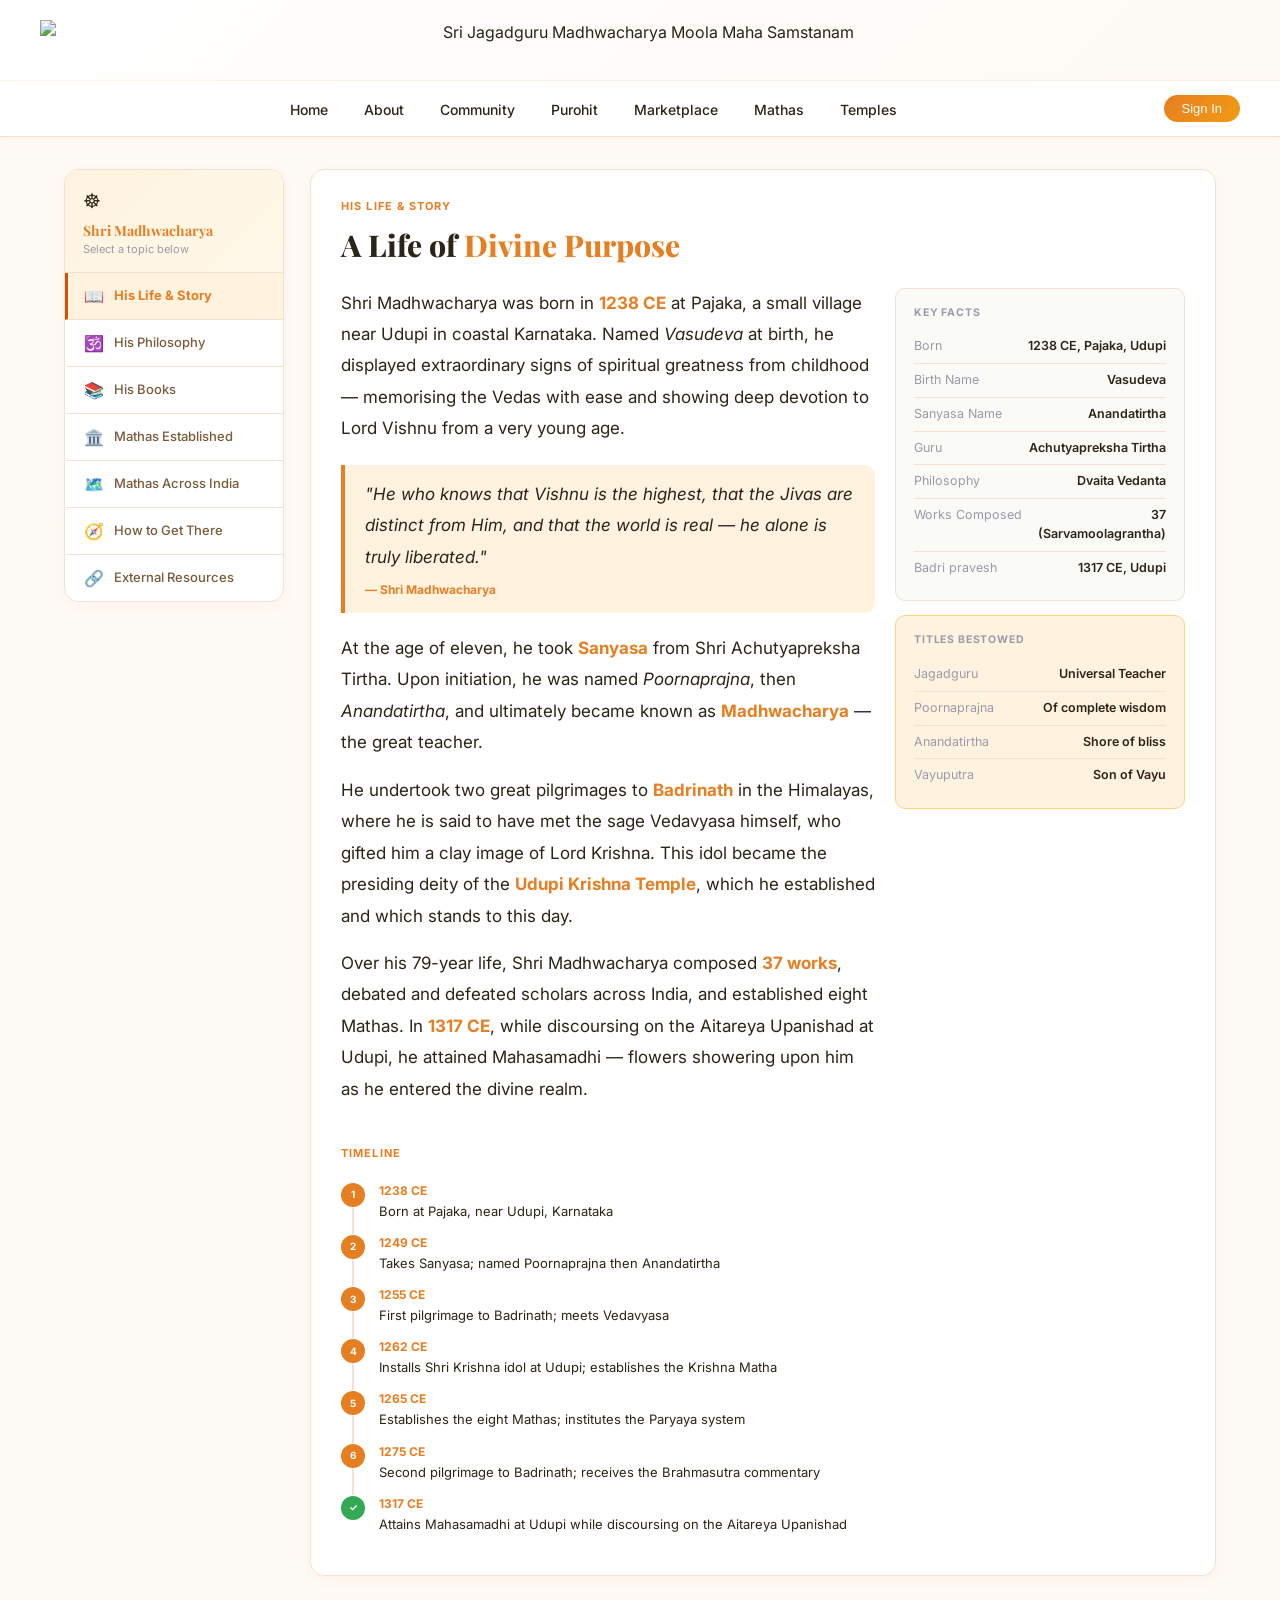
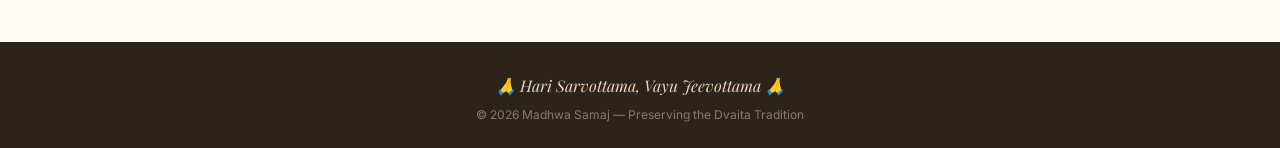
==== commit 3309e055: "Complete site redesign — all pages working with shared header" ====
--- a/ms-about.html
+++ b/ms-about.html
@@ -5,26 +5,12 @@
     <meta name="viewport" content="width=device-width, initial-scale=1.0, viewport-fit=cover">
     <title>MadhwaSamaj – Shri Madhwacharya</title>
     <link href="https://fonts.googleapis.com/css2?family=Inter:opsz,wght@14..32,300;14..32,400;14..32,500;14..32,600;14..32,700&family=Playfair+Display:ital,wght@0,400;0,500;0,600;0,700;1,400&display=swap" rel="stylesheet">
-    
     <style>
-        /* =============================================
-           ABOUT PAGE STYLES — ALIGNED WITH NEW DESIGN
-           ============================================= */
-        
-        * {
-            margin: 0;
-            padding: 0;
-            box-sizing: border-box;
-        }
-
+        * { margin: 0; padding: 0; box-sizing: border-box; }
         :root {
             --madhwa-primary: #e67e22;
             --madhwa-light: #f39c12;
             --madhwa-dark: #d35400;
-            --google-blue-light: #e3f2fd;
-            --google-red-light: #ffebee;
-            --google-yellow-light: #fff8e1;
-            --google-green-light: #e8f5e9;
             --bg-warm: #fefaf5;
             --surface-white: #ffffff;
             --text-primary: #2c2418;
@@ -34,7 +20,6 @@
             --shadow-md: 0 4px 14px rgba(230,126,34,0.06);
             --radius: 14px;
         }
-
         body {
             font-family: 'Inter', sans-serif;
             background: var(--bg-warm);
@@ -44,8 +29,6 @@
             display: flex;
             flex-direction: column;
         }
-
-        /* Page content wrapper */
         .page-content {
             flex: 1;
             max-width: 1200px;
@@ -53,15 +36,12 @@
             padding: 32px 24px 48px;
             width: 100%;
         }
-
-        /* ===== SIDEBAR (from original about.html) ===== */
         .body-wrap {
             display: grid;
             grid-template-columns: 220px 1fr;
             gap: 26px;
             align-items: start;
         }
-
         .sidebar {
             position: sticky;
             top: 80px;
@@ -71,646 +51,117 @@
             box-shadow: var(--shadow-md);
             overflow: hidden;
         }
-
         .sidebar-header {
             padding: 16px 18px 14px;
             background: linear-gradient(135deg, #fff3e0, #fff8e8);
             border-bottom: 1px solid var(--border-soft);
         }
-
-        .sh-chakra {
-            font-size: 20px;
-            margin-bottom: 4px;
-        }
-
-        .sh-title {
-            font-family: 'Playfair Display', serif;
-            font-size: 14px;
-            font-weight: 700;
-            color: var(--madhwa-primary);
-        }
-
-        .sh-sub {
-            font-size: 11px;
-            color: #9a9aaa;
-        }
-
+        .sh-chakra { font-size: 20px; margin-bottom: 4px; }
+        .sh-title { font-family: 'Playfair Display', serif; font-size: 14px; font-weight: 700; color: var(--madhwa-primary); }
+        .sh-sub { font-size: 11px; color: #9a9aaa; }
         .nav-item {
-            display: flex;
-            align-items: center;
-            gap: 10px;
-            padding: 11px 16px;
-            cursor: pointer;
-            border-left: 3px solid transparent;
-            font-size: 13px;
-            font-weight: 500;
-            color: var(--text-secondary);
+            display: flex; align-items: center; gap: 10px; padding: 11px 16px;
+            cursor: pointer; border-left: 3px solid transparent;
+            font-size: 13px; font-weight: 500; color: var(--text-secondary);
             border-bottom: 1px solid var(--border-soft);
             transition: all 0.1s;
         }
-
-        .nav-item:last-child {
-            border-bottom: none;
-        }
-
-        .nav-item:hover {
-            background: #fff3e0;
-            color: var(--madhwa-primary);
-            border-left-color: var(--madhwa-light);
-        }
-
-        .nav-item.active {
-            background: #fff3e0;
-            color: var(--madhwa-primary);
-            border-left-color: var(--madhwa-dark);
-            font-weight: 700;
-        }
-
-        .ni {
-            font-size: 16px;
-            flex-shrink: 0;
-        }
-
-        /* ===== CONTENT AREA ===== */
-        .content-area {
-            min-height: 500px;
-        }
-
-        .sec {
-            display: none;
-        }
-
-        .sec.active {
-            display: block;
-            animation: sectionIn 0.28s ease both;
-        }
-
-        @keyframes sectionIn {
-            from {
-                opacity: 0;
-                transform: translateX(12px);
-            }
-            to {
-                opacity: 1;
-                transform: translateX(0);
-            }
-        }
-
-        .cc {
-            background: white;
-            border-radius: var(--radius);
-            border: 1px solid var(--border-soft);
-            box-shadow: var(--shadow-md);
-            padding: 28px 30px;
-            margin-bottom: 18px;
-        }
-
-        .eyebrow {
-            font-size: 11px;
-            font-weight: 700;
-            letter-spacing: 0.1em;
-            text-transform: uppercase;
-            color: var(--madhwa-primary);
-            margin-bottom: 8px;
-        }
-
-        .sec-title {
-            font-family: 'Playfair Display', serif;
-            font-size: clamp(22px, 3vw, 30px);
-            font-weight: 800;
-            color: var(--text-primary);
-            margin-bottom: 20px;
-        }
-
-        .sec-title span {
-            color: var(--madhwa-primary);
-        }
-
-        .prose p {
-            font-size: 17px;
-            line-height: 1.85;
-            color: var(--text-primary);
-            margin-bottom: 16px;
-        }
-
-        .prose p strong {
-            color: var(--madhwa-primary);
-        }
-
-        /* Quote Block */
-        .qblock {
-            border-left: 4px solid var(--madhwa-primary);
-            padding: 14px 20px;
-            background: #fff3e0;
-            border-radius: 0 10px 10px 0;
-            margin: 20px 0;
-        }
-
-        .qblock p {
-            font-size: 17px;
-            font-style: italic;
-            color: var(--text-primary);
-            margin: 0;
-        }
-
-        .qblock cite {
-            display: block;
-            margin-top: 8px;
-            font-size: 12px;
-            font-style: normal;
-            color: var(--madhwa-primary);
-            font-weight: 700;
-        }
-
-        /* Fact Box */
-        .fact-box {
-            background: #fafaf7;
-            border-radius: 10px;
-            border: 1px solid var(--border-soft);
-            padding: 16px 18px;
-            margin-bottom: 14px;
-        }
-
-        .fact-box h4 {
-            font-size: 10.5px;
-            font-weight: 700;
-            text-transform: uppercase;
-            letter-spacing: 0.08em;
-            color: #9a9aaa;
-            margin-bottom: 10px;
-        }
-
-        .frow {
-            display: flex;
-            justify-content: space-between;
-            align-items: flex-start;
-            padding: 7px 0;
-            border-bottom: 1px solid var(--border-soft);
-            gap: 10px;
-        }
-
-        .frow:last-child {
-            border-bottom: none;
-        }
-
-        .fl {
-            font-size: 12.5px;
-            color: #9a9aaa;
-            flex-shrink: 0;
-        }
-
-        .fv {
-            font-size: 12.5px;
-            font-weight: 600;
-            color: var(--text-primary);
-            text-align: right;
-        }
-
-        /* Two Column */
-        .twocol {
-            display: grid;
-            grid-template-columns: 1fr 290px;
-            gap: 20px;
-            align-items: start;
-        }
-
-        /* Timeline */
-        .tl {
-            margin: 20px 0 0;
-        }
-
-        .tl-item {
-            display: flex;
-            gap: 14px;
-            margin-bottom: 14px;
-            position: relative;
-        }
-
-        .tl-item::before {
-            content: '';
-            position: absolute;
-            left: 11px;
-            top: 24px;
-            bottom: -14px;
-            width: 2px;
-            background: var(--border-soft);
-        }
-
-        .tl-item:last-child::before {
-            display: none;
-        }
-
-        .tl-dot {
-            width: 24px;
-            height: 24px;
-            border-radius: 50%;
-            background: var(--madhwa-primary);
-            display: flex;
-            align-items: center;
-            justify-content: center;
-            flex-shrink: 0;
-            font-size: 10px;
-            font-weight: 700;
-            color: white;
-            position: relative;
-            z-index: 1;
-            margin-top: 1px;
-        }
-
-        .tl-year {
-            font-size: 12px;
-            font-weight: 700;
-            color: var(--madhwa-primary);
-        }
-
-        .tl-event {
-            font-size: 13px;
-            color: var(--text-primary);
-            line-height: 1.4;
-            margin-top: 2px;
-        }
-
-        /* Grid Cards */
-        .tgrid {
-            display: grid;
-            grid-template-columns: 1fr 1fr;
-            gap: 12px;
-            margin-top: 20px;
-        }
-
-        .tcard {
-            border-radius: 12px;
-            padding: 18px;
-            transition: transform 0.18s, box-shadow 0.18s;
-        }
-
-        .tcard:hover {
-            transform: translateY(-3px);
-            box-shadow: 0 8px 24px rgba(0, 0, 0, 0.09);
-        }
-
-        .tcard .tn {
-            font-family: 'Playfair Display', serif;
-            font-size: 32px;
-            font-weight: 800;
-            opacity: 0.1;
-            line-height: 1;
-        }
-
-        .tcard .ti {
-            font-size: 24px;
-            margin: 4px 0 8px;
-        }
-
-        .tcard h3 {
-            font-size: 13.5px;
-            font-weight: 700;
-            margin-bottom: 6px;
-        }
-
-        .tcard p {
-            font-size: 12px;
-            line-height: 1.6;
-            opacity: 0.85;
-        }
-
-        .tc1 {
-            background: linear-gradient(135deg, #fff3e0, #ffe0b2);
-        }
-        .tc1 h3 {
-            color: var(--madhwa-dark);
-        }
-        .tc2 {
-            background: linear-gradient(135deg, #e8f5e9, #c8e6c9);
-        }
-        .tc2 h3 {
-            color: #0a5c04;
-        }
-        .tc3 {
-            background: linear-gradient(135deg, #e8eaf6, #c5cae9);
-        }
-        .tc3 h3 {
-            color: #000080;
-        }
-        .tc4 {
-            background: linear-gradient(135deg, #fff8e1, #ffecb3);
-        }
-        .tc4 h3 {
-            color: #e65100;
-        }
-        .tc5 {
-            background: linear-gradient(135deg, #fce4ec, #f8bbd9);
-        }
-        .tc5 h3 {
-            color: #880e4f;
-        }
-        .tc6 {
-            background: linear-gradient(135deg, #e0f7fa, #b2ebf2);
-        }
-        .tc6 h3 {
-            color: #006064;
-        }
-
-        /* Works Items */
-        .witem {
-            display: flex;
-            gap: 12px;
-            padding: 13px 0;
-            border-bottom: 1px solid var(--border-soft);
-            align-items: flex-start;
-        }
-
-        .witem:last-child {
-            border-bottom: none;
-        }
-
-        .wnum {
-            width: 26px;
-            height: 26px;
-            border-radius: 7px;
-            background: #fff3e0;
-            color: var(--madhwa-primary);
-            display: flex;
-            align-items: center;
-            justify-content: center;
-            font-size: 11px;
-            font-weight: 800;
-            flex-shrink: 0;
-            margin-top: 2px;
-        }
-
-        .wtype {
-            font-size: 10px;
-            font-weight: 700;
-            text-transform: uppercase;
-            letter-spacing: 0.06em;
-            color: #0a5c04;
-            margin-bottom: 2px;
-        }
-
-        .wtitle {
-            font-size: 13.5px;
-            font-weight: 700;
-            margin-bottom: 3px;
-        }
-
-        .wdesc {
-            font-size: 12.5px;
-            color: var(--text-secondary);
-            line-height: 1.5;
-        }
-
-        /* Mathas Grid */
-        .mgrid {
-            display: grid;
-            grid-template-columns: 1fr 1fr;
-            gap: 12px;
-        }
-
-        .mcard {
-            background: white;
-            border: 1px solid var(--border-soft);
-            border-radius: 12px;
-            padding: 15px;
-            box-shadow: var(--shadow-sm);
-            transition: transform 0.18s, box-shadow 0.18s;
-        }
-
-        .mcard:hover {
-            transform: translateY(-2px);
-            box-shadow: 0 6px 20px rgba(0, 0, 0, 0.1);
-        }
-
-        .mnum {
-            width: 28px;
-            height: 28px;
-            border-radius: 7px;
-            background: linear-gradient(135deg, var(--madhwa-primary), var(--madhwa-dark));
-            color: white;
-            display: flex;
-            align-items: center;
-            justify-content: center;
-            font-size: 12px;
-            font-weight: 800;
-            margin-bottom: 9px;
-        }
-
-        .mname {
-            font-size: 13.5px;
-            font-weight: 700;
-            color: var(--text-primary);
-            margin-bottom: 2px;
-        }
-
-        .mdeity {
-            font-size: 11.5px;
-            color: var(--madhwa-primary);
-            font-weight: 600;
-            margin-bottom: 5px;
-        }
-
-        .mdesc {
-            font-size: 11.5px;
-            color: var(--text-secondary);
-            line-height: 1.5;
-        }
-
-        /* Categories */
-        .cat-block {
-            margin-bottom: 24px;
-        }
-
-        .cat-head {
-            font-family: 'Playfair Display', serif;
-            font-size: 17px;
-            font-weight: 700;
-            color: var(--text-primary);
-            padding-bottom: 8px;
-            border-bottom: 2px solid #fff3e0;
-            margin-bottom: 14px;
-        }
-
-        .cat-head span {
-            color: var(--madhwa-primary);
-        }
-
-        .cat-intro {
-            font-size: 16px;
-            line-height: 1.75;
-            color: var(--text-secondary);
-            margin-bottom: 12px;
-        }
-
-        .mlist-item {
-            display: flex;
-            gap: 12px;
-            padding: 10px 0;
-            border-bottom: 1px solid var(--border-soft);
-            align-items: flex-start;
-        }
-
-        .mlist-item:last-child {
-            border-bottom: none;
-        }
-
-        .mbullet {
-            width: 22px;
-            height: 22px;
-            border-radius: 50%;
-            background: #fff3e0;
-            color: var(--madhwa-primary);
-            display: flex;
-            align-items: center;
-            justify-content: center;
-            font-size: 10px;
-            font-weight: 800;
-            flex-shrink: 0;
-            margin-top: 2px;
-        }
-
-        .mlist-name {
-            font-size: 13.5px;
-            font-weight: 700;
-            color: var(--text-primary);
-        }
-
-        .mlist-sub {
-            font-size: 12px;
-            color: var(--text-secondary);
-            margin-top: 2px;
-        }
-
-        /* Location Cards */
-        .loc-card {
-            background: white;
-            border: 1px solid var(--border-soft);
-            border-radius: 12px;
-            padding: 16px;
-            margin-bottom: 12px;
-            display: flex;
-            gap: 14px;
-            align-items: flex-start;
-            box-shadow: var(--shadow-sm);
-        }
-
-        .loc-icon {
-            font-size: 28px;
-            flex-shrink: 0;
-        }
-
-        .loc-name {
-            font-size: 15px;
-            font-weight: 700;
-            color: var(--text-primary);
-            margin-bottom: 3px;
-        }
-
-        .loc-sub {
-            font-size: 13px;
-            color: var(--text-secondary);
-            line-height: 1.5;
-        }
-
-        .loc-tags {
-            display: flex;
-            gap: 6px;
-            margin-top: 8px;
-            flex-wrap: wrap;
-        }
-
-        .ltag {
-            padding: 3px 10px;
-            border-radius: 10px;
-            font-size: 11px;
-            font-weight: 600;
-            background: #e8f5e9;
-            color: #0a5c04;
-        }
-
-        .ltag-s {
-            background: #fff3e0;
-            color: var(--madhwa-primary);
-        }
-
-        .ltag-n {
-            background: #e8eaf6;
-            color: #000080;
-        }
-
-        /* Toast */
-        .toast {
-            position: fixed;
-            bottom: 28px;
-            right: 28px;
-            z-index: 300;
-            background: #3d1a00;
-            color: white;
-            padding: 12px 20px;
-            border-radius: 12px;
-            font-size: 13px;
-            font-weight: 500;
-            box-shadow: 0 8px 24px rgba(0, 0, 0, 0.15);
-            transform: translateY(80px);
-            opacity: 0;
-            transition: all 0.3s cubic-bezier(0.34, 1.56, 0.64, 1);
-            pointer-events: none;
-        }
-
-        .toast.show {
-            transform: translateY(0);
-            opacity: 1;
-        }
-
-        /* ===== RESPONSIVE ===== */
+        .nav-item:last-child { border-bottom: none; }
+        .nav-item:hover { background: #fff3e0; color: var(--madhwa-primary); border-left-color: var(--madhwa-light); }
+        .nav-item.active { background: #fff3e0; color: var(--madhwa-primary); border-left-color: var(--madhwa-dark); font-weight: 700; }
+        .ni { font-size: 16px; flex-shrink: 0; }
+        .content-area { min-height: 500px; }
+        .sec { display: none; }
+        .sec.active { display: block; animation: sectionIn 0.28s ease both; }
+        @keyframes sectionIn { from { opacity: 0; transform: translateX(12px); } to { opacity: 1; transform: translateX(0); } }
+        .cc { background: white; border-radius: var(--radius); border: 1px solid var(--border-soft); box-shadow: var(--shadow-md); padding: 28px 30px; margin-bottom: 18px; }
+        .eyebrow { font-size: 11px; font-weight: 700; letter-spacing: 0.1em; text-transform: uppercase; color: var(--madhwa-primary); margin-bottom: 8px; }
+        .sec-title { font-family: 'Playfair Display', serif; font-size: clamp(22px, 3vw, 30px); font-weight: 800; color: var(--text-primary); margin-bottom: 20px; }
+        .sec-title span { color: var(--madhwa-primary); }
+        .prose p { font-size: 17px; line-height: 1.85; color: var(--text-primary); margin-bottom: 16px; }
+        .prose p strong { color: var(--madhwa-primary); }
+        .qblock { border-left: 4px solid var(--madhwa-primary); padding: 14px 20px; background: #fff3e0; border-radius: 0 10px 10px 0; margin: 20px 0; }
+        .qblock p { font-size: 17px; font-style: italic; color: var(--text-primary); margin: 0; }
+        .qblock cite { display: block; margin-top: 8px; font-size: 12px; font-style: normal; color: var(--madhwa-primary); font-weight: 700; }
+        .fact-box { background: #fafaf7; border-radius: 10px; border: 1px solid var(--border-soft); padding: 16px 18px; margin-bottom: 14px; }
+        .fact-box h4 { font-size: 10.5px; font-weight: 700; text-transform: uppercase; letter-spacing: 0.08em; color: #9a9aaa; margin-bottom: 10px; }
+        .frow { display: flex; justify-content: space-between; align-items: flex-start; padding: 7px 0; border-bottom: 1px solid var(--border-soft); gap: 10px; }
+        .frow:last-child { border-bottom: none; }
+        .fl { font-size: 12.5px; color: #9a9aaa; flex-shrink: 0; }
+        .fv { font-size: 12.5px; font-weight: 600; color: var(--text-primary); text-align: right; }
+        .twocol { display: grid; grid-template-columns: 1fr 290px; gap: 20px; align-items: start; }
+        .tl { margin: 20px 0 0; }
+        .tl-item { display: flex; gap: 14px; margin-bottom: 14px; position: relative; }
+        .tl-item::before { content: ''; position: absolute; left: 11px; top: 24px; bottom: -14px; width: 2px; background: var(--border-soft); }
+        .tl-item:last-child::before { display: none; }
+        .tl-dot { width: 24px; height: 24px; border-radius: 50%; background: var(--madhwa-primary); display: flex; align-items: center; justify-content: center; flex-shrink: 0; font-size: 10px; font-weight: 700; color: white; position: relative; z-index: 1; margin-top: 1px; }
+        .tl-year { font-size: 12px; font-weight: 700; color: var(--madhwa-primary); }
+        .tl-event { font-size: 13px; color: var(--text-primary); line-height: 1.4; margin-top: 2px; }
+        .tgrid { display: grid; grid-template-columns: 1fr 1fr; gap: 12px; margin-top: 20px; }
+        .tcard { border-radius: 12px; padding: 18px; transition: transform 0.18s, box-shadow 0.18s; }
+        .tcard:hover { transform: translateY(-3px); box-shadow: 0 8px 24px rgba(0,0,0,0.09); }
+        .tcard .tn { font-family: 'Playfair Display', serif; font-size: 32px; font-weight: 800; opacity: 0.1; line-height: 1; }
+        .tcard .ti { font-size: 24px; margin: 4px 0 8px; }
+        .tcard h3 { font-size: 13.5px; font-weight: 700; margin-bottom: 6px; }
+        .tcard p { font-size: 12px; line-height: 1.6; opacity: 0.85; }
+        .tc1 { background: linear-gradient(135deg, #fff3e0, #ffe0b2); } .tc1 h3 { color: var(--madhwa-dark); }
+        .tc2 { background: linear-gradient(135deg, #e8f5e9, #c8e6c9); } .tc2 h3 { color: #0a5c04; }
+        .tc3 { background: linear-gradient(135deg, #e8eaf6, #c5cae9); } .tc3 h3 { color: #000080; }
+        .tc4 { background: linear-gradient(135deg, #fff8e1, #ffecb3); } .tc4 h3 { color: #e65100; }
+        .tc5 { background: linear-gradient(135deg, #fce4ec, #f8bbd9); } .tc5 h3 { color: #880e4f; }
+        .tc6 { background: linear-gradient(135deg, #e0f7fa, #b2ebf2); } .tc6 h3 { color: #006064; }
+        .witem { display: flex; gap: 12px; padding: 13px 0; border-bottom: 1px solid var(--border-soft); align-items: flex-start; }
+        .witem:last-child { border-bottom: none; }
+        .wnum { width: 26px; height: 26px; border-radius: 7px; background: #fff3e0; color: var(--madhwa-primary); display: flex; align-items: center; justify-content: center; font-size: 11px; font-weight: 800; flex-shrink: 0; margin-top: 2px; }
+        .wtype { font-size: 10px; font-weight: 700; text-transform: uppercase; letter-spacing: 0.06em; color: #0a5c04; margin-bottom: 2px; }
+        .wtitle { font-size: 13.5px; font-weight: 700; margin-bottom: 3px; }
+        .wdesc { font-size: 12.5px; color: var(--text-secondary); line-height: 1.5; }
+        .mgrid { display: grid; grid-template-columns: 1fr 1fr; gap: 12px; }
+        .mcard { background: white; border: 1px solid var(--border-soft); border-radius: 12px; padding: 15px; box-shadow: var(--shadow-sm); transition: transform 0.18s, box-shadow 0.18s; }
+        .mcard:hover { transform: translateY(-2px); box-shadow: 0 6px 20px rgba(0,0,0,0.1); }
+        .mnum { width: 28px; height: 28px; border-radius: 7px; background: linear-gradient(135deg, var(--madhwa-primary), var(--madhwa-dark)); color: white; display: flex; align-items: center; justify-content: center; font-size: 12px; font-weight: 800; margin-bottom: 9px; }
+        .mname { font-size: 13.5px; font-weight: 700; color: var(--text-primary); margin-bottom: 2px; }
+        .mdeity { font-size: 11.5px; color: var(--madhwa-primary); font-weight: 600; margin-bottom: 5px; }
+        .mdesc { font-size: 11.5px; color: var(--text-secondary); line-height: 1.5; }
+        .cat-block { margin-bottom: 24px; }
+        .cat-head { font-family: 'Playfair Display', serif; font-size: 17px; font-weight: 700; color: var(--text-primary); padding-bottom: 8px; border-bottom: 2px solid #fff3e0; margin-bottom: 14px; }
+        .cat-head span { color: var(--madhwa-primary); }
+        .cat-intro { font-size: 16px; line-height: 1.75; color: var(--text-secondary); margin-bottom: 12px; }
+        .mlist-item { display: flex; gap: 12px; padding: 10px 0; border-bottom: 1px solid var(--border-soft); align-items: flex-start; }
+        .mlist-item:last-child { border-bottom: none; }
+        .mbullet { width: 22px; height: 22px; border-radius: 50%; background: #fff3e0; color: var(--madhwa-primary); display: flex; align-items: center; justify-content: center; font-size: 10px; font-weight: 800; flex-shrink: 0; margin-top: 2px; }
+        .mlist-name { font-size: 13.5px; font-weight: 700; color: var(--text-primary); }
+        .mlist-sub { font-size: 12px; color: var(--text-secondary); margin-top: 2px; }
+        .loc-card { background: white; border: 1px solid var(--border-soft); border-radius: 12px; padding: 16px; margin-bottom: 12px; display: flex; gap: 14px; align-items: flex-start; box-shadow: var(--shadow-sm); }
+        .loc-icon { font-size: 28px; flex-shrink: 0; }
+        .loc-name { font-size: 15px; font-weight: 700; color: var(--text-primary); margin-bottom: 3px; }
+        .loc-sub { font-size: 13px; color: var(--text-secondary); line-height: 1.5; }
+        .loc-tags { display: flex; gap: 6px; margin-top: 8px; flex-wrap: wrap; }
+        .ltag { padding: 3px 10px; border-radius: 10px; font-size: 11px; font-weight: 600; background: #e8f5e9; color: #0a5c04; }
+        .ltag-s { background: #fff3e0; color: var(--madhwa-primary); }
+        .ltag-n { background: #e8eaf6; color: #000080; }
+        .toast { position: fixed; bottom: 28px; right: 28px; z-index: 300; background: #3d1a00; color: white; padding: 12px 20px; border-radius: 12px; font-size: 13px; font-weight: 500; box-shadow: 0 8px 24px rgba(0,0,0,0.15); transform: translateY(80px); opacity: 0; transition: all 0.3s cubic-bezier(0.34, 1.56, 0.64, 1); pointer-events: none; }
+        .toast.show { transform: translateY(0); opacity: 1; }
         @media (max-width: 900px) {
-            .body-wrap {
-                grid-template-columns: 1fr;
-            }
-            .sidebar {
-                position: relative;
-                top: 0;
-                display: flex;
-                flex-direction: column;
-            }
-            .twocol {
-                grid-template-columns: 1fr;
-            }
-            .tgrid {
-                grid-template-columns: 1fr;
-            }
-            .mgrid {
-                grid-template-columns: 1fr;
-            }
-            .page-content {
-                padding: 20px 16px 40px;
-            }
-            .cc {
-                padding: 20px 18px;
-            }
-        }
-
+            .body-wrap { grid-template-columns: 1fr; }
+            .sidebar { position: relative; top: 0; display: flex; flex-direction: column; }
+            .twocol { grid-template-columns: 1fr; }
+            .tgrid { grid-template-columns: 1fr; }
+            .mgrid { grid-template-columns: 1fr; }
+            .page-content { padding: 20px 16px 40px; }
+            .cc { padding: 20px 18px; }
+        }
         @media (max-width: 480px) {
-            .cc {
-                padding: 16px 14px;
-            }
-            .prose p {
-                font-size: 15px;
-            }
-            .qblock p {
-                font-size: 15px;
-            }
+            .cc { padding: 16px 14px; }
+            .prose p { font-size: 15px; }
+            .qblock p { font-size: 15px; }
         }
     </style>
 </head>
 <body>
-
-    <!-- ===== SHARED HEADER (Banner + Sticky Nav) ===== -->
     <div id="headerPlaceholder"></div>
-
-    <!-- ===== PAGE CONTENT ===== -->
     <main class="page-content">
         <div class="body-wrap">
-            <!-- Sidebar -->
             <div class="sidebar">
                 <div class="sidebar-header">
                     <div class="sh-chakra">☸</div>
@@ -725,9 +176,7 @@
                 <div class="nav-item" onclick="showSec('howtogo',this)"><span class="ni">🧭</span> How to Get There</div>
                 <div class="nav-item" onclick="showSec('external-resources',this)"><span class="ni">🔗</span> External Resources</div>
             </div>
-
             <div class="content-area">
-                <!-- 1. HIS LIFE -->
                 <div class="sec active" id="sec-life">
                     <div class="cc">
                         <div class="eyebrow">His Life &amp; Story</div>
@@ -735,10 +184,7 @@
                         <div class="twocol">
                             <div class="prose">
                                 <p>Shri Madhwacharya was born in <strong>1238 CE</strong> at Pajaka, a small village near Udupi in coastal Karnataka. Named <em>Vasudeva</em> at birth, he displayed extraordinary signs of spiritual greatness from childhood — memorising the Vedas with ease and showing deep devotion to Lord Vishnu from a very young age.</p>
-                                <div class="qblock">
-                                    <p>"He who knows that Vishnu is the highest, that the Jivas are distinct from Him, and that the world is real — he alone is truly liberated."</p>
-                                    <cite>— Shri Madhwacharya</cite>
-                                </div>
+                                <div class="qblock"><p>"He who knows that Vishnu is the highest, that the Jivas are distinct from Him, and that the world is real — he alone is truly liberated."</p><cite>— Shri Madhwacharya</cite></div>
                                 <p>At the age of eleven, he took <strong>Sanyasa</strong> from Shri Achutyapreksha Tirtha. Upon initiation, he was named <em>Poornaprajna</em>, then <em>Anandatirtha</em>, and ultimately became known as <strong>Madhwacharya</strong> — the great teacher.</p>
                                 <p>He undertook two great pilgrimages to <strong>Badrinath</strong> in the Himalayas, where he is said to have met the sage Vedavyasa himself, who gifted him a clay image of Lord Krishna. This idol became the presiding deity of the <strong>Udupi Krishna Temple</strong>, which he established and which stands to this day.</p>
                                 <p>Over his 79-year life, Shri Madhwacharya composed <strong>37 works</strong>, debated and defeated scholars across India, and established eight Mathas. In <strong>1317 CE</strong>, while discoursing on the Aitareya Upanishad at Udupi, he attained Mahasamadhi — flowers showering upon him as he entered the divine realm.</p>
@@ -777,94 +223,73 @@
                         </div>
                     </div>
                 </div>
-
-                <!-- 2. HIS PHILOSOPHY -->
                 <div class="sec" id="sec-philosophy">
                     <div class="cc">
                         <div class="eyebrow">His Philosophy</div>
                         <div class="sec-title">The Teachings of <span>Dvaita Vedanta</span></div>
-                        <div class="prose">
-                            <p>Shri Madhwacharya's philosophical system — <strong>Dvaita Vedanta</strong> (dualism) — stands in direct contrast to Adi Shankaracharya's Advaita (non-dualism). He asserted the <em>eternal, real distinction</em> between God, individual souls, and the universe.</p>
-                        </div>
+                        <div class="prose"><p>Shri Madhwacharya's philosophical system — <strong>Dvaita Vedanta</strong> (dualism) — stands in direct contrast to Adi Shankaracharya's Advaita (non-dualism). He asserted the <em>eternal, real distinction</em> between God, individual souls, and the universe.</p></div>
                         <div class="tgrid">
-                            <div class="tcard tc1"><div class="tn">01</div><div class="ti">🕉️</div><h3>Vishnu Sarvottama</h3><p>Lord Vishnu alone is the Supreme Being — independent, self-luminous, and the ultimate cause of all creation. All other deities and souls are subordinate to and dependent upon Him.</p></div>
-                            <div class="tcard tc2"><div class="tn">02</div><div class="ti">⚖️</div><h3>True Dualism</h3><p>There is an eternal, real distinction between God (Ishvara), individual souls (Jivas), and the world (Jagat). These three are not illusory — they are genuinely and permanently distinct.</p></div>
-                            <div class="tcard tc3"><div class="tn">03</div><div class="ti">🌍</div><h3>Jagat Satyatva</h3><p>The world is real, not Maya or illusion. This was Madhwacharya's direct counter to Advaita Vedanta's claim that all of creation is a cosmic illusion projected by Brahman.</p></div>
-                            <div class="tcard tc4"><div class="tn">04</div><div class="ti">🙏</div><h3>Bhakti as the Path</h3><p>Sincere devotion (Bhakti) to Vishnu is the supreme means of liberation. Knowledge and action are secondary — genuine love for the Lord is the highest spiritual practice.</p></div>
-                            <div class="tcard tc5"><div class="tn">05</div><div class="ti">📚</div><h3>Pramana — Valid Knowledge</h3><p>Madhwacharya accepted Pratyaksha (perception), Anumana (inference), and Agama (scripture) as valid sources of knowledge, with the Vedas as the supreme and unquestionable authority.</p></div>
-                            <div class="tcard tc6"><div class="tn">06</div><div class="ti">🔱</div><h3>Pañcha-bheda</h3><p>Five eternal differences: God &amp; soul, God &amp; matter, soul &amp; matter, soul &amp; soul, matter &amp; matter. These differences are absolutely real and permanent — never dissolved even in liberation.</p></div>
-                        </div>
-                        <div class="qblock" style="margin-top:24px;">
-                            <p>"Vishnu alone is the Supreme. The Vedas alone are the source of knowledge. The world is real. The difference between the individual soul and the Lord is eternal and real."</p>
-                            <cite>— Shri Madhwacharya, Anubhashya</cite>
-                        </div>
-                    </div>
-                </div>
-
-                <!-- 3. HIS BOOKS -->
+                            <div class="tcard tc1"><div class="tn">01</div><div class="ti">🕉️</div><h3>Vishnu Sarvottama</h3><p>Lord Vishnu alone is the Supreme Being — independent, self-luminous, and the ultimate cause of all creation.</p></div>
+                            <div class="tcard tc2"><div class="tn">02</div><div class="ti">⚖️</div><h3>True Dualism</h3><p>There is an eternal, real distinction between God, individual souls, and the world. These three are not illusory — they are genuinely distinct.</p></div>
+                            <div class="tcard tc3"><div class="tn">03</div><div class="ti">🌍</div><h3>Jagat Satyatva</h3><p>The world is real, not Maya or illusion. This was Madhwacharya's direct counter to Advaita Vedanta.</p></div>
+                            <div class="tcard tc4"><div class="tn">04</div><div class="ti">🙏</div><h3>Bhakti as the Path</h3><p>Sincere devotion to Vishnu is the supreme means of liberation. Genuine love for the Lord is the highest spiritual practice.</p></div>
+                            <div class="tcard tc5"><div class="tn">05</div><div class="ti">📚</div><h3>Pramana — Valid Knowledge</h3><p>Madhwacharya accepted perception, inference, and scripture as valid sources of knowledge, with the Vedas as supreme.</p></div>
+                            <div class="tcard tc6"><div class="tn">06</div><div class="ti">🔱</div><h3>Pañcha-bheda</h3><p>Five eternal differences: God &amp; soul, God &amp; matter, soul &amp; matter, soul &amp; soul, matter &amp; matter.</p></div>
+                        </div>
+                        <div class="qblock" style="margin-top:24px;"><p>"Vishnu alone is the Supreme. The Vedas alone are the source of knowledge. The world is real. The difference between the individual soul and the Lord is eternal and real."</p><cite>— Shri Madhwacharya, Anubhashya</cite></div>
+                    </div>
+                </div>
                 <div class="sec" id="sec-books">
                     <div class="cc">
                         <div class="eyebrow">His Literary Legacy</div>
                         <div class="sec-title">The <span>Sarvamoolagrantha</span></div>
-                        <div class="prose">
-                            <p>Shri Madhwacharya composed <strong>37 works</strong> collectively known as the <em>Sarvamoolagrantha</em> — "the root of all texts." These span Vedic commentaries, devotional hymns, logical treatises, and independent philosophical works covering every aspect of Vedic knowledge.</p>
-                        </div>
+                        <div class="prose"><p>Shri Madhwacharya composed <strong>37 works</strong> collectively known as the <em>Sarvamoolagrantha</em> — "the root of all texts." These span Vedic commentaries, devotional hymns, logical treatises, and independent philosophical works.</p></div>
                         <div style="margin-top:20px;">
                             <div class="witem"><div class="wnum">1</div><div><div class="wtype">Bhashya · Commentary</div><div class="wtitle">Brahmasutra Bhashya</div><div class="wdesc">His foundational commentary on Badarayana's Brahma Sutras — the cornerstone of the Dvaita philosophical system.</div></div></div>
                             <div class="witem"><div class="wnum">2</div><div><div class="wtype">Bhashya</div><div class="wtitle">Gita Bhashya</div><div class="wdesc">Commentary on the Bhagavad Gita through the lens of Dvaita Vedanta and supreme devotion to Shri Krishna.</div></div></div>
-                            <div class="witem"><div class="wnum">3</div><div><div class="wtype">Bhashya</div><div class="wtitle">Upanishad Bhashyas (10 works)</div><div class="wdesc">Commentaries on all ten principal Upanishads including Aitareya, Chandogya, Brihadaranyaka, Kena, Katha, Isha, Mundaka, Mandukya, Taittiriya, and Prashna.</div></div></div>
-                            <div class="witem"><div class="wnum">4</div><div><div class="wtype">Stotra · Devotional Hymn</div><div class="wtitle">Dwadasha Stotra</div><div class="wdesc">Twelve beautiful Sanskrit hymns in praise of Lord Vishnu, still sung daily in Madhwa temples and Mathas across the world.</div></div></div>
+                            <div class="witem"><div class="wnum">3</div><div><div class="wtype">Bhashya</div><div class="wtitle">Upanishad Bhashyas (10 works)</div><div class="wdesc">Commentaries on all ten principal Upanishads.</div></div></div>
+                            <div class="witem"><div class="wnum">4</div><div><div class="wtype">Stotra · Devotional Hymn</div><div class="wtitle">Dwadasha Stotra</div><div class="wdesc">Twelve beautiful Sanskrit hymns in praise of Lord Vishnu, still sung daily in Madhwa temples and Mathas.</div></div></div>
                             <div class="witem"><div class="wnum">5</div><div><div class="wtype">Prakarana · Independent Work</div><div class="wtitle">Vishnu Tattva Nirnaya</div><div class="wdesc">A definitive work establishing the supreme status of Vishnu and methodically refuting rival philosophical positions.</div></div></div>
                             <div class="witem"><div class="wnum">6</div><div><div class="wtype">Prakarana</div><div class="wtitle">Mahabharata Tatparya Nirnaya</div><div class="wdesc">A 32-chapter work determining the inner meaning of the Mahabharata and Ramayana through Dvaita philosophy.</div></div></div>
-                            <div class="witem"><div class="wnum">7</div><div><div class="wtype">Prakarana</div><div class="wtitle">Bhagavata Tatparya Nirnaya</div><div class="wdesc">Exposition of the inner meaning of the Bhagavata Purana, elucidating the supremacy of Lord Vishnu throughout.</div></div></div>
-                            <div class="witem"><div class="wnum">8</div><div><div class="wtype">Prakarana</div><div class="wtitle">Pramana Lakshana</div><div class="wdesc">A logical treatise precisely defining the valid sources of knowledge (pramana) in Madhwa epistemology.</div></div></div>
-                            <div class="witem"><div class="wnum">9</div><div><div class="wtype">Prakarana</div><div class="wtitle">Katha Lakshana</div><div class="wdesc">A treatise on the rules of philosophical debate and the methodology for validating arguments in Vedantic discourse.</div></div></div>
-                            <div class="witem"><div class="wnum">10</div><div><div class="wtype">Prakarana</div><div class="wtitle">Upadhikhandana &amp; Mithyatvanumana Khandana</div><div class="wdesc">Two works specifically refuting the Advaitic concepts of Upadhi (limiting adjuncts) and the supposed illusoriness of the world.</div></div></div>
+                            <div class="witem"><div class="wnum">7</div><div><div class="wtype">Prakarana</div><div class="wtitle">Bhagavata Tatparya Nirnaya</div><div class="wdesc">Exposition of the inner meaning of the Bhagavata Purana.</div></div></div>
+                            <div class="witem"><div class="wnum">8</div><div><div class="wtype">Prakarana</div><div class="wtitle">Pramana Lakshana</div><div class="wdesc">A logical treatise precisely defining the valid sources of knowledge in Madhwa epistemology.</div></div></div>
+                            <div class="witem"><div class="wnum">9</div><div><div class="wtype">Prakarana</div><div class="wtitle">Katha Lakshana</div><div class="wdesc">A treatise on the rules of philosophical debate and methodology for validating arguments.</div></div></div>
+                            <div class="witem"><div class="wnum">10</div><div><div class="wtype">Prakarana</div><div class="wtitle">Upadhikhandana &amp; Mithyatvanumana Khandana</div><div class="wdesc">Two works refuting the Advaitic concepts of Upadhi and the supposed illusoriness of the world.</div></div></div>
                         </div>
                         <p style="text-align:center;font-size:13px;color:#9a9aaa;margin-top:16px;padding-top:14px;border-top:1px solid var(--border-soft);">+ 27 more works including the Rigbhashya, Karma Nirnaya, Tantrasara Sangraha, and several Tilaka commentaries.</p>
                     </div>
                 </div>
-
-                <!-- 4. MATHAS ESTABLISHED -->
                 <div class="sec" id="sec-mathas">
                     <div class="cc">
                         <div class="eyebrow">Mathas Established</div>
                         <div class="sec-title">The <span>Ashta Mathas</span> of Udupi</div>
-                        <div class="prose">
-                            <p>Shri Madhwacharya established the <strong>Ashta Mathas</strong> (Eight Monasteries) in Udupi to ensure the eternal and uninterrupted worship of Lord Krishna and to systematically propagate his Dvaita philosophy. After installing the resplendent deity of Lord Bala Krishna in Udupi, he was concerned about the longevity of the temple's administration and the preservation of Vedic knowledge after his departure.</p>
-                        </div>
+                        <div class="prose"><p>Shri Madhwacharya established the <strong>Ashta Mathas</strong> (Eight Monasteries) in Udupi to ensure the eternal and uninterrupted worship of Lord Krishna and to systematically propagate his Dvaita philosophy.</p></div>
                         <div class="fact-box" style="margin:18px 0;">
                             <h4>Primary Reasons for Establishment</h4>
                             <div class="frow"><span class="fl">Continuous Worship</span><span class="fv">Entrusted 8 disciples to perform 13 daily rituals</span></div>
-                            <div class="frow"><span class="fl">Propagate Dvaita</span><span class="fv">Centers of Vedas, Vedanta &amp; Tatvavada (philosophy of reality)</span></div>
+                            <div class="frow"><span class="fl">Propagate Dvaita</span><span class="fv">Centers of Vedas, Vedanta &amp; Tatvavada</span></div>
                             <div class="frow"><span class="fl">Paryaya System</span><span class="fv">Formal rotation — originally 2 months, now 2 years per Matha</span></div>
                             <div class="frow"><span class="fl">Dvandva Mathas</span><span class="fv">Initiated in pairs so each has a backup — no break in sacred service</span></div>
                         </div>
-                        <div class="qblock" style="margin-bottom:22px;">
-                            <p>He entrusted eight of his direct Sanyasi disciples with the responsibility of performing the 13 daily rituals and managing the Udupi Shri Krishna Temple. By initiating the Swamijis in pairs (called <em>Dvandva Mathas</em>), he ensured that if one head faced difficulties, the paired Swamiji could step in — preventing any break in sacred activities.</p>
-                        </div>
+                        <div class="qblock" style="margin-bottom:22px;"><p>He entrusted eight of his direct Sanyasi disciples with the responsibility of performing the 13 daily rituals and managing the Udupi Shri Krishna Temple. By initiating the Swamijis in pairs (called <em>Dvandva Mathas</em>), he ensured that if one head faced difficulties, the paired Swamiji could step in — preventing any break in sacred activities.</p></div>
                         <div class="eyebrow" style="margin-bottom:14px;">The Eight Mathas — Named After Their Villages of Origin</div>
                         <div class="mgrid">
                             <div class="mcard"><div class="mnum">1</div><div class="mname">Palimaru Matha</div><div class="mdeity">Worships Shri Rama</div><div class="mdesc">The foremost of the eight Mathas, established first by Shri Madhwacharya. Named after the village of Palimaru near Udupi.</div></div>
-                            <div class="mcard"><div class="mnum">2</div><div class="mname">Adamaru Matha</div><div class="mdeity">Worships Chaturbhuja Kaliyamardana Krishna</div><div class="mdesc">Named after Adamaru village. Known for deep Vedic scholarship and traditional learning across generations.</div></div>
+                            <div class="mcard"><div class="mnum">2</div><div class="mname">Adamaru Matha</div><div class="mdeity">Worships Chaturbhuja Kaliyamardana Krishna</div><div class="mdesc">Named after Adamaru village. Known for deep Vedic scholarship.</div></div>
                             <div class="mcard"><div class="mnum">3</div><div class="mname">Krishnapura Matha</div><div class="mdeity">Worships Kaliyamardana Krishna</div><div class="mdesc">One of the eight Udupi Mathas with a long history of service to the Shri Krishna temple tradition.</div></div>
-                            <div class="mcard"><div class="mnum">4</div><div class="mname">Puttige Matha</div><div class="mdeity">Worships Panduranga Vitthala</div><div class="mdesc">Named after the village Puttige. Renowned for adherence to traditional Dvaita philosophy and Vedic practice.</div></div>
+                            <div class="mcard"><div class="mnum">4</div><div class="mname">Puttige Matha</div><div class="mdeity">Worships Panduranga Vitthala</div><div class="mdesc">Named after the village Puttige. Renowned for adherence to traditional Dvaita philosophy.</div></div>
                             <div class="mcard"><div class="mnum">5</div><div class="mname">Shiroor Matha</div><div class="mdeity">Worships Vitthala</div><div class="mdesc">Maintains deep traditions of Vedic learning and ritual practice exactly as established by Shri Madhwacharya.</div></div>
-                            <div class="mcard"><div class="mnum">6</div><div class="mname">Sodhe Matha</div><div class="mdeity">Worships Bhuvaraha</div><div class="mdesc">Located in Sirsi (historically Sodhe). Plays a key role in spreading Dvaita Vedanta across North Karnataka.</div></div>
-                            <div class="mcard"><div class="mnum">7</div><div class="mname">Kaniyooru Matha</div><div class="mdeity">Worships Narasimha</div><div class="mdesc">Named after Kaniyooru village. Holds the sacred right to the Paryaya rotation at the Udupi Krishna temple.</div></div>
+                            <div class="mcard"><div class="mnum">6</div><div class="mname">Sodhe Matha</div><div class="mdeity">Worships Bhuvaraha</div><div class="mdesc">Located in Sirsi. Plays a key role in spreading Dvaita Vedanta across North Karnataka.</div></div>
+                            <div class="mcard"><div class="mnum">7</div><div class="mname">Kaniyooru Matha</div><div class="mdeity">Worships Narasimha</div><div class="mdesc">Holds the sacred right to the Paryaya rotation at the Udupi Krishna temple.</div></div>
                             <div class="mcard"><div class="mnum">8</div><div class="mname">Pejavara Matha</div><div class="mdeity">Worships Vitthala</div><div class="mdesc">One of the most internationally prominent Madhwa Mathas — widely known for its Vedantic scholarship and outreach.</div></div>
                         </div>
                     </div>
                 </div>
-
-                <!-- 5. MATHAS ACROSS INDIA -->
                 <div class="sec" id="sec-mathas-india">
                     <div class="cc">
                         <div class="eyebrow">Mathas Across India</div>
                         <div class="sec-title">Beyond Udupi — <span>The Wider Matha Network</span></div>
-                        <div class="prose">
-                            <p>While only the eight Ashta Mathas participate in the Paryaya rotation at Udupi, there are today approximately <strong>24–25 Madhwa Mathas</strong> spread across India. These are divided into two main categories.</p>
-                        </div>
+                        <div class="prose"><p>While only the eight Ashta Mathas participate in the Paryaya rotation at Udupi, there are today approximately <strong>24–25 Madhwa Mathas</strong> spread across India. These are divided into two main categories.</p></div>
                         <div class="cat-block" style="margin-top:22px;">
                             <div class="cat-head">Category 1 — <span>The Ashta Mathas (The Udupi Eight)</span></div>
                             <div class="cat-intro">These eight institutions have the exclusive right and duty to perform the Paryaya (rotational administration) at the Udupi Shri Krishna Temple.</div>
@@ -881,7 +306,7 @@
                         </div>
                         <div class="cat-block">
                             <div class="cat-head">Category 2 — <span>The Deshastha (Outside) Mathas</span></div>
-                            <div class="cat-intro">Shri Madhwacharya also appointed direct disciples to propagate his philosophy across India beyond the coastal Tulu region. Over centuries, these branched into several independent and influential institutions.</div>
+                            <div class="cat-intro">Shri Madhwacharya also appointed direct disciples to propagate his philosophy across India beyond the coastal Tulu region.</div>
                             <div style="background:#fff3e0;border-radius:10px;padding:14px 16px;margin-bottom:14px;border:1px solid #FFD180;">
                                 <div style="font-size:11px;font-weight:700;text-transform:uppercase;letter-spacing:.08em;color:var(--madhwa-primary);margin-bottom:10px;">The "Big Three" — Major Mathas</div>
                                 <div class="mlist-item"><div class="mbullet">1</div><div><div class="mlist-name">Uttaradi Matha</div><div class="mlist-sub">Considered the largest in terms of followers. Headquartered in Bengaluru.</div></div></div>
@@ -891,88 +316,55 @@
                             <div style="background:#e8f5e9;border-radius:10px;padding:14px 16px;margin-bottom:14px;border:1px solid #A5D6A7;">
                                 <div style="font-size:11px;font-weight:700;text-transform:uppercase;letter-spacing:.08em;color:#0a5c04;margin-bottom:10px;">Tulu Lineage (Non-Paryaya)</div>
                                 <div class="mlist-item"><div class="mbullet" style="background:#e8f5e9;color:#0a5c04;">1</div><div><div class="mlist-name">Bhandarkeri Matha</div><div class="mlist-sub">Closely associated with the Udupi family but does not participate in the Paryaya rotation.</div></div></div>
-                                <div class="mlist-item"><div class="mbullet" style="background:#e8f5e9;color:#0a5c04;">2</div><div><div class="mlist-name">Bhimanakatte Matha</div><div class="mlist-sub">Part of the broader Madhwa tradition in the Tulu Nadu region of coastal Karnataka.</div></div></div>
+                                <div class="mlist-item"><div class="mbullet" style="background:#e8f5e9;color:#0a5c04;">2</div><div><div class="mlist-name">Bhimanakatte Matha</div><div class="mlist-sub">Part of the broader Madhwa tradition in the Tulu Nadu region.</div></div></div>
                             </div>
                             <div style="background:#e8eaf6;border-radius:10px;padding:14px 16px;border:1px solid #9FA8DA;">
                                 <div style="font-size:11px;font-weight:700;text-transform:uppercase;letter-spacing:.08em;color:#000080;margin-bottom:10px;">Others</div>
-                                <div class="mlist-item"><div class="mbullet" style="background:#e8eaf6;color:#000080;">1</div><div><div class="mlist-name">Sripadaraja Matha</div><div class="mlist-sub">An important institution in the Madhwa tradition, associated with the saint Sripadaraja Swamiji.</div></div></div>
-                                <div class="mlist-item"><div class="mbullet" style="background:#e8eaf6;color:#000080;">2</div><div><div class="mlist-name">Subramanya Matha</div><div class="mlist-sub">Part of the wider Madhwa monastic tradition in Karnataka.</div></div></div>
+                                <div class="mlist-item"><div class="mbullet" style="background:#e8eaf6;color:#000080;">1</div><div><div class="mlist-name">Sripadaraja Matha</div><div class="mlist-sub">Associated with the saint Sripadaraja Swamiji.</div></div></div>
+                                <div class="mlist-item"><div class="mbullet" style="background:#e8eaf6;color:#000080;">2</div><div><div class="mlist-name">Subramanya Matha</div><div class="mlist-sub">Part of the wider Madhwa monastic tradition.</div></div></div>
                                 <div class="mlist-item"><div class="mbullet" style="background:#e8eaf6;color:#000080;">3</div><div><div class="mlist-name">Kanva Matha</div><div class="mlist-sub">One of the broader institutions within the Madhwa philosophical tradition.</div></div></div>
                                 <div class="mlist-item"><div class="mbullet" style="background:#e8eaf6;color:#000080;">4</div><div><div class="mlist-name">GSB Mathas — Kashi &amp; Gokarna Partagali</div><div class="mlist-sub">Two Gowda Saraswat Brahmin Mathas connected to the broader Madhwa Vaishnava tradition.</div></div></div>
                             </div>
                         </div>
                     </div>
                 </div>
-
-                <!-- 6. HOW TO GET THERE -->
                 <div class="sec" id="sec-howtogo">
                     <div class="cc">
                         <div class="eyebrow">How to Get There</div>
                         <div class="sec-title">Visiting <span>Sacred Madhwa Sites</span></div>
-                        <div class="prose">
-                            <p>The most important Madhwa pilgrimage sites are centred around <strong>Udupi</strong> in coastal Karnataka. Here is a practical guide to reaching the key locations.</p>
-                        </div>
+                        <div class="prose"><p>The most important Madhwa pilgrimage sites are centred around <strong>Udupi</strong> in coastal Karnataka. Here is a practical guide to reaching the key locations.</p></div>
                         <div class="loc-card" style="margin-top:20px;">
                             <div class="loc-icon">🏛️</div>
-                            <div><div class="loc-name">Udupi Shri Krishna Temple &amp; Ashta Mathas</div><div class="loc-sub">The holiest Madhwa site — home to the Shri Krishna idol installed by Madhwacharya himself, and all eight Mathas within walking distance of each other.</div><div class="loc-tags"><span class="ltag-s">✈️ Mangaluru Airport — 60 km</span> <span class="ltag">🚆 Udupi Railway Station — 3 km</span></div></div>
+                            <div><div class="loc-name">Udupi Shri Krishna Temple &amp; Ashta Mathas</div><div class="loc-sub">The holiest Madhwa site — home to the Shri Krishna idol installed by Madhwacharya himself.</div><div class="loc-tags"><span class="ltag-s">✈️ Mangaluru Airport — 60 km</span> <span class="ltag">🚆 Udupi Railway Station — 3 km</span></div></div>
                         </div>
                         <div class="loc-card"><div class="loc-icon">🌿</div><div><div class="loc-name">Pajaka — Birthplace of Shri Madhwacharya</div><div class="loc-sub">A small, serene village about 11 km from Udupi.</div><div class="loc-tags"><span class="ltag-s">🚗 11 km from Udupi</span></div></div></div>
                         <div class="loc-card"><div class="loc-icon">⛰️</div><div><div class="loc-name">Mantralaya — Shri Raghavendra Swami Brindavana</div><div class="loc-sub">Located on the banks of the Tungabhadra river in Andhra Pradesh.</div><div class="loc-tags"><span class="ltag-s">✈️ Nearest airport: Ballari (70 km)</span></div></div></div>
                         <div class="qblock" style="margin-top:20px;"><p>For pilgrimage planning, community members can reach out through the MadhwaSamaj directory.</p></div>
                     </div>
                 </div>
-
-                <!-- 7. EXTERNAL RESOURCES -->
                 <div class="sec" id="sec-external-resources">
                     <div class="cc">
                         <div class="eyebrow">External Resources</div>
                         <div class="sec-title">Explore <span>More Madhwa Knowledge</span></div>
-                        <div class="prose">
-                            <p>We have curated a list of trusted external websites and resources that provide deep insights into Shri Madhwacharya's philosophy, works, and the Madhwa tradition.</p>
-                        </div>
+                        <div class="prose"><p>We have curated a list of trusted external websites and resources that provide deep insights into Shri Madhwacharya's philosophy, works, and the Madhwa tradition.</p></div>
                         <div style="margin-top:20px;">
-                            <div class="witem"><div class="wnum">1</div><div><div class="wtype">Site · Tatvavada</div><div class="wtitle"><a href="https://www.tatvavada.org" target="_blank" style="color:var(--madhwa-primary);">tatvavada.org</a></div><div class="wdesc">Comprehensive resource on Dvaita Vedanta, with articles, commentaries, and e-books. <em>(Acknowledgement)</em></div></div></div>
+                            <div class="witem"><div class="wnum">1</div><div><div class="wtype">Site · Tatvavada</div><div class="wtitle"><a href="https://www.tatvavada.org" target="_blank" style="color:var(--madhwa-primary);">tatvavada.org</a></div><div class="wdesc">Comprehensive resource on Dvaita Vedanta, with articles, commentaries, and e-books.</div></div></div>
                             <div class="witem"><div class="wnum">2</div><div><div class="wtype">Site · Dvaita.org</div><div class="wtitle"><a href="https://www.dvaita.org" target="_blank" style="color:var(--madhwa-primary);">dvaita.org</a></div><div class="wdesc">Scholarly archive of Dvaita literature.</div></div></div>
                             <div class="witem"><div class="wnum">3</div><div><div class="wtype">Site · Sumadhwa Seva</div><div class="wtitle"><a href="https://sumadhwaseva.com" target="_blank" style="color:var(--madhwa-primary);">sumadhwaseva.com</a></div><div class="wdesc">E-books, articles, and Madhwa practices.</div></div></div>
                             <div class="witem"><div class="wnum">4</div><div><div class="wtype">Site · Madhwa TV- YOUTUBE</div><div class="wtitle"><a href="https://www.youtube.com/@madhwatv" target="_blank" style="color:var(--madhwa-primary);">Madhwa TV Channel</a></div><div class="wdesc">Divine Stotras & Chants: Soul-stirring recitations to enhance your daily spiritual practice.</div></div></div>
                         </div>
-                        <div class="qblock" style="margin-top:24px;">
-                            <p>If you know of other valuable Madhwa resources, please let us know via the feedback form or invite the site owner to join our community.</p>
-                            <cite>— MadhwaSamaj Team</cite>
-                        </div>
+                        <div class="qblock" style="margin-top:24px;"><p>If you know of other valuable Madhwa resources, please let us know via the feedback form or invite the site owner to join our community.</p><cite>— MadhwaSamaj Team</cite></div>
                     </div>
                 </div>
             </div>
         </div>
     </main>
-
-    <!-- ===== SHARED FOOTER ===== -->
     <footer class="site-footer">
         <div class="footer-mantra">🙏 Hari Sarvottama, Vayu Jeevottama 🙏</div>
         <div class="footer-copy">© 2026 Madhwa Samaj — Preserving the Dvaita Tradition</div>
     </footer>
-
-    <!-- Toast Notification -->
     <div class="toast" id="toast"></div>
-
-    <!-- ===== LOAD HEADER ===== -->
     <script>
-        // Load shared header
-            fetch('components/header.html')
-                .then(res => res.text())
-                .then(data => {
-                    document.getElementById('headerPlaceholder').innerHTML = data;
-                    // Re-run hamburger and highlight after header loads
-                    if (typeof window.initHamburger === 'function') {
-                        window.initHamburger();
-                    }
-                    if (typeof window.highlightCurrentPage === 'function') {
-                        window.highlightCurrentPage();
-                    }
-                })
-                .catch(err => console.error('Failed to load header:', err));
-
-        // Sidebar navigation
         function showSec(id, el) {
             document.querySelectorAll('.sec').forEach(s => s.classList.remove('active'));
             document.querySelectorAll('.nav-item').forEach(n => n.classList.remove('active'));
@@ -982,8 +374,6 @@
                 document.querySelector('.content-area').scrollIntoView({ behavior: 'smooth', block: 'start' });
             }
         }
-
-        // Toast
         let tt;
         function showToast(msg) {
             const t = document.getElementById('toast');
@@ -992,10 +382,16 @@
             clearTimeout(tt);
             tt = setTimeout(() => t.classList.remove('show'), 3000);
         }
+        fetch('components/header.html')
+            .then(res => res.text())
+            .then(data => {
+                document.getElementById('headerPlaceholder').innerHTML = data;
+                if (typeof window.initHamburger === 'function') window.initHamburger();
+                if (typeof window.highlightCurrentPage === 'function') window.highlightCurrentPage();
+            })
+            .catch(err => console.error('Failed to load header:', err));
     </script>
-
     <style>
-        /* Footer styles (consistent with index.html) */
         .site-footer {
             background: #2c2418;
             color: #b8a994;
@@ -1004,7 +400,6 @@
             font-size: 13px;
             margin-top: auto;
         }
-
         .site-footer .footer-mantra {
             font-family: 'Playfair Display', serif;
             font-size: 16px;
@@ -1012,1055 +407,11 @@
             color: #e6d5c4;
             margin-bottom: 8px;
         }
-
-        .site-footer .footer-copy {
-            font-size: 12px;
-            color: #8a7a6a;
-        }
-
+        .site-footer .footer-copy { font-size: 12px; color: #8a7a6a; }
         @media (max-width: 480px) {
-            .site-footer {
-                padding: 24px 16px 20px;
-            }
-            .site-footer .footer-mantra {
-                font-size: 14px;
-            }
+            .site-footer { padding: 24px 16px 20px; }
+            .site-footer .footer-mantra { font-size: 14px; }
         }
     </style>
 </body>
-=======
-<!DOCTYPE html>
-<html lang="en">
-<head>
-    <meta charset="UTF-8">
-    <meta name="viewport" content="width=device-width, initial-scale=1.0, viewport-fit=cover">
-    <title>MadhwaSamaj – Shri Madhwacharya</title>
-    <link href="https://fonts.googleapis.com/css2?family=Inter:opsz,wght@14..32,300;14..32,400;14..32,500;14..32,600;14..32,700&family=Playfair+Display:ital,wght@0,400;0,500;0,600;0,700;1,400&display=swap" rel="stylesheet">
-    
-    <style>
-        /* =============================================
-           ABOUT PAGE STYLES — ALIGNED WITH NEW DESIGN
-           ============================================= */
-        
-        * {
-            margin: 0;
-            padding: 0;
-            box-sizing: border-box;
-        }
-
-        :root {
-            --madhwa-primary: #e67e22;
-            --madhwa-light: #f39c12;
-            --madhwa-dark: #d35400;
-            --google-blue-light: #e3f2fd;
-            --google-red-light: #ffebee;
-            --google-yellow-light: #fff8e1;
-            --google-green-light: #e8f5e9;
-            --bg-warm: #fefaf5;
-            --surface-white: #ffffff;
-            --text-primary: #2c2418;
-            --text-secondary: #7a5a3a;
-            --border-soft: #f0e2d4;
-            --shadow-sm: 0 1px 2px rgba(0,0,0,0.04);
-            --shadow-md: 0 4px 14px rgba(230,126,34,0.06);
-            --radius: 14px;
-        }
-
-        body {
-            font-family: 'Inter', sans-serif;
-            background: var(--bg-warm);
-            color: var(--text-primary);
-            line-height: 1.5;
-            min-height: 100vh;
-            display: flex;
-            flex-direction: column;
-        }
-
-        /* Page content wrapper */
-        .page-content {
-            flex: 1;
-            max-width: 1200px;
-            margin: 0 auto;
-            padding: 32px 24px 48px;
-            width: 100%;
-        }
-
-        /* ===== SIDEBAR (from original about.html) ===== */
-        .body-wrap {
-            display: grid;
-            grid-template-columns: 220px 1fr;
-            gap: 26px;
-            align-items: start;
-        }
-
-        .sidebar {
-            position: sticky;
-            top: 80px;
-            background: white;
-            border-radius: var(--radius);
-            border: 1px solid var(--border-soft);
-            box-shadow: var(--shadow-md);
-            overflow: hidden;
-        }
-
-        .sidebar-header {
-            padding: 16px 18px 14px;
-            background: linear-gradient(135deg, #fff3e0, #fff8e8);
-            border-bottom: 1px solid var(--border-soft);
-        }
-
-        .sh-chakra {
-            font-size: 20px;
-            margin-bottom: 4px;
-        }
-
-        .sh-title {
-            font-family: 'Playfair Display', serif;
-            font-size: 14px;
-            font-weight: 700;
-            color: var(--madhwa-primary);
-        }
-
-        .sh-sub {
-            font-size: 11px;
-            color: #9a9aaa;
-        }
-
-        .nav-item {
-            display: flex;
-            align-items: center;
-            gap: 10px;
-            padding: 11px 16px;
-            cursor: pointer;
-            border-left: 3px solid transparent;
-            font-size: 13px;
-            font-weight: 500;
-            color: var(--text-secondary);
-            border-bottom: 1px solid var(--border-soft);
-            transition: all 0.1s;
-        }
-
-        .nav-item:last-child {
-            border-bottom: none;
-        }
-
-        .nav-item:hover {
-            background: #fff3e0;
-            color: var(--madhwa-primary);
-            border-left-color: var(--madhwa-light);
-        }
-
-        .nav-item.active {
-            background: #fff3e0;
-            color: var(--madhwa-primary);
-            border-left-color: var(--madhwa-dark);
-            font-weight: 700;
-        }
-
-        .ni {
-            font-size: 16px;
-            flex-shrink: 0;
-        }
-
-        /* ===== CONTENT AREA ===== */
-        .content-area {
-            min-height: 500px;
-        }
-
-        .sec {
-            display: none;
-        }
-
-        .sec.active {
-            display: block;
-            animation: sectionIn 0.28s ease both;
-        }
-
-        @keyframes sectionIn {
-            from {
-                opacity: 0;
-                transform: translateX(12px);
-            }
-            to {
-                opacity: 1;
-                transform: translateX(0);
-            }
-        }
-
-        .cc {
-            background: white;
-            border-radius: var(--radius);
-            border: 1px solid var(--border-soft);
-            box-shadow: var(--shadow-md);
-            padding: 28px 30px;
-            margin-bottom: 18px;
-        }
-
-        .eyebrow {
-            font-size: 11px;
-            font-weight: 700;
-            letter-spacing: 0.1em;
-            text-transform: uppercase;
-            color: var(--madhwa-primary);
-            margin-bottom: 8px;
-        }
-
-        .sec-title {
-            font-family: 'Playfair Display', serif;
-            font-size: clamp(22px, 3vw, 30px);
-            font-weight: 800;
-            color: var(--text-primary);
-            margin-bottom: 20px;
-        }
-
-        .sec-title span {
-            color: var(--madhwa-primary);
-        }
-
-        .prose p {
-            font-size: 17px;
-            line-height: 1.85;
-            color: var(--text-primary);
-            margin-bottom: 16px;
-        }
-
-        .prose p strong {
-            color: var(--madhwa-primary);
-        }
-
-        /* Quote Block */
-        .qblock {
-            border-left: 4px solid var(--madhwa-primary);
-            padding: 14px 20px;
-            background: #fff3e0;
-            border-radius: 0 10px 10px 0;
-            margin: 20px 0;
-        }
-
-        .qblock p {
-            font-size: 17px;
-            font-style: italic;
-            color: var(--text-primary);
-            margin: 0;
-        }
-
-        .qblock cite {
-            display: block;
-            margin-top: 8px;
-            font-size: 12px;
-            font-style: normal;
-            color: var(--madhwa-primary);
-            font-weight: 700;
-        }
-
-        /* Fact Box */
-        .fact-box {
-            background: #fafaf7;
-            border-radius: 10px;
-            border: 1px solid var(--border-soft);
-            padding: 16px 18px;
-            margin-bottom: 14px;
-        }
-
-        .fact-box h4 {
-            font-size: 10.5px;
-            font-weight: 700;
-            text-transform: uppercase;
-            letter-spacing: 0.08em;
-            color: #9a9aaa;
-            margin-bottom: 10px;
-        }
-
-        .frow {
-            display: flex;
-            justify-content: space-between;
-            align-items: flex-start;
-            padding: 7px 0;
-            border-bottom: 1px solid var(--border-soft);
-            gap: 10px;
-        }
-
-        .frow:last-child {
-            border-bottom: none;
-        }
-
-        .fl {
-            font-size: 12.5px;
-            color: #9a9aaa;
-            flex-shrink: 0;
-        }
-
-        .fv {
-            font-size: 12.5px;
-            font-weight: 600;
-            color: var(--text-primary);
-            text-align: right;
-        }
-
-        /* Two Column */
-        .twocol {
-            display: grid;
-            grid-template-columns: 1fr 290px;
-            gap: 20px;
-            align-items: start;
-        }
-
-        /* Timeline */
-        .tl {
-            margin: 20px 0 0;
-        }
-
-        .tl-item {
-            display: flex;
-            gap: 14px;
-            margin-bottom: 14px;
-            position: relative;
-        }
-
-        .tl-item::before {
-            content: '';
-            position: absolute;
-            left: 11px;
-            top: 24px;
-            bottom: -14px;
-            width: 2px;
-            background: var(--border-soft);
-        }
-
-        .tl-item:last-child::before {
-            display: none;
-        }
-
-        .tl-dot {
-            width: 24px;
-            height: 24px;
-            border-radius: 50%;
-            background: var(--madhwa-primary);
-            display: flex;
-            align-items: center;
-            justify-content: center;
-            flex-shrink: 0;
-            font-size: 10px;
-            font-weight: 700;
-            color: white;
-            position: relative;
-            z-index: 1;
-            margin-top: 1px;
-        }
-
-        .tl-year {
-            font-size: 12px;
-            font-weight: 700;
-            color: var(--madhwa-primary);
-        }
-
-        .tl-event {
-            font-size: 13px;
-            color: var(--text-primary);
-            line-height: 1.4;
-            margin-top: 2px;
-        }
-
-        /* Grid Cards */
-        .tgrid {
-            display: grid;
-            grid-template-columns: 1fr 1fr;
-            gap: 12px;
-            margin-top: 20px;
-        }
-
-        .tcard {
-            border-radius: 12px;
-            padding: 18px;
-            transition: transform 0.18s, box-shadow 0.18s;
-        }
-
-        .tcard:hover {
-            transform: translateY(-3px);
-            box-shadow: 0 8px 24px rgba(0, 0, 0, 0.09);
-        }
-
-        .tcard .tn {
-            font-family: 'Playfair Display', serif;
-            font-size: 32px;
-            font-weight: 800;
-            opacity: 0.1;
-            line-height: 1;
-        }
-
-        .tcard .ti {
-            font-size: 24px;
-            margin: 4px 0 8px;
-        }
-
-        .tcard h3 {
-            font-size: 13.5px;
-            font-weight: 700;
-            margin-bottom: 6px;
-        }
-
-        .tcard p {
-            font-size: 12px;
-            line-height: 1.6;
-            opacity: 0.85;
-        }
-
-        .tc1 {
-            background: linear-gradient(135deg, #fff3e0, #ffe0b2);
-        }
-        .tc1 h3 {
-            color: var(--madhwa-dark);
-        }
-        .tc2 {
-            background: linear-gradient(135deg, #e8f5e9, #c8e6c9);
-        }
-        .tc2 h3 {
-            color: #0a5c04;
-        }
-        .tc3 {
-            background: linear-gradient(135deg, #e8eaf6, #c5cae9);
-        }
-        .tc3 h3 {
-            color: #000080;
-        }
-        .tc4 {
-            background: linear-gradient(135deg, #fff8e1, #ffecb3);
-        }
-        .tc4 h3 {
-            color: #e65100;
-        }
-        .tc5 {
-            background: linear-gradient(135deg, #fce4ec, #f8bbd9);
-        }
-        .tc5 h3 {
-            color: #880e4f;
-        }
-        .tc6 {
-            background: linear-gradient(135deg, #e0f7fa, #b2ebf2);
-        }
-        .tc6 h3 {
-            color: #006064;
-        }
-
-        /* Works Items */
-        .witem {
-            display: flex;
-            gap: 12px;
-            padding: 13px 0;
-            border-bottom: 1px solid var(--border-soft);
-            align-items: flex-start;
-        }
-
-        .witem:last-child {
-            border-bottom: none;
-        }
-
-        .wnum {
-            width: 26px;
-            height: 26px;
-            border-radius: 7px;
-            background: #fff3e0;
-            color: var(--madhwa-primary);
-            display: flex;
-            align-items: center;
-            justify-content: center;
-            font-size: 11px;
-            font-weight: 800;
-            flex-shrink: 0;
-            margin-top: 2px;
-        }
-
-        .wtype {
-            font-size: 10px;
-            font-weight: 700;
-            text-transform: uppercase;
-            letter-spacing: 0.06em;
-            color: #0a5c04;
-            margin-bottom: 2px;
-        }
-
-        .wtitle {
-            font-size: 13.5px;
-            font-weight: 700;
-            margin-bottom: 3px;
-        }
-
-        .wdesc {
-            font-size: 12.5px;
-            color: var(--text-secondary);
-            line-height: 1.5;
-        }
-
-        /* Mathas Grid */
-        .mgrid {
-            display: grid;
-            grid-template-columns: 1fr 1fr;
-            gap: 12px;
-        }
-
-        .mcard {
-            background: white;
-            border: 1px solid var(--border-soft);
-            border-radius: 12px;
-            padding: 15px;
-            box-shadow: var(--shadow-sm);
-            transition: transform 0.18s, box-shadow 0.18s;
-        }
-
-        .mcard:hover {
-            transform: translateY(-2px);
-            box-shadow: 0 6px 20px rgba(0, 0, 0, 0.1);
-        }
-
-        .mnum {
-            width: 28px;
-            height: 28px;
-            border-radius: 7px;
-            background: linear-gradient(135deg, var(--madhwa-primary), var(--madhwa-dark));
-            color: white;
-            display: flex;
-            align-items: center;
-            justify-content: center;
-            font-size: 12px;
-            font-weight: 800;
-            margin-bottom: 9px;
-        }
-
-        .mname {
-            font-size: 13.5px;
-            font-weight: 700;
-            color: var(--text-primary);
-            margin-bottom: 2px;
-        }
-
-        .mdeity {
-            font-size: 11.5px;
-            color: var(--madhwa-primary);
-            font-weight: 600;
-            margin-bottom: 5px;
-        }
-
-        .mdesc {
-            font-size: 11.5px;
-            color: var(--text-secondary);
-            line-height: 1.5;
-        }
-
-        /* Categories */
-        .cat-block {
-            margin-bottom: 24px;
-        }
-
-        .cat-head {
-            font-family: 'Playfair Display', serif;
-            font-size: 17px;
-            font-weight: 700;
-            color: var(--text-primary);
-            padding-bottom: 8px;
-            border-bottom: 2px solid #fff3e0;
-            margin-bottom: 14px;
-        }
-
-        .cat-head span {
-            color: var(--madhwa-primary);
-        }
-
-        .cat-intro {
-            font-size: 16px;
-            line-height: 1.75;
-            color: var(--text-secondary);
-            margin-bottom: 12px;
-        }
-
-        .mlist-item {
-            display: flex;
-            gap: 12px;
-            padding: 10px 0;
-            border-bottom: 1px solid var(--border-soft);
-            align-items: flex-start;
-        }
-
-        .mlist-item:last-child {
-            border-bottom: none;
-        }
-
-        .mbullet {
-            width: 22px;
-            height: 22px;
-            border-radius: 50%;
-            background: #fff3e0;
-            color: var(--madhwa-primary);
-            display: flex;
-            align-items: center;
-            justify-content: center;
-            font-size: 10px;
-            font-weight: 800;
-            flex-shrink: 0;
-            margin-top: 2px;
-        }
-
-        .mlist-name {
-            font-size: 13.5px;
-            font-weight: 700;
-            color: var(--text-primary);
-        }
-
-        .mlist-sub {
-            font-size: 12px;
-            color: var(--text-secondary);
-            margin-top: 2px;
-        }
-
-        /* Location Cards */
-        .loc-card {
-            background: white;
-            border: 1px solid var(--border-soft);
-            border-radius: 12px;
-            padding: 16px;
-            margin-bottom: 12px;
-            display: flex;
-            gap: 14px;
-            align-items: flex-start;
-            box-shadow: var(--shadow-sm);
-        }
-
-        .loc-icon {
-            font-size: 28px;
-            flex-shrink: 0;
-        }
-
-        .loc-name {
-            font-size: 15px;
-            font-weight: 700;
-            color: var(--text-primary);
-            margin-bottom: 3px;
-        }
-
-        .loc-sub {
-            font-size: 13px;
-            color: var(--text-secondary);
-            line-height: 1.5;
-        }
-
-        .loc-tags {
-            display: flex;
-            gap: 6px;
-            margin-top: 8px;
-            flex-wrap: wrap;
-        }
-
-        .ltag {
-            padding: 3px 10px;
-            border-radius: 10px;
-            font-size: 11px;
-            font-weight: 600;
-            background: #e8f5e9;
-            color: #0a5c04;
-        }
-
-        .ltag-s {
-            background: #fff3e0;
-            color: var(--madhwa-primary);
-        }
-
-        .ltag-n {
-            background: #e8eaf6;
-            color: #000080;
-        }
-
-        /* Toast */
-        .toast {
-            position: fixed;
-            bottom: 28px;
-            right: 28px;
-            z-index: 300;
-            background: #3d1a00;
-            color: white;
-            padding: 12px 20px;
-            border-radius: 12px;
-            font-size: 13px;
-            font-weight: 500;
-            box-shadow: 0 8px 24px rgba(0, 0, 0, 0.15);
-            transform: translateY(80px);
-            opacity: 0;
-            transition: all 0.3s cubic-bezier(0.34, 1.56, 0.64, 1);
-            pointer-events: none;
-        }
-
-        .toast.show {
-            transform: translateY(0);
-            opacity: 1;
-        }
-
-        /* ===== RESPONSIVE ===== */
-        @media (max-width: 900px) {
-            .body-wrap {
-                grid-template-columns: 1fr;
-            }
-            .sidebar {
-                position: relative;
-                top: 0;
-                display: flex;
-                flex-direction: column;
-            }
-            .twocol {
-                grid-template-columns: 1fr;
-            }
-            .tgrid {
-                grid-template-columns: 1fr;
-            }
-            .mgrid {
-                grid-template-columns: 1fr;
-            }
-            .page-content {
-                padding: 20px 16px 40px;
-            }
-            .cc {
-                padding: 20px 18px;
-            }
-        }
-
-        @media (max-width: 480px) {
-            .cc {
-                padding: 16px 14px;
-            }
-            .prose p {
-                font-size: 15px;
-            }
-            .qblock p {
-                font-size: 15px;
-            }
-        }
-    </style>
-</head>
-<body>
-
-    <!-- ===== SHARED HEADER (Banner + Sticky Nav) ===== -->
-    <div id="headerPlaceholder"></div>
-
-    <!-- ===== PAGE CONTENT ===== -->
-    <main class="page-content">
-        <div class="body-wrap">
-            <!-- Sidebar -->
-            <div class="sidebar">
-                <div class="sidebar-header">
-                    <div class="sh-chakra">☸</div>
-                    <div class="sh-title">Shri Madhwacharya</div>
-                    <div class="sh-sub">Select a topic below</div>
-                </div>
-                <div class="nav-item active" onclick="showSec('life',this)"><span class="ni">📖</span> His Life &amp; Story</div>
-                <div class="nav-item" onclick="showSec('philosophy',this)"><span class="ni">🕉️</span> His Philosophy</div>
-                <div class="nav-item" onclick="showSec('books',this)"><span class="ni">📚</span> His Books</div>
-                <div class="nav-item" onclick="showSec('mathas',this)"><span class="ni">🏛️</span> Mathas Established</div>
-                <div class="nav-item" onclick="showSec('mathas-india',this)"><span class="ni">🗺️</span> Mathas Across India</div>
-                <div class="nav-item" onclick="showSec('howtogo',this)"><span class="ni">🧭</span> How to Get There</div>
-                <div class="nav-item" onclick="showSec('external-resources',this)"><span class="ni">🔗</span> External Resources</div>
-            </div>
-
-            <div class="content-area">
-                <!-- 1. HIS LIFE -->
-                <div class="sec active" id="sec-life">
-                    <div class="cc">
-                        <div class="eyebrow">His Life &amp; Story</div>
-                        <div class="sec-title">A Life of <span>Divine Purpose</span></div>
-                        <div class="twocol">
-                            <div class="prose">
-                                <p>Shri Madhwacharya was born in <strong>1238 CE</strong> at Pajaka, a small village near Udupi in coastal Karnataka. Named <em>Vasudeva</em> at birth, he displayed extraordinary signs of spiritual greatness from childhood — memorising the Vedas with ease and showing deep devotion to Lord Vishnu from a very young age.</p>
-                                <div class="qblock">
-                                    <p>"He who knows that Vishnu is the highest, that the Jivas are distinct from Him, and that the world is real — he alone is truly liberated."</p>
-                                    <cite>— Shri Madhwacharya</cite>
-                                </div>
-                                <p>At the age of eleven, he took <strong>Sanyasa</strong> from Shri Achutyapreksha Tirtha. Upon initiation, he was named <em>Poornaprajna</em>, then <em>Anandatirtha</em>, and ultimately became known as <strong>Madhwacharya</strong> — the great teacher.</p>
-                                <p>He undertook two great pilgrimages to <strong>Badrinath</strong> in the Himalayas, where he is said to have met the sage Vedavyasa himself, who gifted him a clay image of Lord Krishna. This idol became the presiding deity of the <strong>Udupi Krishna Temple</strong>, which he established and which stands to this day.</p>
-                                <p>Over his 79-year life, Shri Madhwacharya composed <strong>37 works</strong>, debated and defeated scholars across India, and established eight Mathas. In <strong>1317 CE</strong>, while discoursing on the Aitareya Upanishad at Udupi, he attained Mahasamadhi — flowers showering upon him as he entered the divine realm.</p>
-                            </div>
-                            <div>
-                                <div class="fact-box">
-                                    <h4>Key Facts</h4>
-                                    <div class="frow"><span class="fl">Born</span><span class="fv">1238 CE, Pajaka, Udupi</span></div>
-                                    <div class="frow"><span class="fl">Birth Name</span><span class="fv">Vasudeva</span></div>
-                                    <div class="frow"><span class="fl">Sanyasa Name</span><span class="fv">Anandatirtha</span></div>
-                                    <div class="frow"><span class="fl">Guru</span><span class="fv">Achutyapreksha Tirtha</span></div>
-                                    <div class="frow"><span class="fl">Philosophy</span><span class="fv">Dvaita Vedanta</span></div>
-                                    <div class="frow"><span class="fl">Works Composed</span><span class="fv">37 (Sarvamoolagrantha)</span></div>
-                                    <div class="frow"><span class="fl">Badri pravesh</span><span class="fv">1317 CE, Udupi</span></div>
-                                </div>
-                                <div class="fact-box" style="background:#fff3e0;border-color:#FFD180;">
-                                    <h4>Titles Bestowed</h4>
-                                    <div class="frow"><span class="fl">Jagadguru</span><span class="fv">Universal Teacher</span></div>
-                                    <div class="frow"><span class="fl">Poornaprajna</span><span class="fv">Of complete wisdom</span></div>
-                                    <div class="frow"><span class="fl">Anandatirtha</span><span class="fv">Shore of bliss</span></div>
-                                    <div class="frow"><span class="fl">Vayuputra</span><span class="fv">Son of Vayu</span></div>
-                                </div>
-                            </div>
-                        </div>
-                        <div style="margin-top:24px;">
-                            <div class="eyebrow">Timeline</div>
-                            <div class="tl">
-                                <div class="tl-item"><div class="tl-dot">1</div><div><div class="tl-year">1238 CE</div><div class="tl-event">Born at Pajaka, near Udupi, Karnataka</div></div></div>
-                                <div class="tl-item"><div class="tl-dot">2</div><div><div class="tl-year">1249 CE</div><div class="tl-event">Takes Sanyasa; named Poornaprajna then Anandatirtha</div></div></div>
-                                <div class="tl-item"><div class="tl-dot">3</div><div><div class="tl-year">1255 CE</div><div class="tl-event">First pilgrimage to Badrinath; meets Vedavyasa</div></div></div>
-                                <div class="tl-item"><div class="tl-dot">4</div><div><div class="tl-year">1262 CE</div><div class="tl-event">Installs Shri Krishna idol at Udupi; establishes the Krishna Matha</div></div></div>
-                                <div class="tl-item"><div class="tl-dot">5</div><div><div class="tl-year">1265 CE</div><div class="tl-event">Establishes the eight Mathas; institutes the Paryaya system</div></div></div>
-                                <div class="tl-item"><div class="tl-dot">6</div><div><div class="tl-year">1275 CE</div><div class="tl-event">Second pilgrimage to Badrinath; receives the Brahmasutra commentary</div></div></div>
-                                <div class="tl-item"><div class="tl-dot" style="background:#34a853;">✓</div><div><div class="tl-year">1317 CE</div><div class="tl-event">Attains Mahasamadhi at Udupi while discoursing on the Aitareya Upanishad</div></div></div>
-                            </div>
-                        </div>
-                    </div>
-                </div>
-
-                <!-- 2. HIS PHILOSOPHY -->
-                <div class="sec" id="sec-philosophy">
-                    <div class="cc">
-                        <div class="eyebrow">His Philosophy</div>
-                        <div class="sec-title">The Teachings of <span>Dvaita Vedanta</span></div>
-                        <div class="prose">
-                            <p>Shri Madhwacharya's philosophical system — <strong>Dvaita Vedanta</strong> (dualism) — stands in direct contrast to Adi Shankaracharya's Advaita (non-dualism). He asserted the <em>eternal, real distinction</em> between God, individual souls, and the universe.</p>
-                        </div>
-                        <div class="tgrid">
-                            <div class="tcard tc1"><div class="tn">01</div><div class="ti">🕉️</div><h3>Vishnu Sarvottama</h3><p>Lord Vishnu alone is the Supreme Being — independent, self-luminous, and the ultimate cause of all creation. All other deities and souls are subordinate to and dependent upon Him.</p></div>
-                            <div class="tcard tc2"><div class="tn">02</div><div class="ti">⚖️</div><h3>True Dualism</h3><p>There is an eternal, real distinction between God (Ishvara), individual souls (Jivas), and the world (Jagat). These three are not illusory — they are genuinely and permanently distinct.</p></div>
-                            <div class="tcard tc3"><div class="tn">03</div><div class="ti">🌍</div><h3>Jagat Satyatva</h3><p>The world is real, not Maya or illusion. This was Madhwacharya's direct counter to Advaita Vedanta's claim that all of creation is a cosmic illusion projected by Brahman.</p></div>
-                            <div class="tcard tc4"><div class="tn">04</div><div class="ti">🙏</div><h3>Bhakti as the Path</h3><p>Sincere devotion (Bhakti) to Vishnu is the supreme means of liberation. Knowledge and action are secondary — genuine love for the Lord is the highest spiritual practice.</p></div>
-                            <div class="tcard tc5"><div class="tn">05</div><div class="ti">📚</div><h3>Pramana — Valid Knowledge</h3><p>Madhwacharya accepted Pratyaksha (perception), Anumana (inference), and Agama (scripture) as valid sources of knowledge, with the Vedas as the supreme and unquestionable authority.</p></div>
-                            <div class="tcard tc6"><div class="tn">06</div><div class="ti">🔱</div><h3>Pañcha-bheda</h3><p>Five eternal differences: God &amp; soul, God &amp; matter, soul &amp; matter, soul &amp; soul, matter &amp; matter. These differences are absolutely real and permanent — never dissolved even in liberation.</p></div>
-                        </div>
-                        <div class="qblock" style="margin-top:24px;">
-                            <p>"Vishnu alone is the Supreme. The Vedas alone are the source of knowledge. The world is real. The difference between the individual soul and the Lord is eternal and real."</p>
-                            <cite>— Shri Madhwacharya, Anubhashya</cite>
-                        </div>
-                    </div>
-                </div>
-
-                <!-- 3. HIS BOOKS -->
-                <div class="sec" id="sec-books">
-                    <div class="cc">
-                        <div class="eyebrow">His Literary Legacy</div>
-                        <div class="sec-title">The <span>Sarvamoolagrantha</span></div>
-                        <div class="prose">
-                            <p>Shri Madhwacharya composed <strong>37 works</strong> collectively known as the <em>Sarvamoolagrantha</em> — "the root of all texts." These span Vedic commentaries, devotional hymns, logical treatises, and independent philosophical works covering every aspect of Vedic knowledge.</p>
-                        </div>
-                        <div style="margin-top:20px;">
-                            <div class="witem"><div class="wnum">1</div><div><div class="wtype">Bhashya · Commentary</div><div class="wtitle">Brahmasutra Bhashya</div><div class="wdesc">His foundational commentary on Badarayana's Brahma Sutras — the cornerstone of the Dvaita philosophical system.</div></div></div>
-                            <div class="witem"><div class="wnum">2</div><div><div class="wtype">Bhashya</div><div class="wtitle">Gita Bhashya</div><div class="wdesc">Commentary on the Bhagavad Gita through the lens of Dvaita Vedanta and supreme devotion to Shri Krishna.</div></div></div>
-                            <div class="witem"><div class="wnum">3</div><div><div class="wtype">Bhashya</div><div class="wtitle">Upanishad Bhashyas (10 works)</div><div class="wdesc">Commentaries on all ten principal Upanishads including Aitareya, Chandogya, Brihadaranyaka, Kena, Katha, Isha, Mundaka, Mandukya, Taittiriya, and Prashna.</div></div></div>
-                            <div class="witem"><div class="wnum">4</div><div><div class="wtype">Stotra · Devotional Hymn</div><div class="wtitle">Dwadasha Stotra</div><div class="wdesc">Twelve beautiful Sanskrit hymns in praise of Lord Vishnu, still sung daily in Madhwa temples and Mathas across the world.</div></div></div>
-                            <div class="witem"><div class="wnum">5</div><div><div class="wtype">Prakarana · Independent Work</div><div class="wtitle">Vishnu Tattva Nirnaya</div><div class="wdesc">A definitive work establishing the supreme status of Vishnu and methodically refuting rival philosophical positions.</div></div></div>
-                            <div class="witem"><div class="wnum">6</div><div><div class="wtype">Prakarana</div><div class="wtitle">Mahabharata Tatparya Nirnaya</div><div class="wdesc">A 32-chapter work determining the inner meaning of the Mahabharata and Ramayana through Dvaita philosophy.</div></div></div>
-                            <div class="witem"><div class="wnum">7</div><div><div class="wtype">Prakarana</div><div class="wtitle">Bhagavata Tatparya Nirnaya</div><div class="wdesc">Exposition of the inner meaning of the Bhagavata Purana, elucidating the supremacy of Lord Vishnu throughout.</div></div></div>
-                            <div class="witem"><div class="wnum">8</div><div><div class="wtype">Prakarana</div><div class="wtitle">Pramana Lakshana</div><div class="wdesc">A logical treatise precisely defining the valid sources of knowledge (pramana) in Madhwa epistemology.</div></div></div>
-                            <div class="witem"><div class="wnum">9</div><div><div class="wtype">Prakarana</div><div class="wtitle">Katha Lakshana</div><div class="wdesc">A treatise on the rules of philosophical debate and the methodology for validating arguments in Vedantic discourse.</div></div></div>
-                            <div class="witem"><div class="wnum">10</div><div><div class="wtype">Prakarana</div><div class="wtitle">Upadhikhandana &amp; Mithyatvanumana Khandana</div><div class="wdesc">Two works specifically refuting the Advaitic concepts of Upadhi (limiting adjuncts) and the supposed illusoriness of the world.</div></div></div>
-                        </div>
-                        <p style="text-align:center;font-size:13px;color:#9a9aaa;margin-top:16px;padding-top:14px;border-top:1px solid var(--border-soft);">+ 27 more works including the Rigbhashya, Karma Nirnaya, Tantrasara Sangraha, and several Tilaka commentaries.</p>
-                    </div>
-                </div>
-
-                <!-- 4. MATHAS ESTABLISHED -->
-                <div class="sec" id="sec-mathas">
-                    <div class="cc">
-                        <div class="eyebrow">Mathas Established</div>
-                        <div class="sec-title">The <span>Ashta Mathas</span> of Udupi</div>
-                        <div class="prose">
-                            <p>Shri Madhwacharya established the <strong>Ashta Mathas</strong> (Eight Monasteries) in Udupi to ensure the eternal and uninterrupted worship of Lord Krishna and to systematically propagate his Dvaita philosophy. After installing the resplendent deity of Lord Bala Krishna in Udupi, he was concerned about the longevity of the temple's administration and the preservation of Vedic knowledge after his departure.</p>
-                        </div>
-                        <div class="fact-box" style="margin:18px 0;">
-                            <h4>Primary Reasons for Establishment</h4>
-                            <div class="frow"><span class="fl">Continuous Worship</span><span class="fv">Entrusted 8 disciples to perform 13 daily rituals</span></div>
-                            <div class="frow"><span class="fl">Propagate Dvaita</span><span class="fv">Centers of Vedas, Vedanta &amp; Tatvavada (philosophy of reality)</span></div>
-                            <div class="frow"><span class="fl">Paryaya System</span><span class="fv">Formal rotation — originally 2 months, now 2 years per Matha</span></div>
-                            <div class="frow"><span class="fl">Dvandva Mathas</span><span class="fv">Initiated in pairs so each has a backup — no break in sacred service</span></div>
-                        </div>
-                        <div class="qblock" style="margin-bottom:22px;">
-                            <p>He entrusted eight of his direct Sanyasi disciples with the responsibility of performing the 13 daily rituals and managing the Udupi Shri Krishna Temple. By initiating the Swamijis in pairs (called <em>Dvandva Mathas</em>), he ensured that if one head faced difficulties, the paired Swamiji could step in — preventing any break in sacred activities.</p>
-                        </div>
-                        <div class="eyebrow" style="margin-bottom:14px;">The Eight Mathas — Named After Their Villages of Origin</div>
-                        <div class="mgrid">
-                            <div class="mcard"><div class="mnum">1</div><div class="mname">Palimaru Matha</div><div class="mdeity">Worships Shri Rama</div><div class="mdesc">The foremost of the eight Mathas, established first by Shri Madhwacharya. Named after the village of Palimaru near Udupi.</div></div>
-                            <div class="mcard"><div class="mnum">2</div><div class="mname">Adamaru Matha</div><div class="mdeity">Worships Chaturbhuja Kaliyamardana Krishna</div><div class="mdesc">Named after Adamaru village. Known for deep Vedic scholarship and traditional learning across generations.</div></div>
-                            <div class="mcard"><div class="mnum">3</div><div class="mname">Krishnapura Matha</div><div class="mdeity">Worships Kaliyamardana Krishna</div><div class="mdesc">One of the eight Udupi Mathas with a long history of service to the Shri Krishna temple tradition.</div></div>
-                            <div class="mcard"><div class="mnum">4</div><div class="mname">Puttige Matha</div><div class="mdeity">Worships Panduranga Vitthala</div><div class="mdesc">Named after the village Puttige. Renowned for adherence to traditional Dvaita philosophy and Vedic practice.</div></div>
-                            <div class="mcard"><div class="mnum">5</div><div class="mname">Shiroor Matha</div><div class="mdeity">Worships Vitthala</div><div class="mdesc">Maintains deep traditions of Vedic learning and ritual practice exactly as established by Shri Madhwacharya.</div></div>
-                            <div class="mcard"><div class="mnum">6</div><div class="mname">Sodhe Matha</div><div class="mdeity">Worships Bhuvaraha</div><div class="mdesc">Located in Sirsi (historically Sodhe). Plays a key role in spreading Dvaita Vedanta across North Karnataka.</div></div>
-                            <div class="mcard"><div class="mnum">7</div><div class="mname">Kaniyooru Matha</div><div class="mdeity">Worships Narasimha</div><div class="mdesc">Named after Kaniyooru village. Holds the sacred right to the Paryaya rotation at the Udupi Krishna temple.</div></div>
-                            <div class="mcard"><div class="mnum">8</div><div class="mname">Pejavara Matha</div><div class="mdeity">Worships Vitthala</div><div class="mdesc">One of the most internationally prominent Madhwa Mathas — widely known for its Vedantic scholarship and outreach.</div></div>
-                        </div>
-                    </div>
-                </div>
-
-                <!-- 5. MATHAS ACROSS INDIA -->
-                <div class="sec" id="sec-mathas-india">
-                    <div class="cc">
-                        <div class="eyebrow">Mathas Across India</div>
-                        <div class="sec-title">Beyond Udupi — <span>The Wider Matha Network</span></div>
-                        <div class="prose">
-                            <p>While only the eight Ashta Mathas participate in the Paryaya rotation at Udupi, there are today approximately <strong>24–25 Madhwa Mathas</strong> spread across India. These are divided into two main categories.</p>
-                        </div>
-                        <div class="cat-block" style="margin-top:22px;">
-                            <div class="cat-head">Category 1 — <span>The Ashta Mathas (The Udupi Eight)</span></div>
-                            <div class="cat-intro">These eight institutions have the exclusive right and duty to perform the Paryaya (rotational administration) at the Udupi Shri Krishna Temple.</div>
-                            <div class="mgrid">
-                                <div class="mcard"><div class="mname">Palimaru Matha</div><div class="mdesc">Udupi · Paryaya participant</div></div>
-                                <div class="mcard"><div class="mname">Adamaru Matha</div><div class="mdesc">Udupi · Paryaya participant</div></div>
-                                <div class="mcard"><div class="mname">Krishnapura Matha</div><div class="mdesc">Udupi · Paryaya participant</div></div>
-                                <div class="mcard"><div class="mname">Puttige Matha</div><div class="mdesc">Udupi · Paryaya participant</div></div>
-                                <div class="mcard"><div class="mname">Shiroor Matha</div><div class="mdesc">Udupi · Paryaya participant</div></div>
-                                <div class="mcard"><div class="mname">Sodhe Matha</div><div class="mdesc">Sirsi · Paryaya participant</div></div>
-                                <div class="mcard"><div class="mname">Kaniyooru Matha</div><div class="mdesc">Udupi · Paryaya participant</div></div>
-                                <div class="mcard"><div class="mname">Pejavara Matha</div><div class="mdesc">Udupi · Paryaya participant</div></div>
-                            </div>
-                        </div>
-                        <div class="cat-block">
-                            <div class="cat-head">Category 2 — <span>The Deshastha (Outside) Mathas</span></div>
-                            <div class="cat-intro">Shri Madhwacharya also appointed direct disciples to propagate his philosophy across India beyond the coastal Tulu region. Over centuries, these branched into several independent and influential institutions.</div>
-                            <div style="background:#fff3e0;border-radius:10px;padding:14px 16px;margin-bottom:14px;border:1px solid #FFD180;">
-                                <div style="font-size:11px;font-weight:700;text-transform:uppercase;letter-spacing:.08em;color:var(--madhwa-primary);margin-bottom:10px;">The "Big Three" — Major Mathas</div>
-                                <div class="mlist-item"><div class="mbullet">1</div><div><div class="mlist-name">Uttaradi Matha</div><div class="mlist-sub">Considered the largest in terms of followers. Headquartered in Bengaluru.</div></div></div>
-                                <div class="mlist-item"><div class="mbullet">2</div><div><div class="mlist-name">Vyasaraja Matha</div><div class="mlist-sub">Split into the Sosale and Kundapura branches. Named after the great saint Vyasatirtha.</div></div></div>
-                                <div class="mlist-item"><div class="mbullet">3</div><div><div class="mlist-name">Raghavendra Matha</div><div class="mlist-sub">Famous for its headquarters at Mantralaya on the banks of the Tungabhadra river.</div></div></div>
-                            </div>
-                            <div style="background:#e8f5e9;border-radius:10px;padding:14px 16px;margin-bottom:14px;border:1px solid #A5D6A7;">
-                                <div style="font-size:11px;font-weight:700;text-transform:uppercase;letter-spacing:.08em;color:#0a5c04;margin-bottom:10px;">Tulu Lineage (Non-Paryaya)</div>
-                                <div class="mlist-item"><div class="mbullet" style="background:#e8f5e9;color:#0a5c04;">1</div><div><div class="mlist-name">Bhandarkeri Matha</div><div class="mlist-sub">Closely associated with the Udupi family but does not participate in the Paryaya rotation.</div></div></div>
-                                <div class="mlist-item"><div class="mbullet" style="background:#e8f5e9;color:#0a5c04;">2</div><div><div class="mlist-name">Bhimanakatte Matha</div><div class="mlist-sub">Part of the broader Madhwa tradition in the Tulu Nadu region of coastal Karnataka.</div></div></div>
-                            </div>
-                            <div style="background:#e8eaf6;border-radius:10px;padding:14px 16px;border:1px solid #9FA8DA;">
-                                <div style="font-size:11px;font-weight:700;text-transform:uppercase;letter-spacing:.08em;color:#000080;margin-bottom:10px;">Others</div>
-                                <div class="mlist-item"><div class="mbullet" style="background:#e8eaf6;color:#000080;">1</div><div><div class="mlist-name">Sripadaraja Matha</div><div class="mlist-sub">An important institution in the Madhwa tradition, associated with the saint Sripadaraja Swamiji.</div></div></div>
-                                <div class="mlist-item"><div class="mbullet" style="background:#e8eaf6;color:#000080;">2</div><div><div class="mlist-name">Subramanya Matha</div><div class="mlist-sub">Part of the wider Madhwa monastic tradition in Karnataka.</div></div></div>
-                                <div class="mlist-item"><div class="mbullet" style="background:#e8eaf6;color:#000080;">3</div><div><div class="mlist-name">Kanva Matha</div><div class="mlist-sub">One of the broader institutions within the Madhwa philosophical tradition.</div></div></div>
-                                <div class="mlist-item"><div class="mbullet" style="background:#e8eaf6;color:#000080;">4</div><div><div class="mlist-name">GSB Mathas — Kashi &amp; Gokarna Partagali</div><div class="mlist-sub">Two Gowda Saraswat Brahmin Mathas connected to the broader Madhwa Vaishnava tradition.</div></div></div>
-                            </div>
-                        </div>
-                    </div>
-                </div>
-
-                <!-- 6. HOW TO GET THERE -->
-                <div class="sec" id="sec-howtogo">
-                    <div class="cc">
-                        <div class="eyebrow">How to Get There</div>
-                        <div class="sec-title">Visiting <span>Sacred Madhwa Sites</span></div>
-                        <div class="prose">
-                            <p>The most important Madhwa pilgrimage sites are centred around <strong>Udupi</strong> in coastal Karnataka. Here is a practical guide to reaching the key locations.</p>
-                        </div>
-                        <div class="loc-card" style="margin-top:20px;">
-                            <div class="loc-icon">🏛️</div>
-                            <div><div class="loc-name">Udupi Shri Krishna Temple &amp; Ashta Mathas</div><div class="loc-sub">The holiest Madhwa site — home to the Shri Krishna idol installed by Madhwacharya himself, and all eight Mathas within walking distance of each other.</div><div class="loc-tags"><span class="ltag-s">✈️ Mangaluru Airport — 60 km</span> <span class="ltag">🚆 Udupi Railway Station — 3 km</span></div></div>
-                        </div>
-                        <div class="loc-card"><div class="loc-icon">🌿</div><div><div class="loc-name">Pajaka — Birthplace of Shri Madhwacharya</div><div class="loc-sub">A small, serene village about 11 km from Udupi.</div><div class="loc-tags"><span class="ltag-s">🚗 11 km from Udupi</span></div></div></div>
-                        <div class="loc-card"><div class="loc-icon">⛰️</div><div><div class="loc-name">Mantralaya — Shri Raghavendra Swami Brindavana</div><div class="loc-sub">Located on the banks of the Tungabhadra river in Andhra Pradesh.</div><div class="loc-tags"><span class="ltag-s">✈️ Nearest airport: Ballari (70 km)</span></div></div></div>
-                        <div class="qblock" style="margin-top:20px;"><p>For pilgrimage planning, community members can reach out through the MadhwaSamaj directory.</p></div>
-                    </div>
-                </div>
-
-                <!-- 7. EXTERNAL RESOURCES -->
-                <div class="sec" id="sec-external-resources">
-                    <div class="cc">
-                        <div class="eyebrow">External Resources</div>
-                        <div class="sec-title">Explore <span>More Madhwa Knowledge</span></div>
-                        <div class="prose">
-                            <p>We have curated a list of trusted external websites and resources that provide deep insights into Shri Madhwacharya's philosophy, works, and the Madhwa tradition.</p>
-                        </div>
-                        <div style="margin-top:20px;">
-                            <div class="witem"><div class="wnum">1</div><div><div class="wtype">Site · Tatvavada</div><div class="wtitle"><a href="https://www.tatvavada.org" target="_blank" style="color:var(--madhwa-primary);">tatvavada.org</a></div><div class="wdesc">Comprehensive resource on Dvaita Vedanta, with articles, commentaries, and e-books. <em>(Acknowledgement)</em></div></div></div>
-                            <div class="witem"><div class="wnum">2</div><div><div class="wtype">Site · Dvaita.org</div><div class="wtitle"><a href="https://www.dvaita.org" target="_blank" style="color:var(--madhwa-primary);">dvaita.org</a></div><div class="wdesc">Scholarly archive of Dvaita literature.</div></div></div>
-                            <div class="witem"><div class="wnum">3</div><div><div class="wtype">Site · Sumadhwa Seva</div><div class="wtitle"><a href="https://sumadhwaseva.com" target="_blank" style="color:var(--madhwa-primary);">sumadhwaseva.com</a></div><div class="wdesc">E-books, articles, and Madhwa practices.</div></div></div>
-                            <div class="witem"><div class="wnum">4</div><div><div class="wtype">Site · Madhwa TV- YOUTUBE</div><div class="wtitle"><a href="https://www.youtube.com/@madhwatv" target="_blank" style="color:var(--madhwa-primary);">Madhwa TV Channel</a></div><div class="wdesc">Divine Stotras & Chants: Soul-stirring recitations to enhance your daily spiritual practice.</div></div></div>
-                        </div>
-                        <div class="qblock" style="margin-top:24px;">
-                            <p>If you know of other valuable Madhwa resources, please let us know via the feedback form or invite the site owner to join our community.</p>
-                            <cite>— MadhwaSamaj Team</cite>
-                        </div>
-                    </div>
-                </div>
-            </div>
-        </div>
-    </main>
-
-    <!-- ===== SHARED FOOTER ===== -->
-    <footer class="site-footer">
-        <div class="footer-mantra">🙏 Hari Sarvottama, Vayu Jeevottama 🙏</div>
-        <div class="footer-copy">© 2026 Madhwa Samaj — Preserving the Dvaita Tradition</div>
-    </footer>
-
-    <!-- Toast Notification -->
-    <div class="toast" id="toast"></div>
-
-    <!-- ===== LOAD HEADER ===== -->
-    <script>
-        // Load shared header
-        fetch('components/header.html')
-            .then(res => res.text())
-            .then(data => {
-                document.getElementById('headerPlaceholder').innerHTML = data;
-                // Highlight current page in nav
-                const currentPage = window.location.pathname.split('/').pop() || 'ms-about.html';
-                document.querySelectorAll('.nav-links a').forEach(link => {
-                    const href = link.getAttribute('href');
-                    if (href === currentPage) {
-                        link.classList.add('active');
-                    } else {
-                        link.classList.remove('active');
-                    }
-                });
-            })
-            .catch(err => console.error('Failed to load header:', err));
-
-        // Sidebar navigation
-        function showSec(id, el) {
-            document.querySelectorAll('.sec').forEach(s => s.classList.remove('active'));
-            document.querySelectorAll('.nav-item').forEach(n => n.classList.remove('active'));
-            document.getElementById('sec-' + id).classList.add('active');
-            el.classList.add('active');
-            if (window.innerWidth < 900) {
-                document.querySelector('.content-area').scrollIntoView({ behavior: 'smooth', block: 'start' });
-            }
-        }
-
-        // Toast
-        let tt;
-        function showToast(msg) {
-            const t = document.getElementById('toast');
-            t.textContent = msg;
-            t.classList.add('show');
-            clearTimeout(tt);
-            tt = setTimeout(() => t.classList.remove('show'), 3000);
-        }
-    </script>
-
-    <style>
-        /* Footer styles (consistent with index.html) */
-        .site-footer {
-            background: #2c2418;
-            color: #b8a994;
-            padding: 32px 24px 24px;
-            text-align: center;
-            font-size: 13px;
-            margin-top: auto;
-        }
-
-        .site-footer .footer-mantra {
-            font-family: 'Playfair Display', serif;
-            font-size: 16px;
-            font-style: italic;
-            color: #e6d5c4;
-            margin-bottom: 8px;
-        }
-
-        .site-footer .footer-copy {
-            font-size: 12px;
-            color: #8a7a6a;
-        }
-
-        @media (max-width: 480px) {
-            .site-footer {
-                padding: 24px 16px 20px;
-            }
-            .site-footer .footer-mantra {
-                font-size: 14px;
-            }
-        }
-    </style>
-</body>
->>>>>>> 28d485dcd45a46610de46f3a1a6097188c233257
 </html>
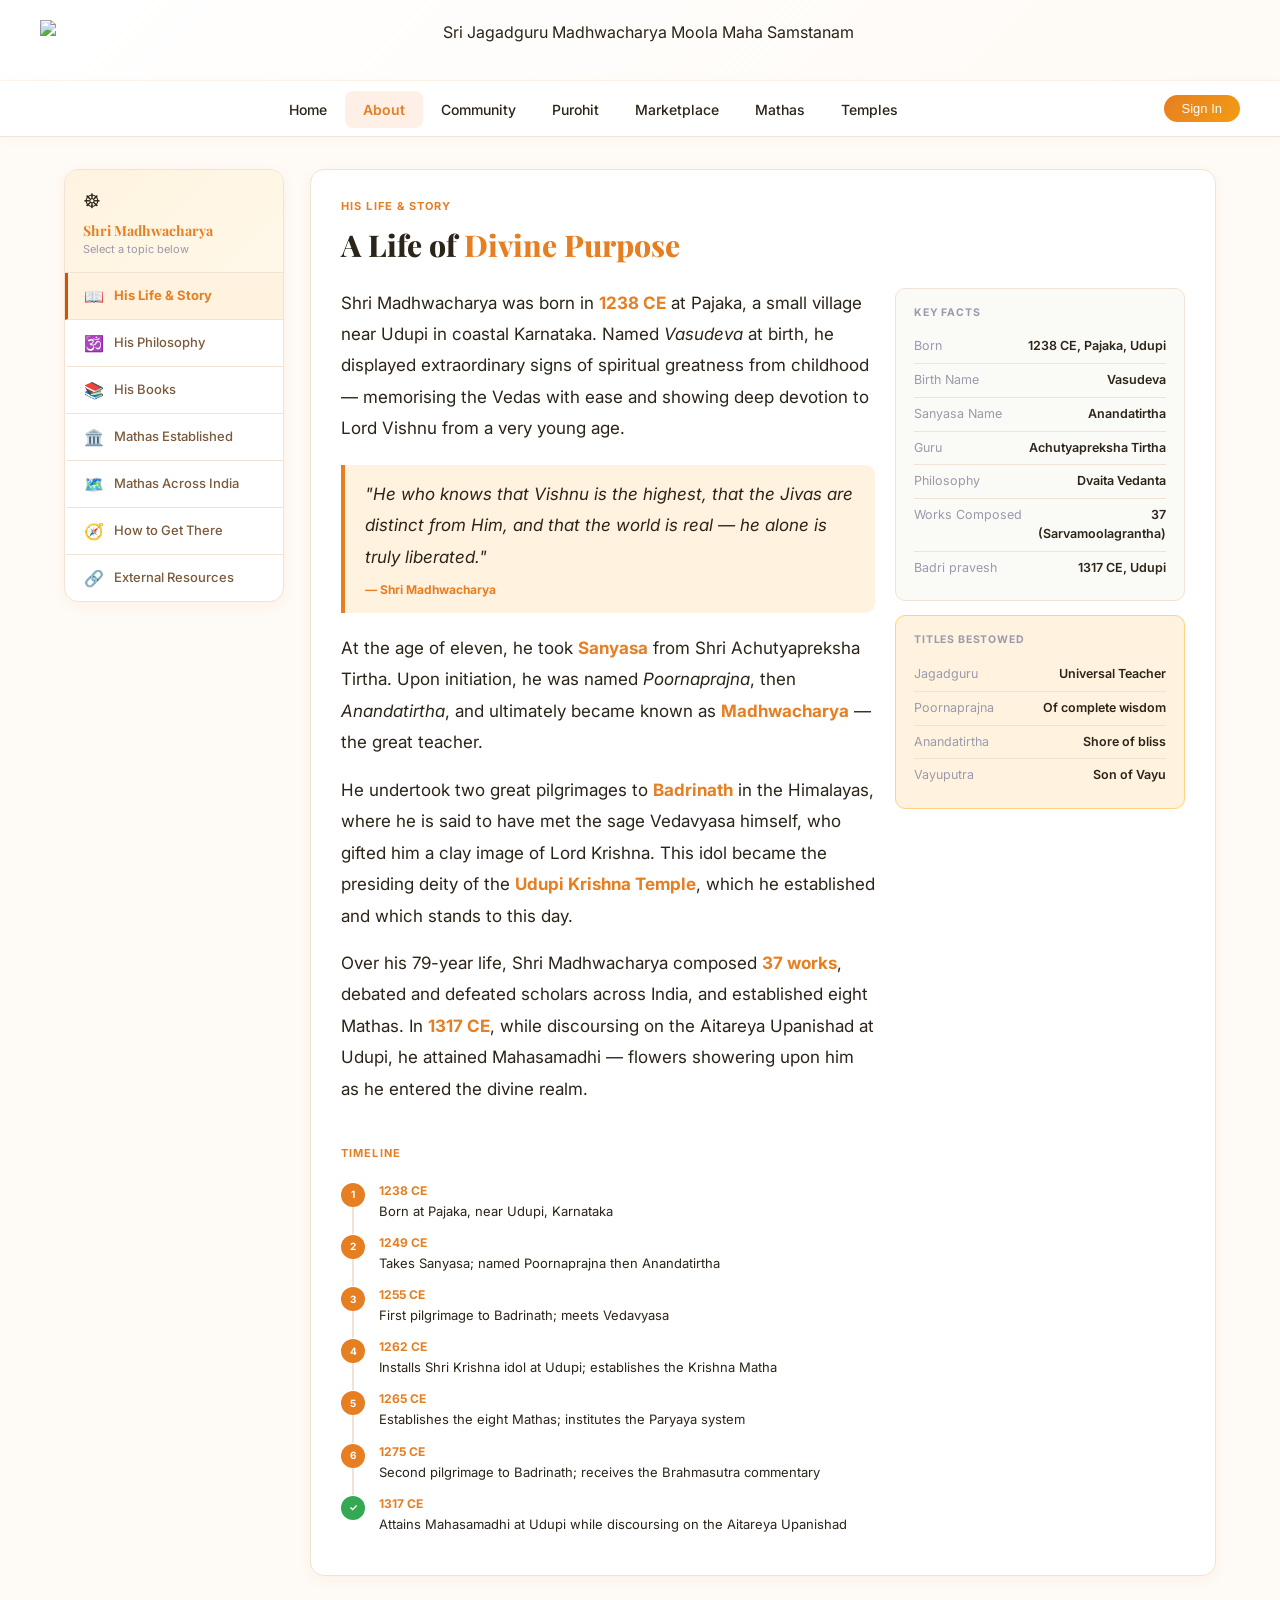
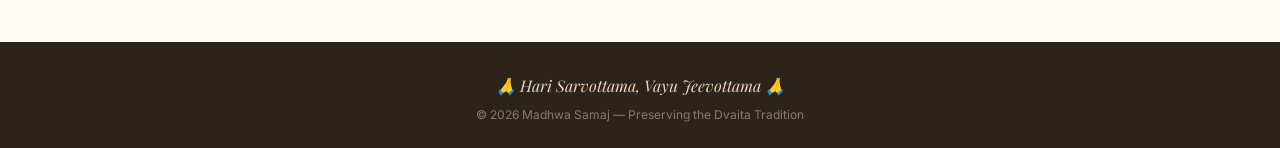
==== commit e0e9ea86: "hamburger - hopefully" ====
--- a/ms-about.html
+++ b/ms-about.html
@@ -365,6 +365,9 @@
     </footer>
     <div class="toast" id="toast"></div>
     <script>
+        // =============================================
+        // SIDEBAR NAVIGATION
+        // =============================================
         function showSec(id, el) {
             document.querySelectorAll('.sec').forEach(s => s.classList.remove('active'));
             document.querySelectorAll('.nav-item').forEach(n => n.classList.remove('active'));
@@ -374,6 +377,7 @@
                 document.querySelector('.content-area').scrollIntoView({ behavior: 'smooth', block: 'start' });
             }
         }
+
         let tt;
         function showToast(msg) {
             const t = document.getElementById('toast');
@@ -382,12 +386,63 @@
             clearTimeout(tt);
             tt = setTimeout(() => t.classList.remove('show'), 3000);
         }
+
+        // =============================================
+        // HAMBURGER — DEFINED IN PAGE
+        // =============================================
+        function initHamburger() {
+            const hamburger = document.getElementById('hamburgerBtn');
+            const navLinks = document.getElementById('navLinks');
+            if (!hamburger || !navLinks) return;
+
+            // Remove old listeners by cloning
+            const newHamburger = hamburger.cloneNode(true);
+            hamburger.parentNode.replaceChild(newHamburger, hamburger);
+            const newNavLinks = navLinks.cloneNode(true);
+            navLinks.parentNode.replaceChild(newNavLinks, navLinks);
+
+            const finalHamburger = document.getElementById('hamburgerBtn');
+            const finalNavLinks = document.getElementById('navLinks');
+
+            finalHamburger.addEventListener('click', function(e) {
+                e.stopPropagation();
+                finalNavLinks.classList.toggle('active');
+            });
+
+            finalNavLinks.querySelectorAll('a').forEach(link => {
+                link.addEventListener('click', () => {
+                    finalNavLinks.classList.remove('active');
+                });
+            });
+
+            document.addEventListener('click', function(e) {
+                if (!finalNavLinks.contains(e.target) && !finalHamburger.contains(e.target)) {
+                    finalNavLinks.classList.remove('active');
+                }
+            });
+        }
+
+        function highlightCurrentPage() {
+            const currentPage = window.location.pathname.split('/').pop() || 'ms-about.html';
+            document.querySelectorAll('.nav-links a').forEach(link => {
+                const href = link.getAttribute('href');
+                if (href === currentPage) {
+                    link.classList.add('active');
+                } else {
+                    link.classList.remove('active');
+                }
+            });
+        }
+
+        // =============================================
+        // LOAD HEADER
+        // =============================================
         fetch('components/header.html')
             .then(res => res.text())
             .then(data => {
                 document.getElementById('headerPlaceholder').innerHTML = data;
-                if (typeof window.initHamburger === 'function') window.initHamburger();
-                if (typeof window.highlightCurrentPage === 'function') window.highlightCurrentPage();
+                initHamburger();
+                highlightCurrentPage();
             })
             .catch(err => console.error('Failed to load header:', err));
     </script>
